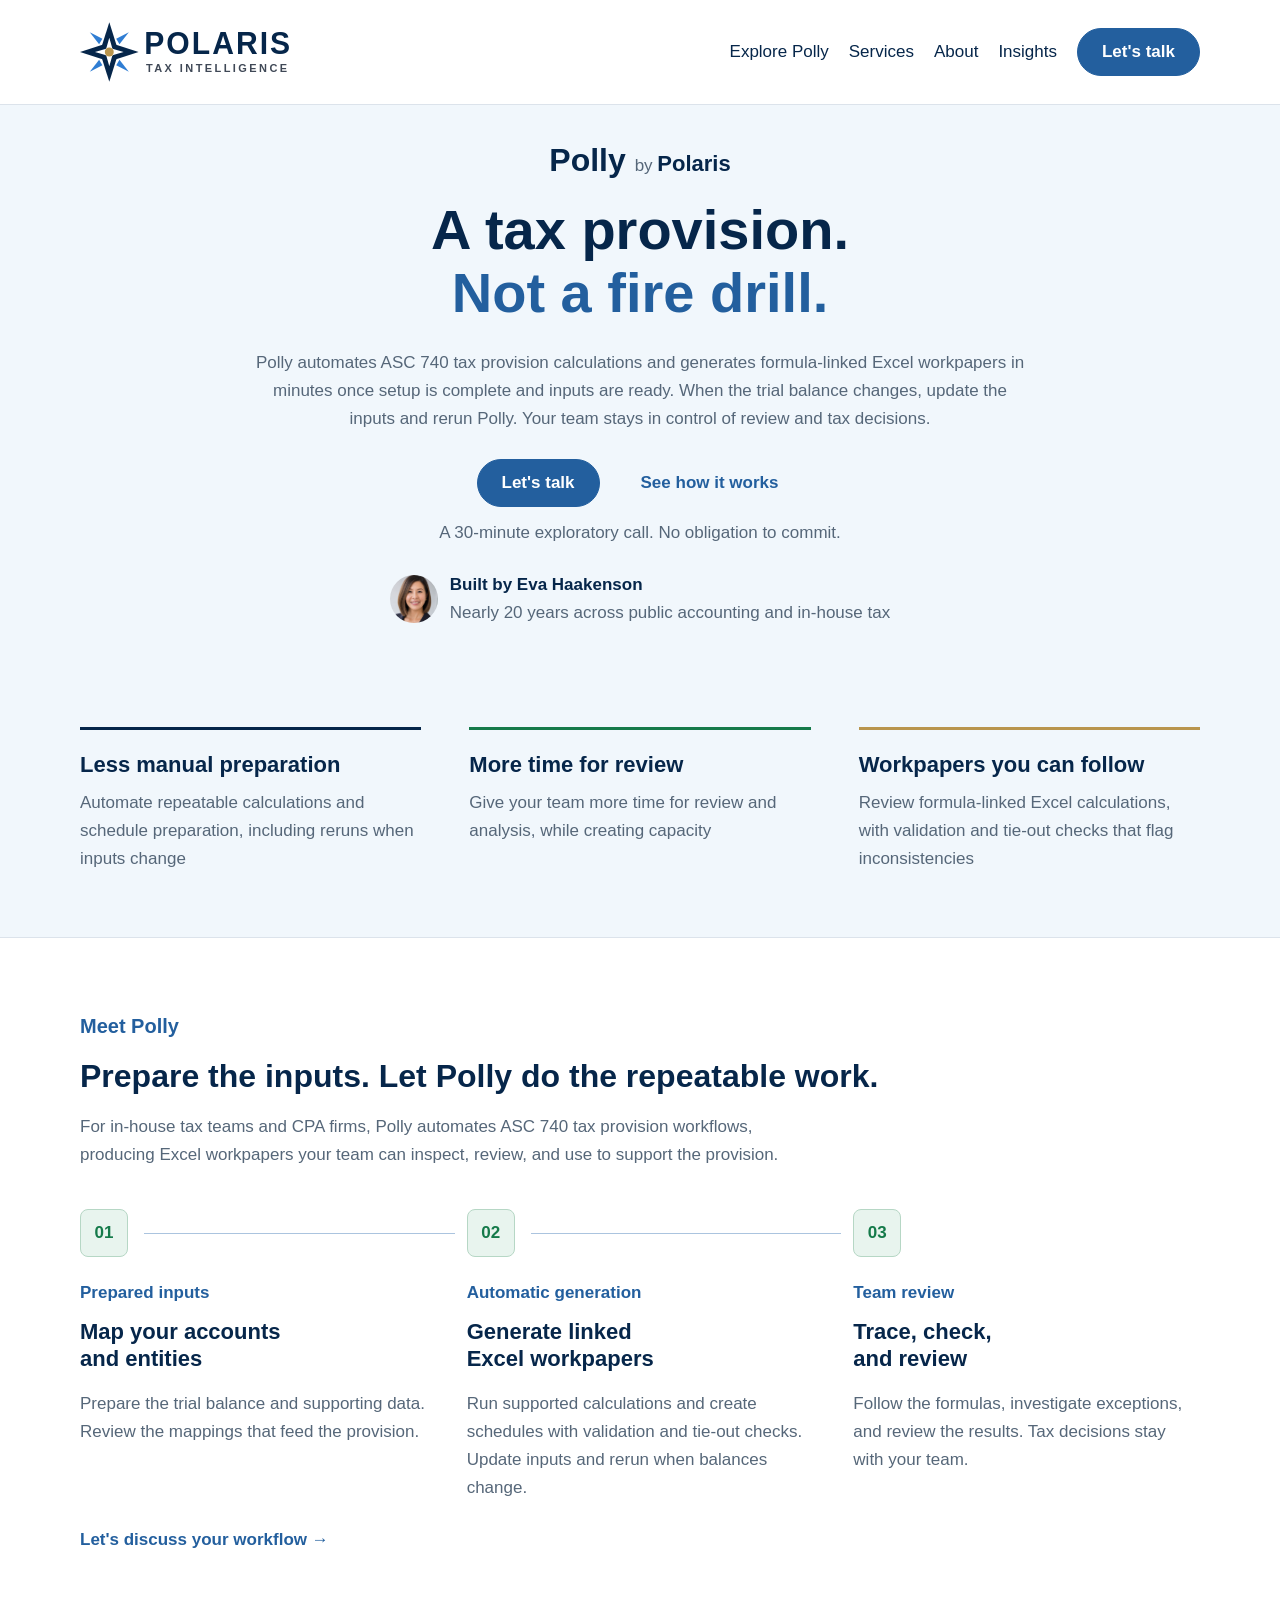
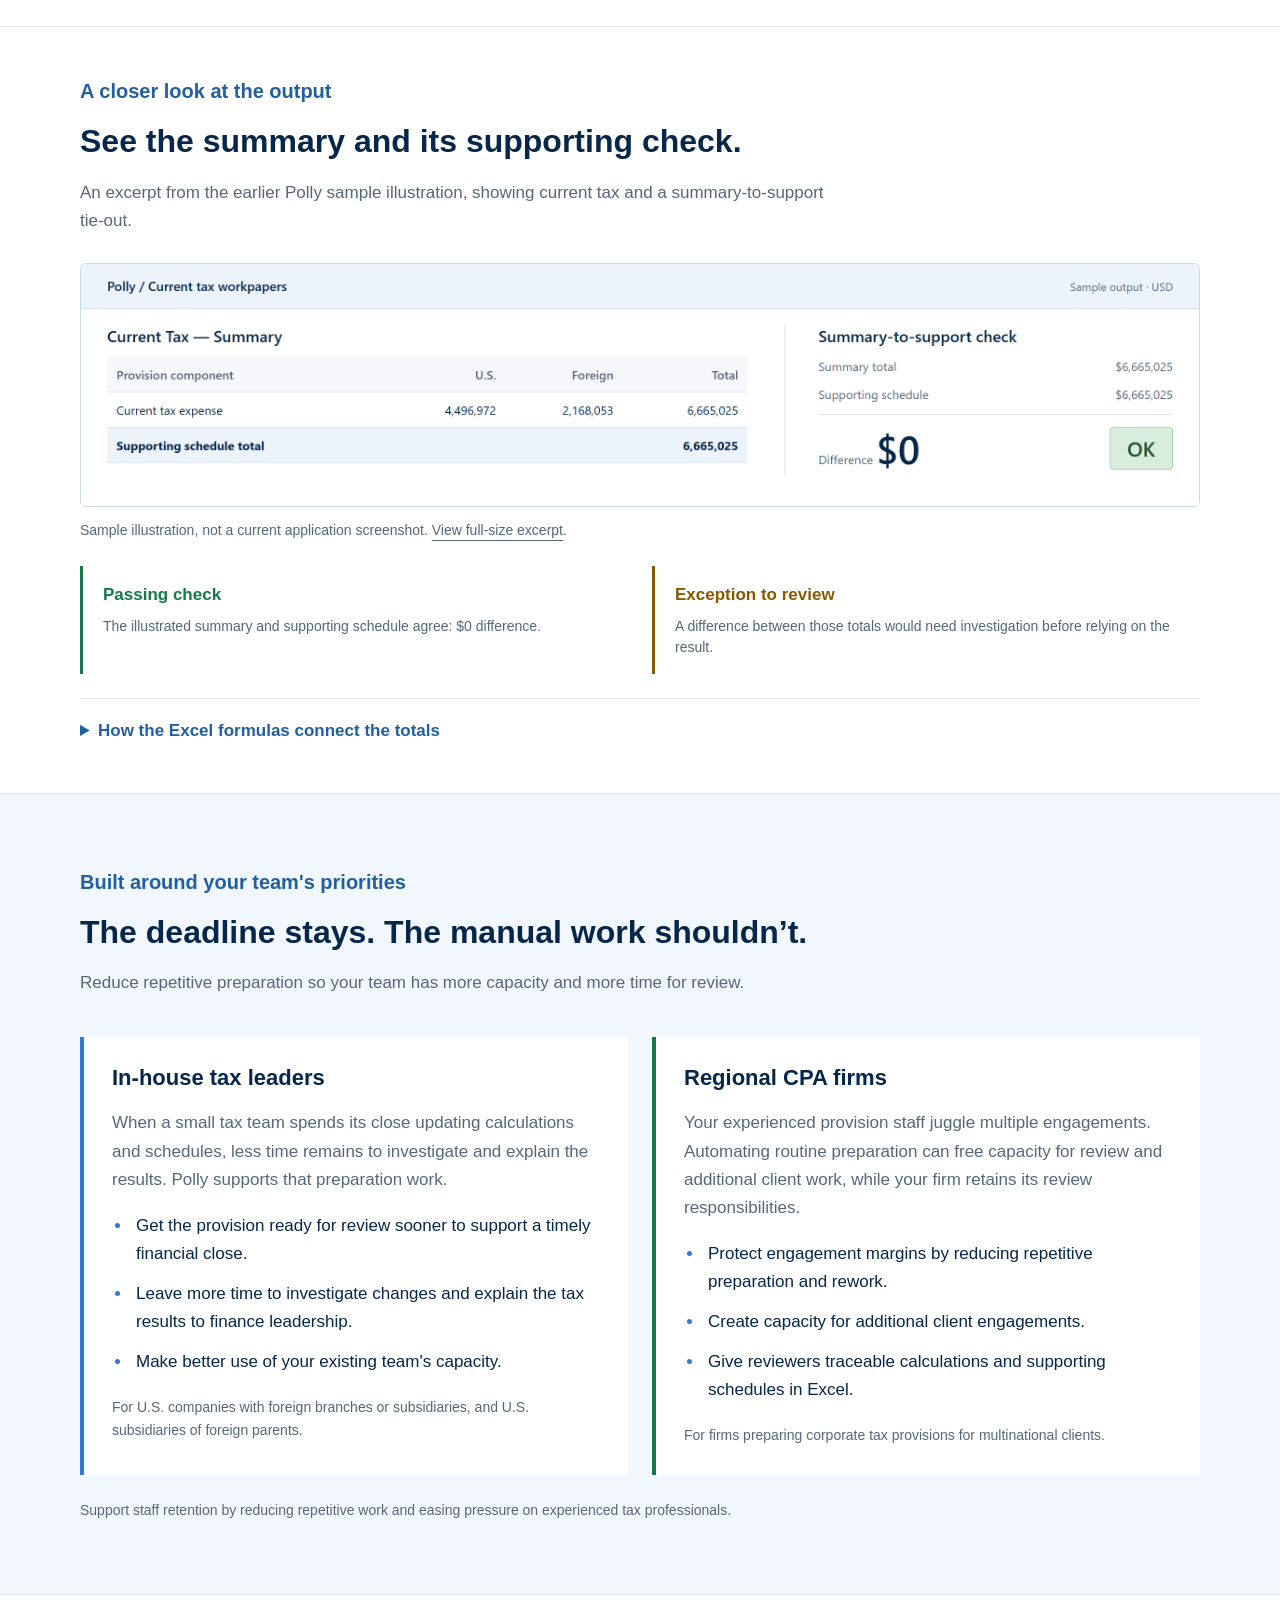
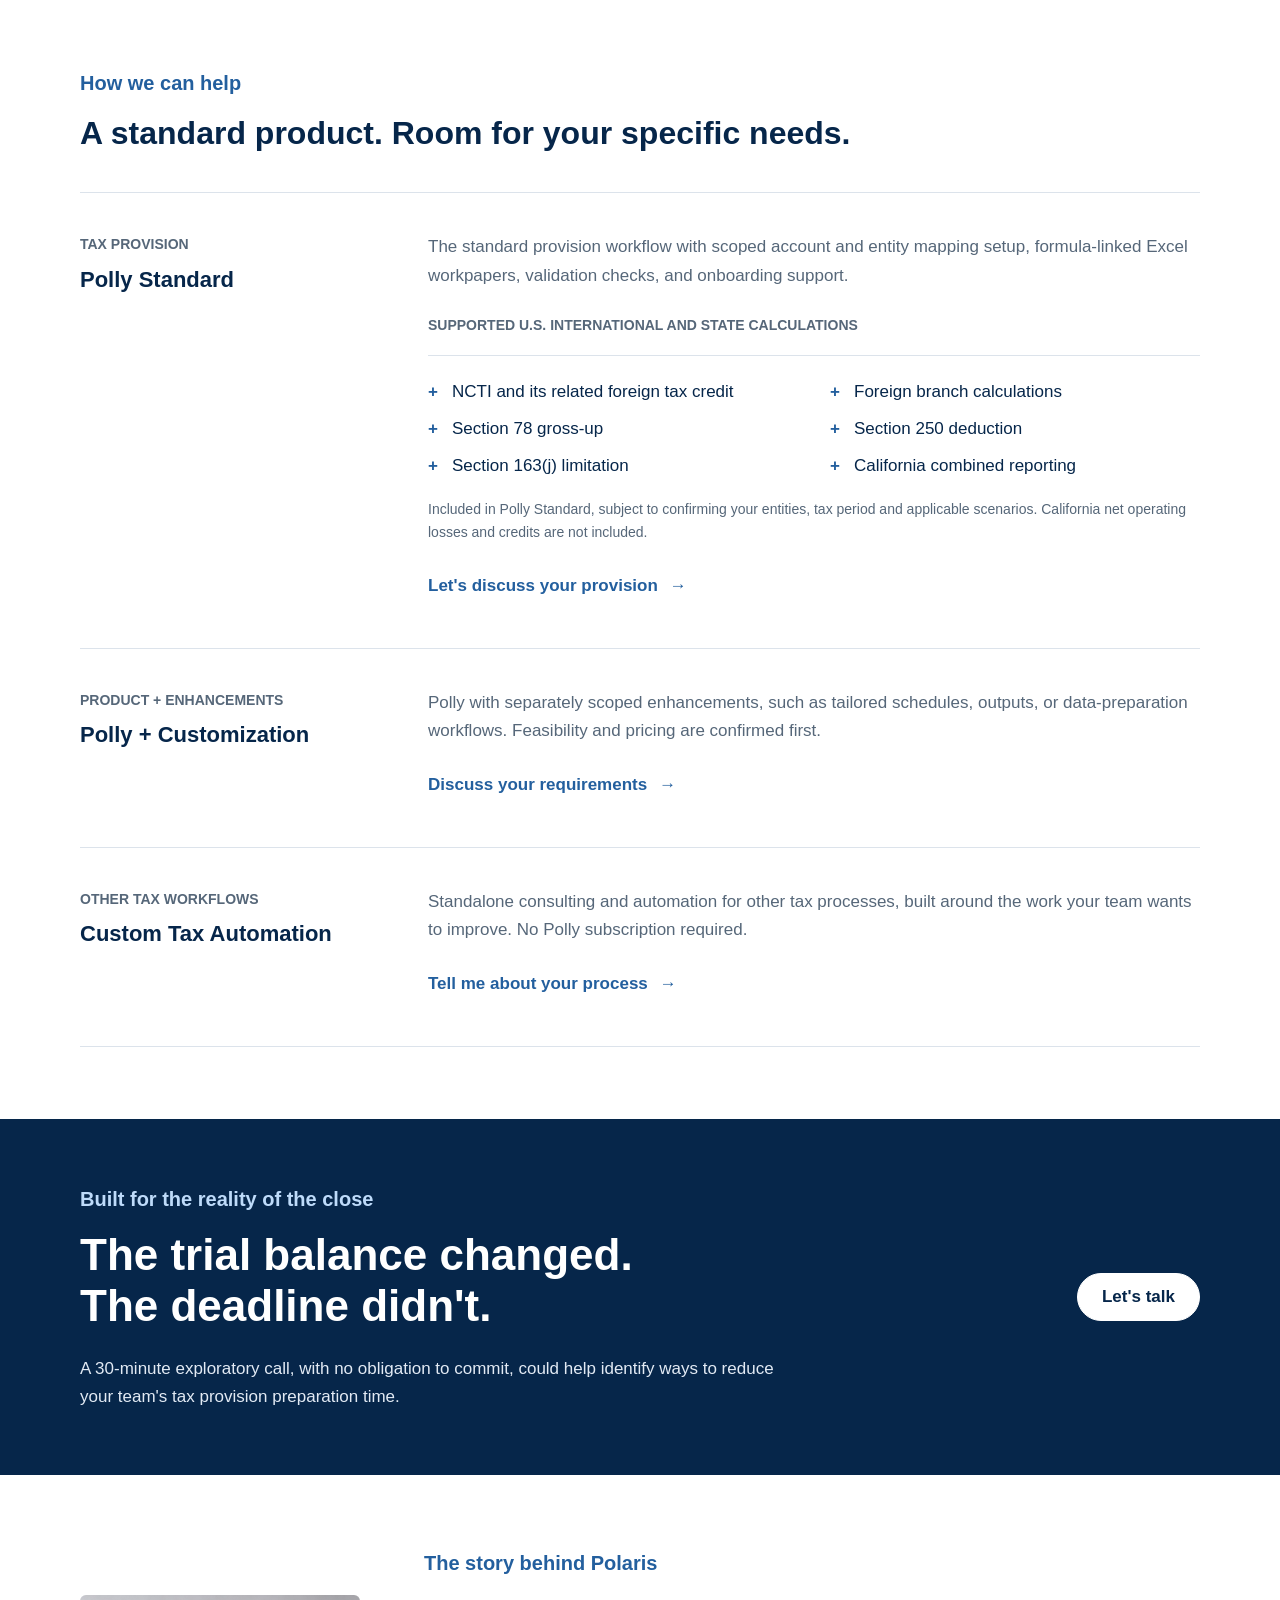
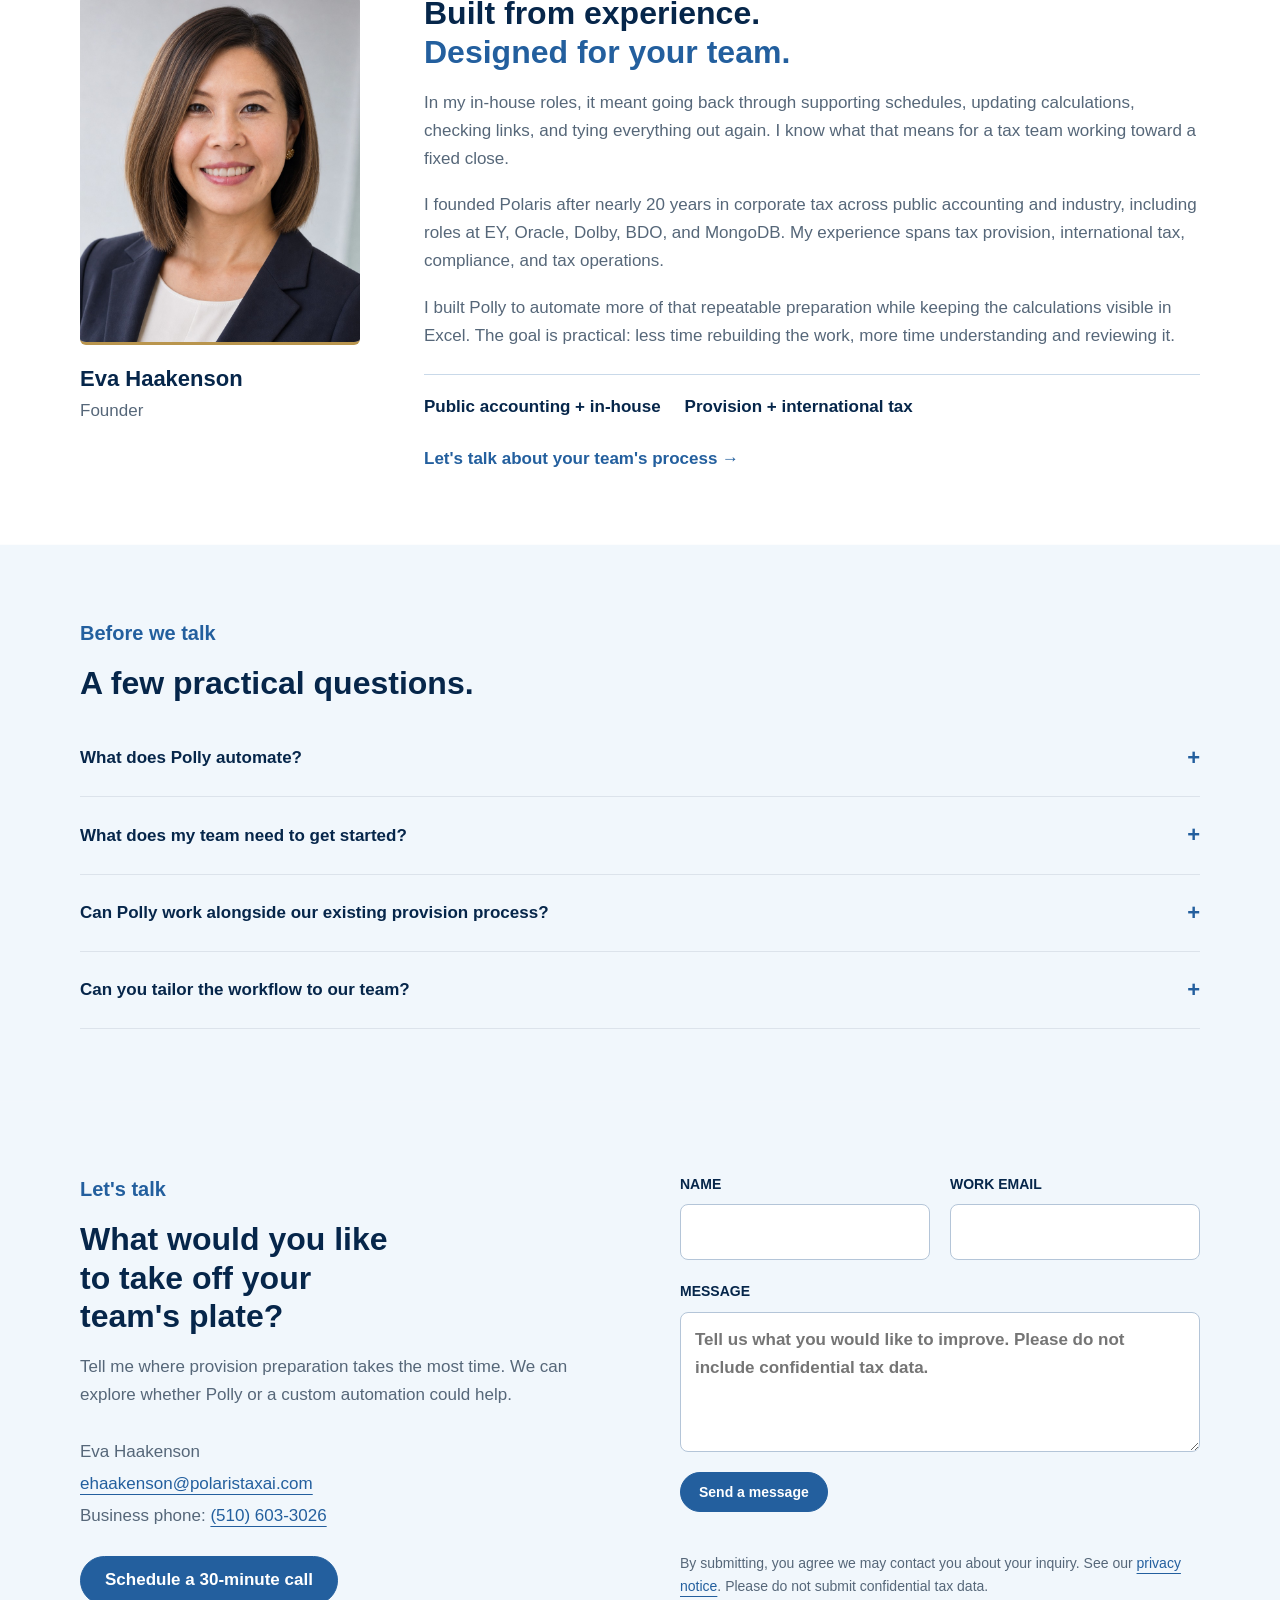
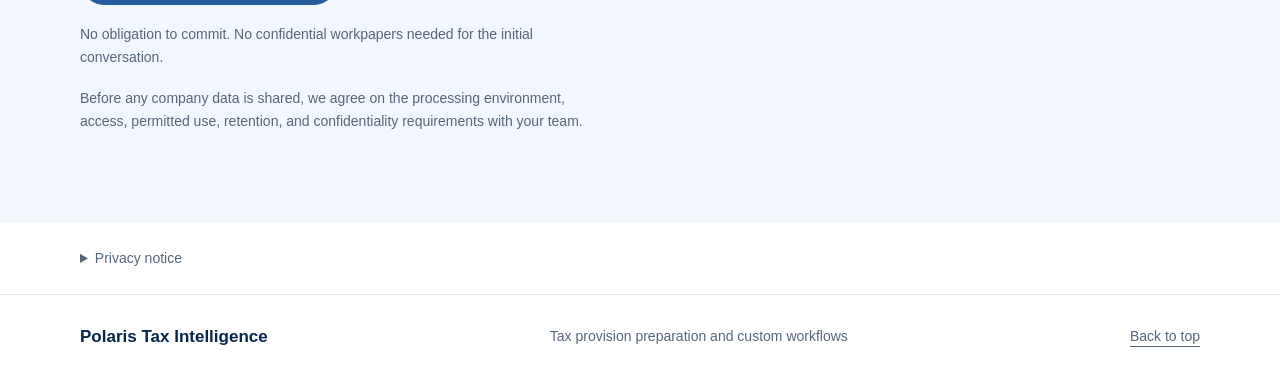
==== index.html @ 4d30d80e "Publish approved homepage refinements and simplified FAQ" ====
<!doctype html>
<html lang="en"><head>
<meta charset="utf-8">

<meta name="viewport" content="width=device-width, initial-scale=1">
<title>Polly by Polaris | Tax Provision Automation</title>
<meta name="description" content="Polly automates tax provision preparation workflows, producing formula-linked Excel workpapers for your team and advisers to review.">


<link rel="stylesheet" href="polly-home.css">

<link rel="canonical" href="https://www.polaristaxai.com/"><meta property="og:type" content="website"><meta property="og:url" content="https://www.polaristaxai.com/"><meta property="og:title" content="Polly by Polaris | Tax Provision Automation"><meta property="og:description" content="Reduce repetitive provision preparation with formula-linked Excel workpapers and validation checks. Explore Polaris or scoped help with your team's workflow."><meta property="og:image" content="https://www.polaristaxai.com/assets/og-cover-v2.png"><meta property="og:image:width" content="1200"><meta property="og:image:height" content="630"><meta property="og:image:alt" content="Polaris Tax Intelligence — Tax Provision Automation for Review-Ready Workpapers"><meta property="og:site_name" content="Polaris Tax Intelligence"><meta property="og:locale" content="en_US"><meta name="twitter:card" content="summary_large_image"><meta name="twitter:title" content="Polly by Polaris | Tax Provision Automation"><meta name="twitter:description" content="ASC 740 provision automation and scoped workflow consulting for in-house tax teams and CPA firms."><meta name="twitter:image" content="https://www.polaristaxai.com/assets/og-cover-v2.png"><meta name="twitter:image:alt" content="Polaris Tax Intelligence — Tax Provision Automation for Review-Ready Workpapers"><script defer="" src="https://static.cloudflareinsights.com/beacon.min.js" data-cf-beacon="{&quot;token&quot;: &quot;3e464f15ede34bcd8b127b769230fc96&quot;}"></script><script type="application/ld+json">
      {
        "@context": "https://schema.org",
        "@type": "ProfessionalService",
        "name": "Polaris Tax Intelligence",
        "url": "https://www.polaristaxai.com/",
        "image": "https://www.polaristaxai.com/assets/polaris-logo-modern-white-bg.png",
        "description": "ASC 740 tax provision automation and scoped workflow consulting for in-house tax teams and regional CPA firms.",
        "areaServed": "US",
        "founder": {
          "@type": "Person",
          "name": "Eva Haakenson",
          "sameAs": "https://www.linkedin.com/in/eva-haakenson-28576710/"
        },
        "sameAs": [
          "https://www.linkedin.com/company/polaris-tax-intelligence/"
        ],
        "knowsAbout": ["ASC 740", "Tax provision", "Income tax automation", "Workpaper workflows", "Account mapping", "International tax"]
      }
    </script><script type="application/ld+json">{"@context":"https://schema.org","@type":"FAQPage","mainEntity":[{"@type":"Question","name":"What does Polly automate?","acceptedAnswer":{"@type":"Answer","text":"Once setup is complete and the required inputs are ready, Polly runs supported ASC 740 calculations and generates formula-linked Excel workpapers with validation and tie-out checks. Your team retains responsibility for the inputs, mappings, tax decisions, review, and sign-off."}},{"@type":"Question","name":"What does my team need to get started?","acceptedAnswer":{"@type":"Answer","text":"We first confirm your entities, tax period, and scope. Setup includes account and entity mappings, a trial balance, and supporting tax data. We work through the specific requirements with your team before beginning. As your data changes, new accounts or changes in classification or tax treatment need review and any necessary mapping updates."}},{"@type":"Question","name":"Can Polly work alongside our existing provision process?","acceptedAnswer":{"@type":"Answer","text":"We start with what your current tools handle well and where manual preparation remains. Polly can be evaluated for an agreed part of the workflow without committing to replace your existing system. We confirm how its inputs and outputs would fit your process."}},{"@type":"Question","name":"Can you tailor the workflow to our team?","acceptedAnswer":{"@type":"Answer","text":"We can discuss tailored schedules, outputs, or data-preparation workflows. Enhancements are separately scoped, with feasibility and pricing agreed before work begins. Standalone tax automation consulting is also available without a Polly subscription."}}]}</script></head>
<body>


<a class="skip" href="#main">Skip to content</a>
<header class="wrap header"><a href="#main" aria-label="Polaris home"><img class="logo" src="assets/polly-home-logo.svg" alt="Polaris Tax Intelligence"></a><button class="menu-toggle" type="button" aria-label="Open navigation" aria-expanded="false" aria-controls="mobile-nav"><span></span><span></span><span></span></button><nav class="nav" aria-label="Main navigation"><a href="#polly">Explore Polly</a><a href="#offerings">Services</a><a href="#about">About</a><a href="https://www.polaristaxai.com/insights/">Insights</a><a class="button" href="https://calendly.com/ehaakenson-polaristaxai/30min" target="_blank" rel="noopener noreferrer">Let's talk</a></nav></header><nav id="mobile-nav" class="mobile-nav" aria-label="Mobile navigation" hidden=""><a href="#polly">Explore Polly</a><a href="#offerings">Services</a><a href="#teams">For your team</a><a href="#about">About</a><a href="#faq">Questions</a><a href="https://www.polaristaxai.com/insights/">Insights</a><a href="#contact">Contact</a></nav>
<main id="main">
<section class="wrap hero">
<h1>Polly <span>by <strong class="hero-brand">Polaris</strong></span></h1>
<p class="tagline">A tax provision. <br><em>Not a fire drill.</em></p>
<div class="hero-copy"><p class="intro">Polly automates ASC 740 tax provision calculations and generates formula-linked Excel workpapers in minutes once setup is complete and inputs are ready. When the trial balance changes, update the inputs and rerun Polly. Your team stays in control of review and tax decisions.</p></div>
<div class="actions"><a class="button" href="https://calendly.com/ehaakenson-polaristaxai/30min" target="_blank" rel="noopener noreferrer">Let's talk</a><a class="button secondary" href="#polly">See how it works</a></div>
<p class="sub">A 30-minute exploratory call. No obligation to commit.</p><a class="founder-intro" href="#about"><img src="assets/eva-about.jpg" alt="" width="48" height="48"><span><strong>Built by Eva Haakenson</strong><span>Nearly 20 years across public accounting and in-house tax</span></span></a>
</section>
<section class="benefits" aria-label="Benefits"><div class="wrap benefit-grid">
<div><h2>Less manual preparation</h2><p>Automate repeatable calculations and schedule preparation, including reruns when inputs change</p></div>
<div><h2>More time for review</h2><p>Give your team more time for review and analysis, while creating capacity</p></div>
<div><h2>Workpapers you can follow</h2><p>Review formula-linked Excel calculations, with validation and tie-out checks that flag inconsistencies</p></div>
</div></section>

<section class="band" id="polly"><div class="wrap section"><div class="section-head"><p class="eyebrow">Meet Polly</p><h2>Prepare the inputs. Let Polly do the repeatable work.</h2><p>For in-house tax teams and CPA firms, Polly automates ASC 740 tax provision workflows, producing Excel workpapers your team can inspect, review, and use to support the provision.</p></div>
<div class="steps connected-workflow" aria-label="Provision workflow">
<div><div class="step-marker" aria-hidden="true">01</div><p class="step-label">Prepared inputs</p><h3>Map your accounts <br>and entities</h3><p>Prepare the trial balance and supporting data. Review the mappings that feed the provision.</p></div>
<div><div class="step-marker" aria-hidden="true">02</div><p class="step-label">Automatic generation</p><h3>Generate linked <br>Excel workpapers</h3><p>Run supported calculations and create schedules with validation and tie-out checks. Update inputs and rerun when balances change.</p></div>
<div><div class="step-marker" aria-hidden="true">03</div><p class="step-label">Team review</p><h3>Trace, check, <br>and review</h3><p>Follow the formulas, investigate exceptions, and review the results. Tax decisions stay with your team.</p></div>
</div>
<a class="section-cta" href="https://calendly.com/ehaakenson-polaristaxai/30min" target="_blank" rel="noopener noreferrer">Let's discuss your workflow →</a>
</div></section>

<section class="sample-section" id="sample-output"><div class="wrap sample-inner"><div class="sample-heading"><p class="eyebrow">A closer look at the output</p><h2>See the summary and its supporting check.</h2><p>An excerpt from the earlier Polly sample illustration, showing current tax and a summary-to-support tie-out.</p></div><figure class="sample-figure"><a href="assets/workpaper-preview.png" target="_blank" rel="noopener" aria-label="Open sample illustration at full size"><img src="assets/workpaper-preview.png" width="2400" height="520" alt="Sample illustration: current tax totals 6,665,025 dollars, matching the supporting schedule with a zero difference and OK status."></a><figcaption>Sample illustration, not a current application screenshot. <a href="assets/workpaper-preview.png" target="_blank" rel="noopener">View full-size excerpt</a>.</figcaption></figure><div class="check-context" aria-label="Understanding check results"><p class="check-pass"><strong>Passing check</strong><span>The illustrated summary and supporting schedule agree: $0 difference.</span></p><p class="check-review"><strong>Exception to review</strong><span>A difference between those totals would need investigation before relying on the result.</span></p></div><details class="sample-formula"><summary>How the Excel formulas connect the totals</summary><p>In this sample, the summary adds U.S. current tax of <strong>$4,496,972</strong> in cell C10 to foreign current tax of <strong>$2,168,053</strong> in cell D10. Cell E10 calculates the total of <strong>$6,665,025</strong>:</p><code>=C10+D10</code><p>The supporting schedule totals the entity-level calculations separately. The tie-out check compares that amount with the summary total and shows a <strong>$0 difference</strong>.</p><p class="fine">Your reviewer can follow these formulas in Excel and check that the schedules agree. Reviewing the inputs and tax treatment remains your team's responsibility.</p></details></div></section>
<section class="wrap section" id="teams"><div class="section-head"><p class="eyebrow">Built around your team's priorities</p><h2>The deadline stays. The manual work shouldn’t.</h2><p>Reduce repetitive preparation so your team has more capacity and more time for review.</p></div>
<div class="columns"><article class="audience"><h3>In-house tax leaders</h3><p>When a small tax team spends its close updating calculations and schedules, less time remains to investigate and explain the results. Polly supports that preparation work.</p><ul><li>Get the provision ready for review sooner to support a timely financial close.</li><li>Leave more time to investigate changes and explain the tax results to finance leadership.</li><li>Make better use of your existing team's capacity.</li></ul><p class="fine">For U.S. companies with foreign branches or subsidiaries, and U.S. subsidiaries of foreign parents.</p></article>
<article class="audience"><h3>Regional CPA firms</h3><p>Your experienced provision staff juggle multiple engagements. Automating routine preparation can free capacity for review and additional client work, while your firm retains its review responsibilities.</p><ul><li>Protect engagement margins by reducing repetitive preparation and rework.</li><li>Create capacity for additional client engagements.</li><li>Give reviewers traceable calculations and supporting schedules in Excel.</li></ul><p class="fine">For firms preparing corporate tax provisions for multinational clients.</p></article></div><p class="retention-note">Support staff retention by reducing repetitive work and easing pressure on experienced tax professionals.</p></section>
<section class="band" id="offerings"><div class="wrap section"><div class="section-head"><p class="eyebrow">How we can help</p><h2>A standard product. Room for your specific needs.</h2></div><div class="offerings">
<article class="offering"><div class="offer-title"><p class="eyebrow">Tax provision</p><h3>Polly Standard</h3></div><div class="offer-body"><p>The standard provision workflow with scoped account and entity mapping setup, formula-linked Excel workpapers, validation checks, and onboarding support.</p><div class="coverage"><p class="included-head">Supported U.S. international and state calculations</p><ul class="included-list"><li>NCTI and its related foreign tax credit</li><li>Foreign branch calculations</li><li>Section 78 gross-up</li><li>Section 250 deduction</li><li>Section 163(j) limitation</li><li>California combined reporting</li></ul><p class="fine">Included in Polly Standard, subject to confirming your entities, tax period and applicable scenarios. California net operating losses and credits are not included.</p></div><a class="service-link" href="#contact">Let's discuss your provision <span aria-hidden="true">→</span></a></div></article>
<article class="offering"><div class="offer-title"><p class="eyebrow">Product + enhancements</p><h3>Polly + Customization</h3></div><div class="offer-body"><p>Polly with separately scoped enhancements, such as tailored schedules, outputs, or data-preparation workflows. Feasibility and pricing are confirmed first.</p><a class="service-link" href="#contact">Discuss your requirements <span aria-hidden="true">→</span></a></div></article>
<article class="offering"><div class="offer-title"><p class="eyebrow">Other tax workflows</p><h3>Custom Tax Automation</h3></div><div class="offer-body"><p>Standalone consulting and automation for other tax processes, built around the work your team wants to improve. No Polly subscription required.</p><a class="service-link" href="#contact">Tell me about your process <span aria-hidden="true">→</span></a></div></article>
</div></div></section>
<div class="pilot-band"><section class="wrap pilot" id="pilot"><div><p class="eyebrow">Built for the reality of the close</p><h2 class="editorial-line">The trial balance changed.<br><span>The deadline didn't.</span></h2><p>A 30-minute exploratory call, with no obligation to commit, could help identify ways to reduce your team's tax provision preparation time.</p></div><a class="button" href="https://calendly.com/ehaakenson-polaristaxai/30min" target="_blank" rel="noopener noreferrer">Let's talk</a></section></div>
<section class="band" id="about"><div class="wrap section founder"><div class="portrait"><img src="assets/eva-about.jpg" alt="Eva Haakenson, founder of Polaris Tax Intelligence" loading="lazy"><p class="founder-caption"><strong>Eva Haakenson</strong><br>Founder</p></div><div class="story"><p class="eyebrow">The story behind Polaris</p><h2>Built from experience.<br><span class="story-emphasis">Designed for your team.</span></h2><p>In my in-house roles, it meant going back through supporting schedules, updating calculations, checking links, and tying everything out again. I know what that means for a tax team working toward a fixed close.</p><p>I founded Polaris after nearly 20 years in corporate tax across public accounting and industry, including roles at EY, Oracle, Dolby, BDO, and MongoDB. My experience spans tax provision, international tax, compliance, and tax operations.</p><p>I built Polly to automate more of that repeatable preparation while keeping the calculations visible in Excel. The goal is practical: less time rebuilding the work, more time understanding and reviewing it.</p><div class="experience"><span>Public accounting + in-house</span><span>Provision + international tax</span></div><a class="section-link" href="https://calendly.com/ehaakenson-polaristaxai/30min" target="_blank" rel="noopener noreferrer">Let's talk about your team's process →</a></div></div></section>
<section class="wrap section faq" id="faq"><p class="eyebrow">Before we talk</p><h2>A few practical questions.</h2>
<details><summary>What does Polly automate?</summary><p>Once setup is complete and the required inputs are ready, Polly runs supported ASC 740 calculations and generates formula-linked Excel workpapers with validation and tie-out checks. Your team retains responsibility for the inputs, mappings, tax decisions, review, and sign-off.</p></details>
<details><summary>What does my team need to get started?</summary><p>We first confirm your entities, tax period, and scope. Setup includes account and entity mappings, a trial balance, and supporting tax data. We work through the specific requirements with your team before beginning. As your data changes, new accounts or changes in classification or tax treatment need review and any necessary mapping updates.</p></details>
<details><summary>Can Polly work alongside our existing provision process?</summary><p>We start with what your current tools handle well and where manual preparation remains. Polly can be evaluated for an agreed part of the workflow without committing to replace your existing system. We confirm how its inputs and outputs would fit your process.</p></details>
<details><summary>Can you tailor the workflow to our team?</summary><p>We can discuss tailored schedules, outputs, or data-preparation workflows. Enhancements are separately scoped, with feasibility and pricing agreed before work begins. Standalone tax automation consulting is also available without a Polly subscription.</p></details>
</section>
<section class="band" id="contact"><div class="wrap section contact"><div><p class="eyebrow">Let's talk</p><h2>What would you like to take off your team's plate?</h2><p>Tell me where provision preparation takes the most time. We can explore whether Polly or a custom automation could help.</p><p class="contact-meta">Eva Haakenson<br><a href="mailto:ehaakenson@polaristaxai.com">ehaakenson@polaristaxai.com</a><br>Business phone: <a href="tel:+15106033026">(510) 603-3026</a></p><p><a class="button" href="https://calendly.com/ehaakenson-polaristaxai/30min" target="_blank" rel="noopener noreferrer">Schedule a 30-minute call</a></p><p class="fine">No obligation to commit. No confidential workpapers needed for the initial conversation.</p><p class="fine">Before any company data is shared, we agree on the processing environment, access, permitted use, retention, and confidentiality requirements with your team.</p></div><form id="contact-form" action="https://api.web3forms.com/submit" method="POST" aria-label="Contact Polaris"><input type="hidden" name="access_key" value="cba1fe1a-8251-4f22-8269-0f38f1c2bf09"><input type="hidden" name="subject" value="New Polaris website inquiry"><input type="checkbox" name="botcheck" tabindex="-1" autocomplete="off" hidden=""><label>Name<input name="name" autocomplete="name" required=""></label><label>Work email<input name="email" type="email" autocomplete="email" required=""></label><label>Message<textarea name="message" rows="4" placeholder="Tell us what you would like to improve. Please do not include confidential tax data."></textarea></label><button class="button" type="submit">Send a message</button><p class="status" role="status" aria-live="polite"></p><p class="fine">By submitting, you agree we may contact you about your inquiry. See our <a href="#privacy">privacy notice</a>. Please do not submit confidential tax data.</p></form></div></section>
<div class="wrap privacy-wrap"><details id="privacy"><summary>Privacy notice</summary><h2>How we handle your information</h2>
          <p>Polaris Tax Intelligence collects the details you choose to share through the contact form on this site: your name, email address, and message. We use that information solely to respond to your inquiry and to follow up about a potential engagement.</p>
          <p>We do not sell, rent, or share your information with third parties for their own marketing, and your inquiry is treated confidentially. Contact form submissions are delivered to us through a third-party form provider that passes your message along and does not use it for advertising.</p>
          <p>To understand how people find and use this site, we use privacy-friendly analytics that provide aggregate information about page visits, referring sources, and site performance. These analytics do not use cookies or track visitors across other websites, and we do not use them to identify individual visitors.</p>
          <p>If you would like us to update or delete the details you have shared, let us know through the contact form above and we will take care of it.</p></details></div>
</main>
<footer><div class="wrap footer"><strong>Polaris Tax Intelligence</strong><span>Tax provision preparation and custom workflows</span><a href="#main">Back to top</a></div></footer>
<script>
document.querySelector('a[href="#privacy"]').addEventListener('click',()=>document.getElementById('privacy').open=true);
const menuButton=document.querySelector('.menu-toggle'),mobileNav=document.getElementById('mobile-nav');
function closeMenu(){mobileNav.hidden=true;menuButton.setAttribute('aria-expanded','false');menuButton.setAttribute('aria-label','Open navigation');}
menuButton.addEventListener('click',()=>{const open=menuButton.getAttribute('aria-expanded')!=='true';menuButton.setAttribute('aria-expanded',String(open));menuButton.setAttribute('aria-label',open?'Close navigation':'Open navigation');mobileNav.hidden=!open;});
mobileNav.addEventListener('click',e=>{if(e.target.closest('a'))closeMenu();});
document.addEventListener('keydown',e=>{if(e.key==='Escape'&&!mobileNav.hidden){closeMenu();menuButton.focus();}});
matchMedia('(min-width:801px)').addEventListener('change',e=>{if(e.matches)closeMenu();});

document.getElementById('contact-form').addEventListener('submit',async e=>{
e.preventDefault();const form=e.currentTarget,button=form.querySelector('button'),status=form.querySelector('.status');button.disabled=true;status.textContent='Sending...';
try{const response=await fetch(form.action,{method:'POST',body:new FormData(form),headers:{Accept:'application/json'}});const result=await response.json();if(!response.ok||result.success!==true)throw new Error('Submission failed');form.reset();status.textContent='Thank you. Your message has been sent.';}
catch{status.textContent='Unable to send. Please try again or email ehaakenson@polaristaxai.com.';}finally{button.disabled=false;}
});</script>


</body></html>
---- polly-home.css ----
:root{--ink:#06264a;--muted:#566779;--blue:#235f9e;--accent:#2f7dd3;--emerald:#157a4a;--emerald-pale:#e8f4ee;--gold:#b9954d;--line:#dce3eb;--pale:#edf5ff;--small:14px;--body:17px;--subhead:22px;--heading:32px;--display:44px;--hero:56px;--gutter:32px}
*{box-sizing:border-box;letter-spacing:0}html{scroll-behavior:smooth;scroll-padding-top:24px}body{margin:0;background:white;color:var(--ink);font:var(--body)/1.65 -apple-system,BlinkMacSystemFont,"Segoe UI",Arial,sans-serif}h1,h2,h3,p{margin:0 0 18px;overflow-wrap:break-word}h1,h2,h3{line-height:1.2;font-weight:600}h2{font-size:var(--heading)}h3{font-size:var(--subhead)}a{color:inherit;text-underline-offset:5px}button,input,textarea{font:inherit}a,button{touch-action:manipulation}a:focus-visible,button:focus-visible,summary:focus-visible{outline:3px solid var(--accent);outline-offset:5px}[hidden]{display:none}button{cursor:pointer}.wrap{width:100%;max-width:1184px;margin:auto;padding-left:var(--gutter);padding-right:var(--gutter)}.section{padding-top:72px;padding-bottom:72px}.section-head{margin-bottom:40px}.section-head>p:not(.eyebrow){max-width:720px;color:var(--muted)}.eyebrow{color:var(--blue);font-size:var(--body);font-weight:600;margin-bottom:14px}.fine,.sub,.status{font-size:var(--small);color:var(--muted)}.preview-strip{background:#f2f5f8;border-bottom:1px solid var(--line);font-size:var(--small);color:var(--muted);padding:7px 0}.preview-strip .wrap{display:flex;justify-content:space-between;gap:16px}.skip{position:absolute;top:-100px}.skip:focus{top:0;background:white;padding:15px;z-index:10}
.header{min-height:104px;display:flex;align-items:center;justify-content:space-between;gap:24px}.logo{display:block;width:240px;max-width:100%;height:auto}.nav{display:flex;align-items:center;gap:20px}.nav a{text-decoration:none;white-space:nowrap}.nav a:not(.button),.mobile-nav a{font-weight:500}.nav a:hover{color:var(--blue)}.button{display:inline-flex;align-items:center;justify-content:center;min-height:48px;padding:12px 24px;border:1px solid var(--blue);border-radius:999px;background:var(--blue);color:white;font-size:var(--body);line-height:1.3;font-weight:600;text-decoration:none;transition:background .18s}.button:hover{background:#174f83;color:white}.button.secondary{background:transparent;border-color:transparent;color:var(--blue)}.button.secondary:hover{background:var(--pale)}.actions{display:flex;align-items:center;justify-content:center;gap:16px;flex-wrap:wrap}.menu-toggle{display:none}.mobile-nav{padding:12px var(--gutter) 24px;border-bottom:1px solid var(--line)}.mobile-nav a{display:block;padding:10px 0;text-decoration:none}
.hero{text-align:center;padding-top:36px;padding-bottom:36px;border-top:1px solid var(--line);max-width:none}.hero h1{font-size:var(--heading);font-weight:700;margin-bottom:20px}.hero h1 span{font-size:var(--body);color:var(--muted);font-weight:400}.hero-brand{font-weight:600;font-size:var(--subhead);color:var(--ink)}.tagline{font-size:var(--hero);font-weight:600;line-height:1.12;max-width:1040px;margin:0 auto 24px;text-wrap:balance}.tagline em{color:var(--blue);font-style:normal}.hero-copy{max-width:770px;margin:auto}.intro{color:var(--muted);margin-bottom:26px}.hero .sub{margin:12px auto 0;font-size:var(--body)}.founder-intro{display:flex;justify-content:center;align-items:center;text-align:left;gap:12px;width:fit-content;max-width:100%;margin:24px auto 0;text-decoration:none;font-size:var(--body);color:var(--muted)}.founder-intro img{width:48px;height:48px;object-fit:cover;object-position:50% 25%;border-radius:50%;flex-shrink:0}.founder-intro span span,.founder-intro strong{display:block}.founder-intro strong{color:var(--ink);font-size:var(--body)}
.benefits{background:white}.benefit-grid{display:grid;grid-template-columns:repeat(3,minmax(0,1fr));gap:48px;padding-top:64px;padding-bottom:64px}.benefit-grid>div{padding-top:22px;border-top:3px solid var(--ink)}.benefit-grid>div:nth-child(2){border-color:var(--emerald)}.benefit-grid>div:nth-child(3){border-color:var(--gold)}.benefit-grid h2{font-size:var(--subhead);margin-bottom:10px}.benefit-grid p{margin:0;color:var(--muted)}
#polly{background:#f4f8fc;border-top:1px solid var(--line);border-bottom:1px solid var(--line)}.steps{display:grid;grid-template-columns:repeat(3,minmax(0,1fr));gap:40px;margin:36px 0 24px}.steps>div{position:relative;min-width:0}.step-marker{display:flex;align-items:center;justify-content:center;width:48px;height:48px;background:var(--emerald-pale);border:1px solid #b6d7c5;border-radius:8px;color:var(--emerald);font-weight:600;margin-bottom:22px}.steps>div:not(:last-child)::after{content:"";position:absolute;left:64px;top:24px;width:calc(100% - 36px);border-top:1px solid #abc4df}.step-label{font-size:var(--body);color:var(--blue);font-weight:600;margin-bottom:12px}.steps p:not(.step-label){color:var(--muted);margin-bottom:0}.workflow-boundary{max-width:850px;border-top:1px solid var(--line);padding-top:22px;margin-bottom:20px}.section-cta,.section-link,.service-link{color:var(--blue);font-weight:600;text-decoration:none}.section-cta:hover,.section-link:hover,.service-link:hover{text-decoration:underline}
.columns{display:grid;grid-template-columns:1fr 1fr;gap:24px}.audience{background:white;border-left:4px solid var(--accent);padding:28px}.audience:nth-child(2){background:white;border-left-color:var(--emerald)}.audience p{color:var(--muted)}.audience ul{padding-left:20px;margin:0}.audience li{margin:12px 0;padding-left:4px}.audience li::marker{color:var(--accent)}.audience .fine{margin:20px 0 0}.retention-note{font-size:var(--small);color:var(--muted);margin:24px 0 0}
#offerings{background:#f4f8fc;border-top:1px solid var(--line)}.offering{display:grid;grid-template-columns:300px 1fr;gap:48px;padding:40px 0;border-top:1px solid var(--line)}.offering:last-child{border-bottom:1px solid var(--line)}.offer-title .eyebrow{font-size:var(--small);color:var(--muted);margin-bottom:10px;text-transform:uppercase;font-weight:700}.offer-title h3{margin:0}.offer-body p{color:var(--muted)}.service-link{display:inline-flex;gap:12px;align-items:center;min-height:44px}.pilot-band{background:var(--ink);color:white}.pilot{display:flex;align-items:center;justify-content:space-between;gap:48px;padding-top:48px;padding-bottom:48px}.pilot>div{max-width:760px}.pilot .eyebrow{color:#bedbfa}.pilot p:last-child{color:#e2eaf4;margin:0}.pilot .button{background:white;color:var(--ink);border-color:white;flex-shrink:0}.pilot .button:hover{background:var(--pale)}
#about,#contact{background:var(--pale)}.founder{display:grid;grid-template-columns:280px 1fr;gap:64px;align-items:center}.portrait img{display:block;width:100%;aspect-ratio:4/5;object-fit:cover;border-radius:6px;border-bottom:3px solid var(--gold)}.founder-caption{font-size:var(--body);margin:16px 0 0;color:var(--muted)}.founder-caption strong{color:var(--ink);font-size:var(--subhead)}.story p:not(.eyebrow){color:var(--muted)}.story-emphasis{color:var(--blue)}.experience{display:flex;gap:12px 24px;flex-wrap:wrap;border-top:1px solid #c9d9e9;padding-top:18px;margin:24px 0;font-size:var(--body);font-weight:600}
.faq details{border-bottom:1px solid var(--line);padding:20px 0}.faq summary{display:flex;justify-content:space-between;align-items:center;gap:24px;font-weight:600;cursor:pointer;list-style:none}.faq summary::-webkit-details-marker{display:none}.faq summary::after{content:"+";font-size:var(--subhead);color:var(--blue)}.faq details[open] summary::after{content:"\2212"}.faq details p{max-width:800px;color:var(--muted);margin:16px 0 4px}.contact{display:grid;grid-template-columns:1fr 1fr;gap:80px}.contact h2{max-width:18ch}.contact .contact-meta{margin:26px 0 24px;line-height:1.9}#contact{background:#f4f8fc}.contact p{color:var(--muted)}.contact a:not(.button){color:var(--blue);overflow-wrap:anywhere}.contact form{display:grid;grid-template-columns:1fr 1fr;gap:20px;align-content:start}.contact label{display:grid;gap:8px;font-size:var(--small);font-weight:700;text-transform:uppercase}.contact label:last-of-type,.contact form>p{grid-column:1/-1}input,textarea{width:100%;min-width:0;border:1px solid #b4c5d8;border-radius:8px;padding:13px 14px;background:white;color:var(--ink);font-size:var(--body)}input:focus,textarea:focus{outline:2px solid var(--accent);outline-offset:2px}textarea{resize:vertical;min-height:120px}.contact form .button{grid-column:1/-1;justify-self:start;background:var(--blue);color:white;font-size:var(--small);min-height:40px;padding:9px 18px}.contact form .button:hover{background:#174f83}.contact form p{margin:0}.privacy-wrap{padding-top:24px;padding-bottom:24px;font-size:var(--small);color:var(--muted)}.privacy-wrap summary,.review summary{cursor:pointer}.privacy-wrap h2{margin-top:24px}.footer{display:flex;align-items:center;justify-content:space-between;gap:20px;flex-wrap:wrap;padding-top:28px;padding-bottom:28px;font-size:var(--small);color:var(--muted)}footer{border-top:1px solid var(--line)}.footer strong{color:var(--ink);font-size:var(--body)}.review{font-size:var(--small);color:var(--muted);padding-top:24px;padding-bottom:32px;border-top:1px solid var(--line)}.review p{margin-top:20px}
@media(max-width:1050px){.logo{width:230px}.nav{gap:18px}.nav>a{font-size:var(--small)}.founder{grid-template-columns:230px 1fr;gap:40px}.offering{grid-template-columns:240px 1fr;gap:32px}.contact{gap:40px}}
@media(max-width:800px){.nav>a:not(.button){display:none}.menu-toggle{display:flex;flex-direction:column;justify-content:center;gap:5px;width:44px;height:44px;border:1px solid var(--line);border-radius:50%;background:white;padding:12px;margin-left:auto;flex-shrink:0}.menu-toggle span{width:18px;height:2px;background:var(--ink)}.header{min-height:90px;gap:16px}.tagline{font-size:var(--display)}.hero{padding-top:28px}.tagline br{display:none}.section{padding-top:52px;padding-bottom:52px}.benefit-grid{grid-template-columns:1fr;gap:30px;padding-top:48px;padding-bottom:48px}.benefit-grid>div{display:block}.benefit-grid h2{margin-bottom:10px}.columns,.contact{grid-template-columns:1fr}.steps{grid-template-columns:1fr;gap:0}.steps>div{padding-left:72px;padding-bottom:28px}.step-marker{position:absolute;top:0;left:0}.steps>div:not(:last-child)::after{left:24px;top:60px;width:0;height:calc(100% - 72px);border-top:0;border-left:1px solid #abc4df}.steps h3 br{display:none}.step-label{margin-bottom:8px}.pilot{flex-direction:column;align-items:flex-start;gap:24px}.founder{grid-template-columns:180px 1fr;gap:32px}.contact{gap:32px}.contact h2{max-width:600px}}
@media(max-width:540px){:root{--gutter:22px}.header .nav{display:none}.logo{width:220px}.preview-strip .wrap{display:block}.preview-strip a{margin-left:10px}.hero h1{font-size:var(--subhead)}.tagline{font-size:var(--heading)}.hero .sub{max-width:240px}.founder-intro{align-items:center}.benefit-grid>div{display:block}.benefit-grid h2{margin-bottom:10px}.offering{grid-template-columns:1fr;gap:16px}.founder{grid-template-columns:1fr}.portrait{max-width:200px}.contact form{grid-template-columns:1fr}.contact label{grid-column:1/-1}.actions{gap:6px}.button{padding:12px 20px}.audience{padding:24px}.steps>div{padding-left:64px}.footer{display:block}.footer>*{display:block;margin-bottom:12px}}
.coverage{margin:24px 0 20px}.included-head{font-size:var(--small);text-transform:uppercase;font-weight:700;margin:0}.coverage summary,.sample-formula summary{cursor:pointer;color:var(--blue);font-weight:600}.included-list{display:grid;grid-template-columns:1fr 1fr;gap:9px 32px;list-style:none;padding:22px 0 0;margin:18px 0;border-top:1px solid var(--line)}.included-list li{position:relative;padding-left:24px}.included-list li::before{content:"+";position:absolute;left:0;color:var(--blue);font-weight:700}.coverage .fine{margin-bottom:0}.sample-section{background:white;border-bottom:1px solid var(--line)}.sample-inner{padding-top:48px;padding-bottom:48px}.sample-heading{max-width:760px}.sample-heading>p:last-child{color:var(--muted)}.sample-figure{margin:28px 0 20px}.sample-figure img{display:block;width:100%;height:auto;border:1px solid #c8d9e9;border-radius:6px;background:white}.sample-figure figcaption{font-size:var(--small);color:var(--muted);margin-top:12px}.sample-formula{padding-top:18px;border-top:1px solid var(--line)}.sample-formula p{margin-top:16px;max-width:760px}.sample-formula code{font-family:Consolas,monospace;font-size:var(--body);display:block;padding:14px;background:white;border-left:3px solid var(--accent);max-width:760px}.preview-strip span a{display:inline-block}.preview-strip span{font-size:var(--small)}
@media(max-width:540px){.included-list{grid-template-columns:1fr}.preview-strip .wrap>span{display:block}.preview-strip span a{margin-left:0;margin-right:8px}.sample-inner{padding-top:36px;padding-bottom:36px}}
.check-context{display:grid;grid-template-columns:1fr 1fr;gap:24px;margin:24px 0}.check-context p{padding:16px 0 16px 20px;margin:0;border-left:3px solid;line-height:1.5}.check-context strong{display:block;margin-bottom:8px}.check-context span{display:block;color:var(--muted);font-size:var(--small)}.check-pass{color:var(--emerald);border-color:var(--emerald)}.check-review{color:#885900;border-color:#c18a22}.workflow-boundary{border-top:0;border-left:3px solid #c18a22;background:#fff8e9;padding:20px 24px;max-width:none}.workflow-boundary p{margin:0 0 8px}.workflow-boundary .review-label{font-size:var(--small);font-weight:600;color:#885900}.workflow-boundary p:last-child{margin:0}.pilot{padding-top:64px;padding-bottom:64px}.pilot>div{max-width:880px}.pilot .editorial-line{font-size:var(--display);line-height:1.15;max-width:880px;margin-bottom:24px}.editorial-line span{color:#fff}.pilot p:last-child{max-width:700px}
@media(max-width:800px){.pilot{align-items:flex-start;flex-direction:column}.pilot .editorial-line{font-size:var(--heading)}}
@media(max-width:540px){.check-context{grid-template-columns:1fr;gap:16px}.pilot{padding-top:48px;padding-bottom:48px}}
.section-head>.eyebrow,.sample-heading>.eyebrow,.story>.eyebrow,.faq>.eyebrow,.contact>div>.eyebrow,.pilot>div>.eyebrow{font-size:20px}
.contact>div>.eyebrow{color:var(--blue)}
.hero,.benefits,#contact{background:#f1f7fc}
.sample-section{background:white}
#polly,#offerings,#about{background:white}
#teams,#faq{background:#f1f7fc;box-shadow:0 0 0 100vmax #f1f7fc;clip-path:inset(0 -100vmax)}
@media(prefers-reduced-motion:reduce){html{scroll-behavior:auto}.button{transition:none}}
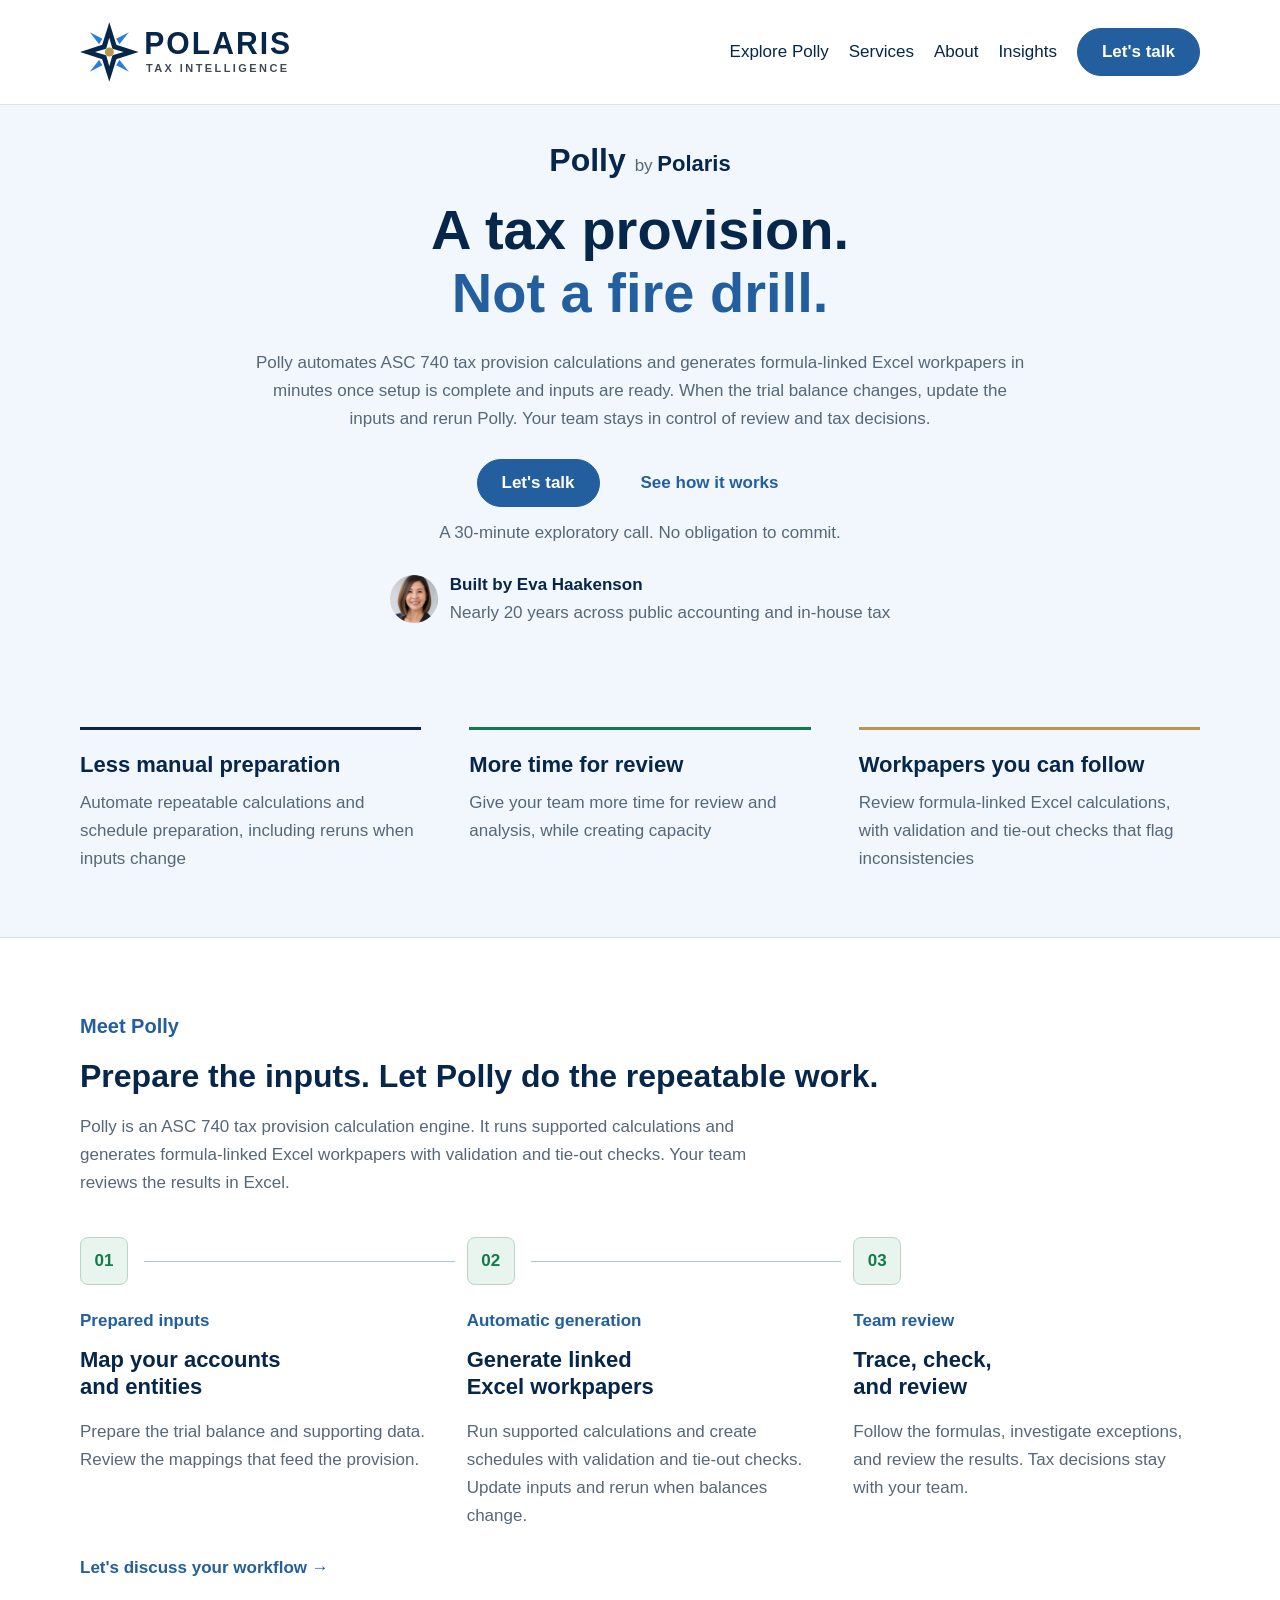
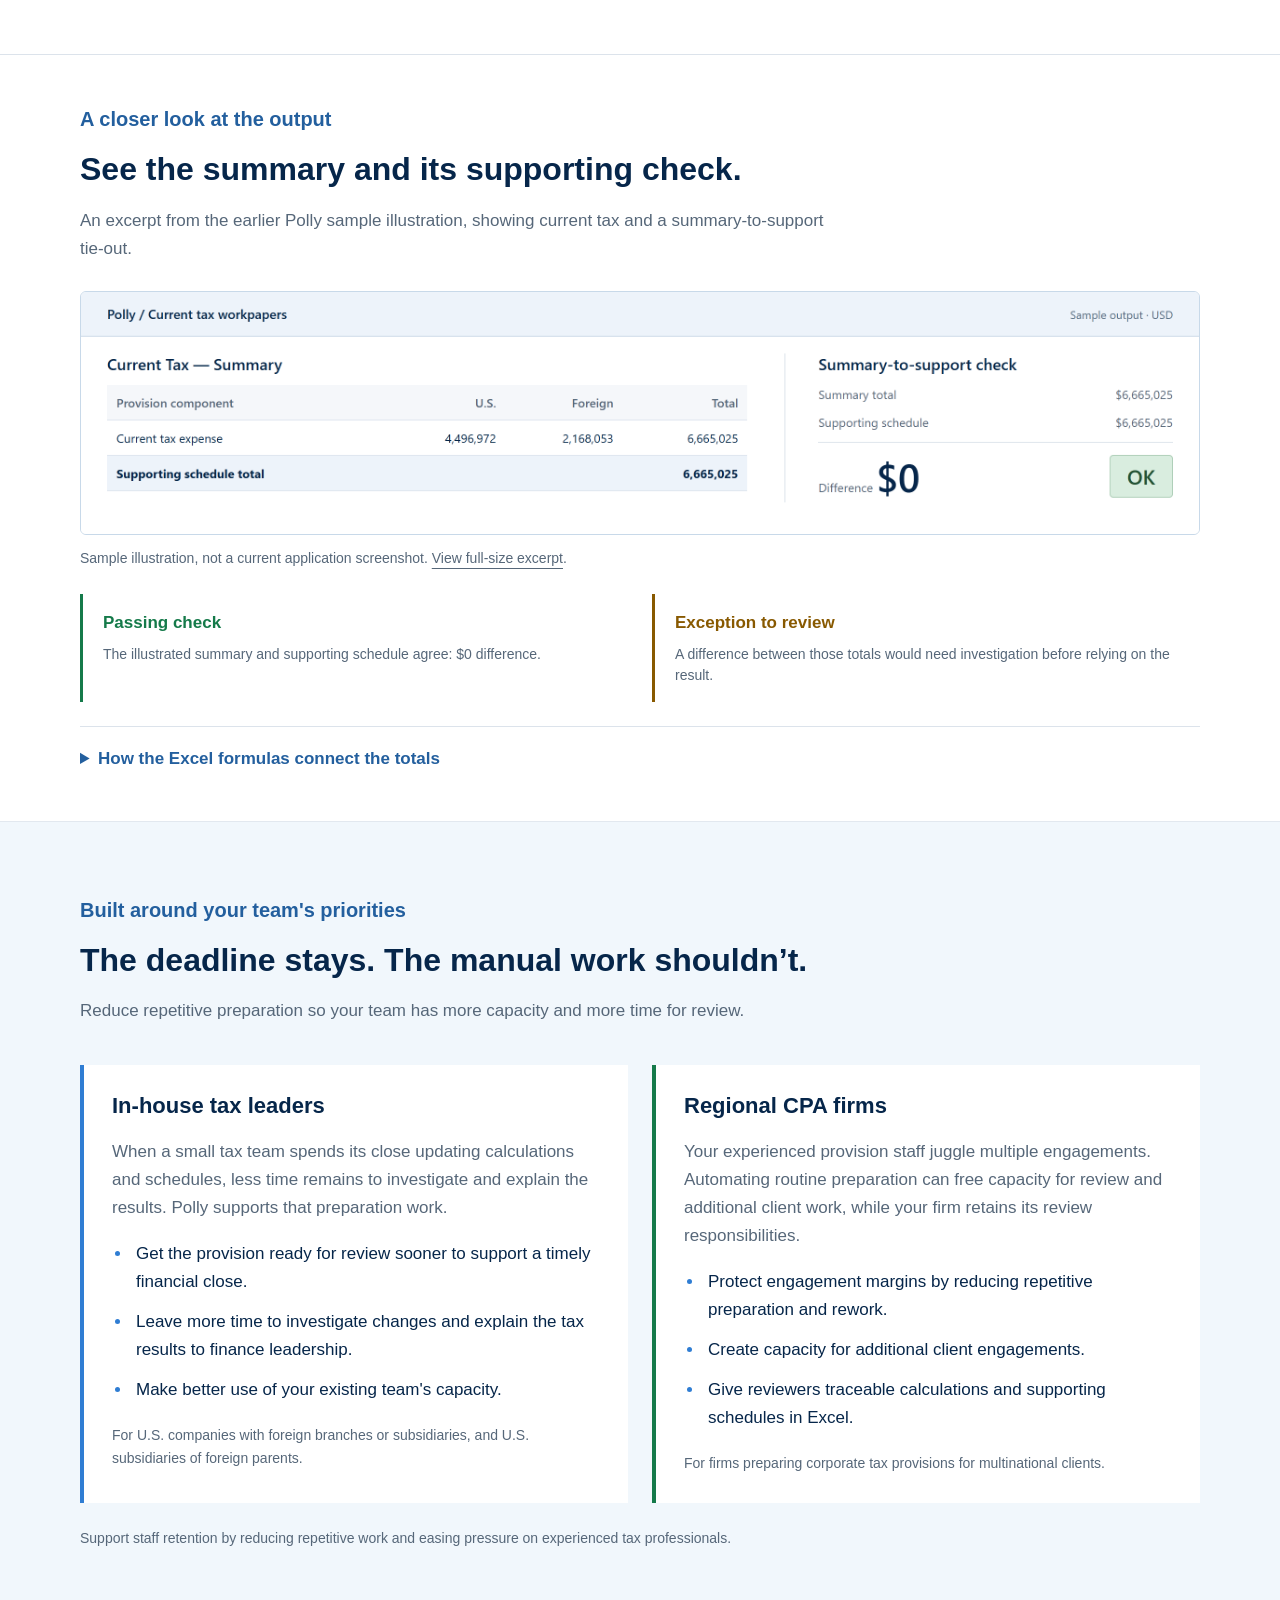
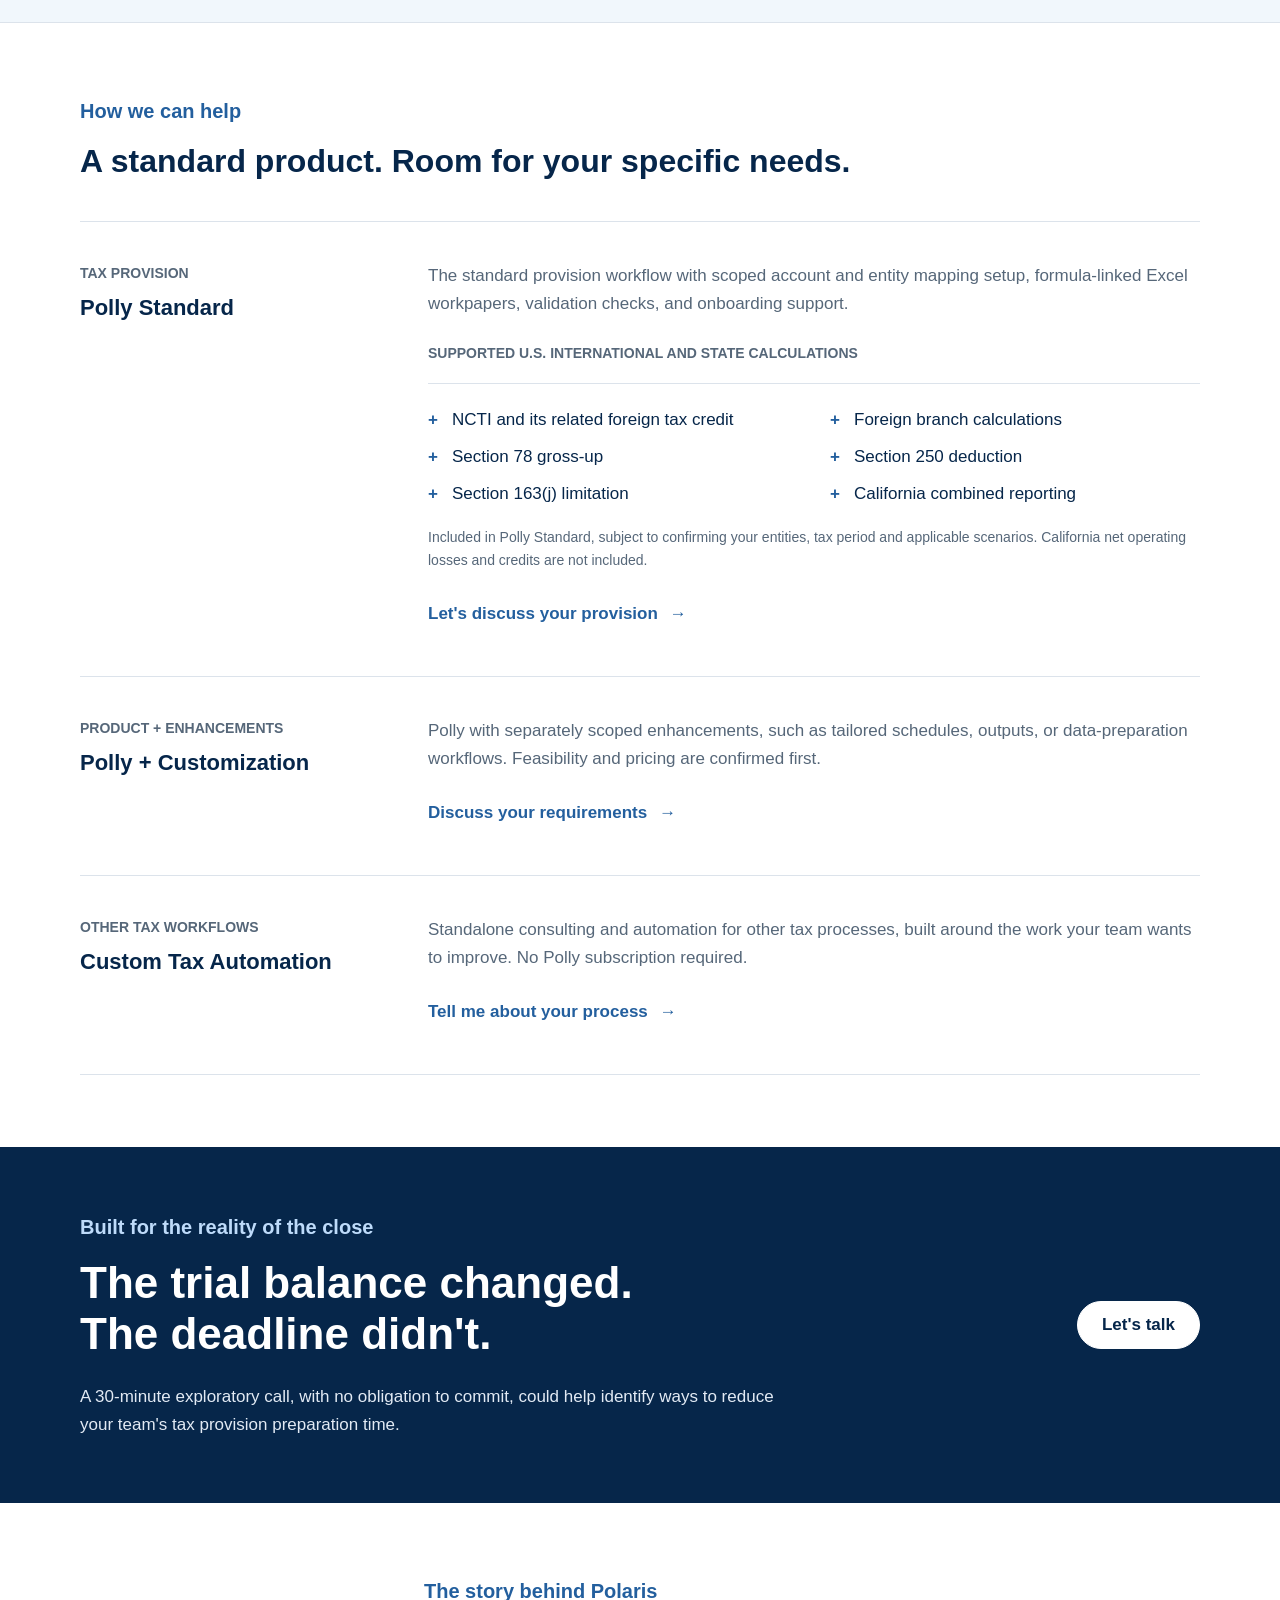
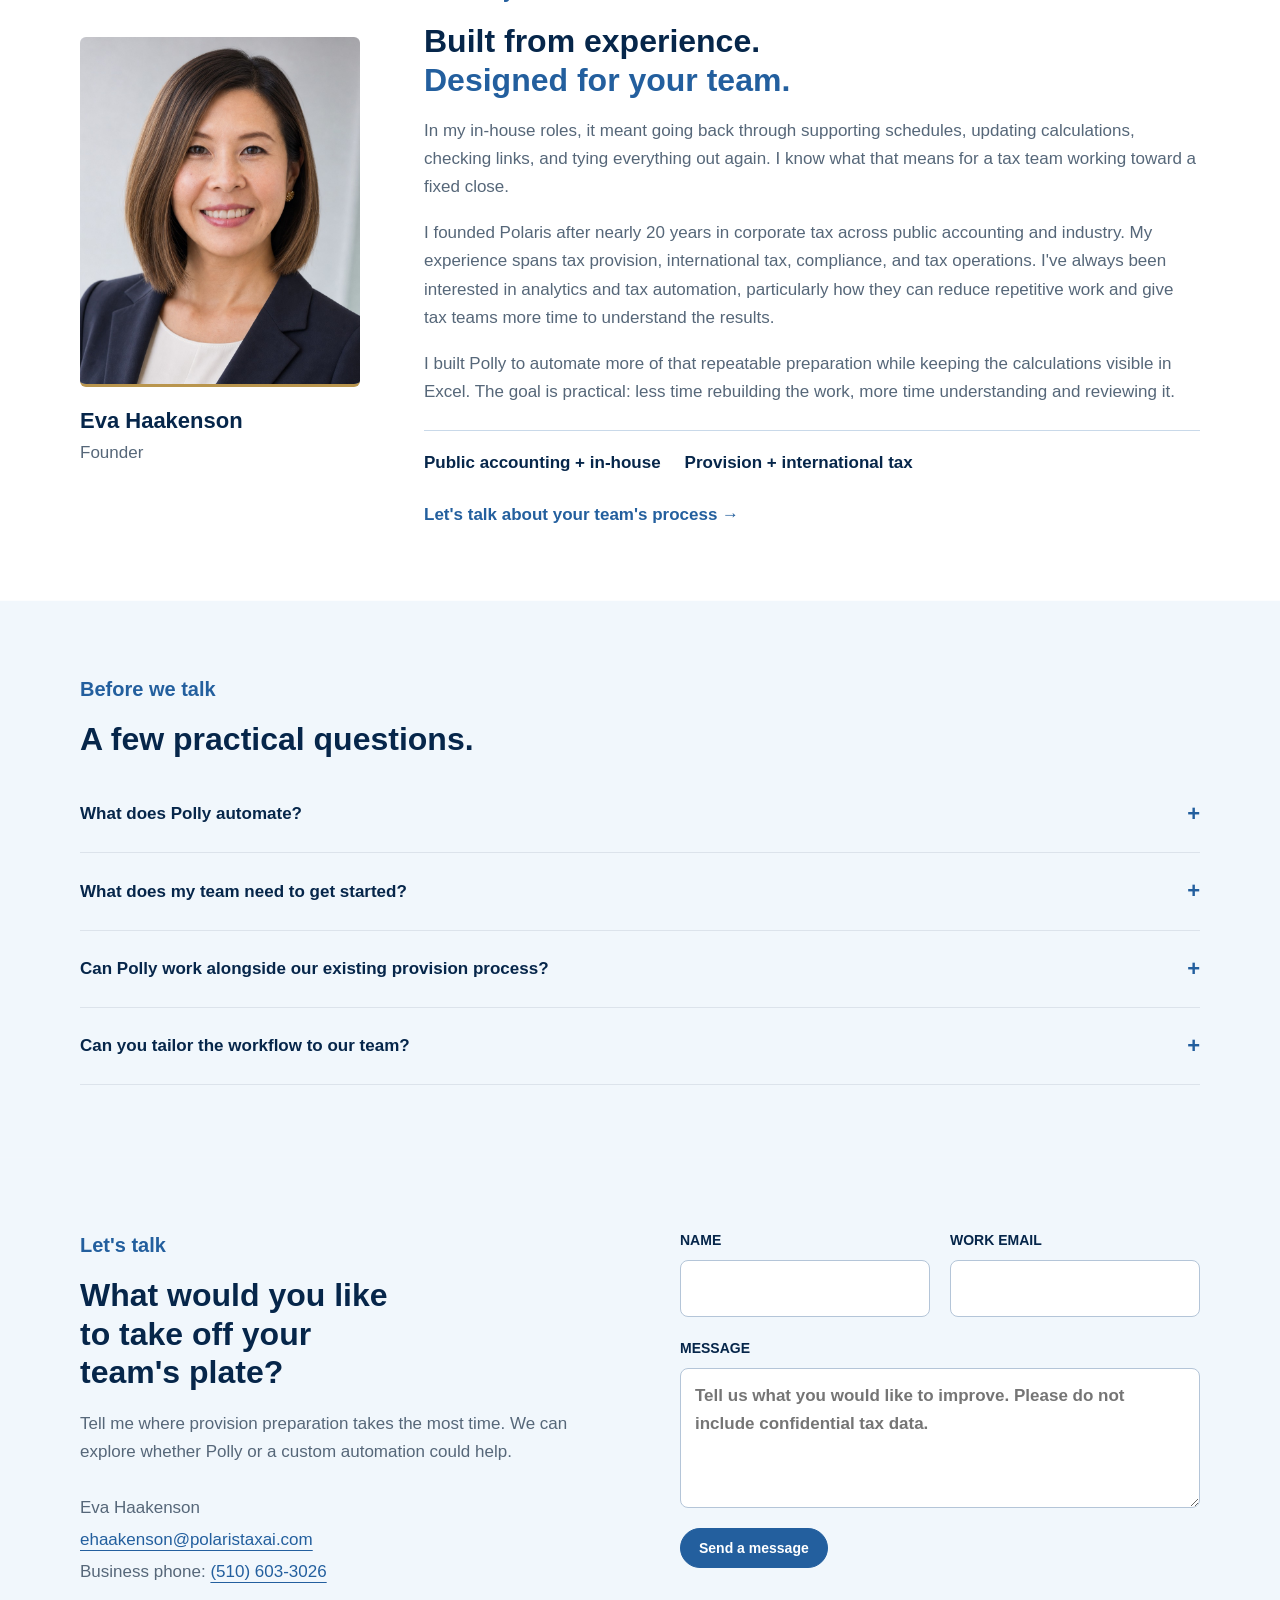
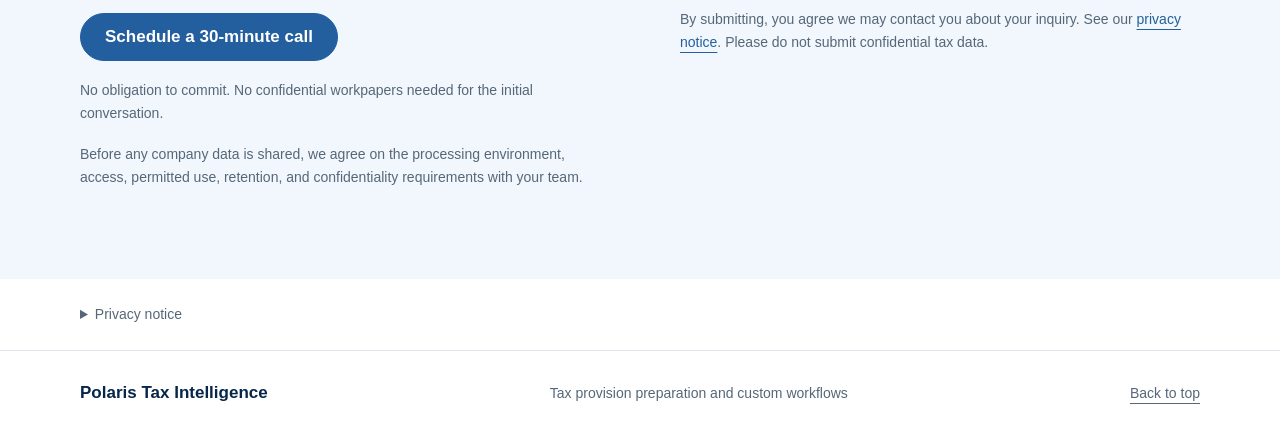
==== commit eca5f246: "Clarify Polly calculation engine and founder background" ====
--- a/index.html
+++ b/index.html
@@ -48,7 +48,7 @@
 <div><h2>Workpapers you can follow</h2><p>Review formula-linked Excel calculations, with validation and tie-out checks that flag inconsistencies</p></div>
 </div></section>
 
-<section class="band" id="polly"><div class="wrap section"><div class="section-head"><p class="eyebrow">Meet Polly</p><h2>Prepare the inputs. Let Polly do the repeatable work.</h2><p>For in-house tax teams and CPA firms, Polly automates ASC 740 tax provision workflows, producing Excel workpapers your team can inspect, review, and use to support the provision.</p></div>
+<section class="band" id="polly"><div class="wrap section"><div class="section-head"><p class="eyebrow">Meet Polly</p><h2>Prepare the inputs. Let Polly do the repeatable work.</h2><p>Polly is an ASC 740 tax provision calculation engine. It runs supported calculations and generates formula-linked Excel workpapers with validation and tie-out checks. Your team reviews the results in Excel.</p></div>
 <div class="steps connected-workflow" aria-label="Provision workflow">
 <div><div class="step-marker" aria-hidden="true">01</div><p class="step-label">Prepared inputs</p><h3>Map your accounts <br>and entities</h3><p>Prepare the trial balance and supporting data. Review the mappings that feed the provision.</p></div>
 <div><div class="step-marker" aria-hidden="true">02</div><p class="step-label">Automatic generation</p><h3>Generate linked <br>Excel workpapers</h3><p>Run supported calculations and create schedules with validation and tie-out checks. Update inputs and rerun when balances change.</p></div>
@@ -67,7 +67,7 @@
 <article class="offering"><div class="offer-title"><p class="eyebrow">Other tax workflows</p><h3>Custom Tax Automation</h3></div><div class="offer-body"><p>Standalone consulting and automation for other tax processes, built around the work your team wants to improve. No Polly subscription required.</p><a class="service-link" href="#contact">Tell me about your process <span aria-hidden="true">→</span></a></div></article>
 </div></div></section>
 <div class="pilot-band"><section class="wrap pilot" id="pilot"><div><p class="eyebrow">Built for the reality of the close</p><h2 class="editorial-line">The trial balance changed.<br><span>The deadline didn't.</span></h2><p>A 30-minute exploratory call, with no obligation to commit, could help identify ways to reduce your team's tax provision preparation time.</p></div><a class="button" href="https://calendly.com/ehaakenson-polaristaxai/30min" target="_blank" rel="noopener noreferrer">Let's talk</a></section></div>
-<section class="band" id="about"><div class="wrap section founder"><div class="portrait"><img src="assets/eva-about.jpg" alt="Eva Haakenson, founder of Polaris Tax Intelligence" loading="lazy"><p class="founder-caption"><strong>Eva Haakenson</strong><br>Founder</p></div><div class="story"><p class="eyebrow">The story behind Polaris</p><h2>Built from experience.<br><span class="story-emphasis">Designed for your team.</span></h2><p>In my in-house roles, it meant going back through supporting schedules, updating calculations, checking links, and tying everything out again. I know what that means for a tax team working toward a fixed close.</p><p>I founded Polaris after nearly 20 years in corporate tax across public accounting and industry, including roles at EY, Oracle, Dolby, BDO, and MongoDB. My experience spans tax provision, international tax, compliance, and tax operations.</p><p>I built Polly to automate more of that repeatable preparation while keeping the calculations visible in Excel. The goal is practical: less time rebuilding the work, more time understanding and reviewing it.</p><div class="experience"><span>Public accounting + in-house</span><span>Provision + international tax</span></div><a class="section-link" href="https://calendly.com/ehaakenson-polaristaxai/30min" target="_blank" rel="noopener noreferrer">Let's talk about your team's process →</a></div></div></section>
+<section class="band" id="about"><div class="wrap section founder"><div class="portrait"><img src="assets/eva-about.jpg" alt="Eva Haakenson, founder of Polaris Tax Intelligence" loading="lazy"><p class="founder-caption"><strong>Eva Haakenson</strong><br>Founder</p></div><div class="story"><p class="eyebrow">The story behind Polaris</p><h2>Built from experience.<br><span class="story-emphasis">Designed for your team.</span></h2><p>In my in-house roles, it meant going back through supporting schedules, updating calculations, checking links, and tying everything out again. I know what that means for a tax team working toward a fixed close.</p><p>I founded Polaris after nearly 20 years in corporate tax across public accounting and industry. My experience spans tax provision, international tax, compliance, and tax operations. I've always been interested in analytics and tax automation, particularly how they can reduce repetitive work and give tax teams more time to understand the results.</p><p>I built Polly to automate more of that repeatable preparation while keeping the calculations visible in Excel. The goal is practical: less time rebuilding the work, more time understanding and reviewing it.</p><div class="experience"><span>Public accounting + in-house</span><span>Provision + international tax</span></div><a class="section-link" href="https://calendly.com/ehaakenson-polaristaxai/30min" target="_blank" rel="noopener noreferrer">Let's talk about your team's process →</a></div></div></section>
 <section class="wrap section faq" id="faq"><p class="eyebrow">Before we talk</p><h2>A few practical questions.</h2>
 <details><summary>What does Polly automate?</summary><p>Once setup is complete and the required inputs are ready, Polly runs supported ASC 740 calculations and generates formula-linked Excel workpapers with validation and tie-out checks. Your team retains responsibility for the inputs, mappings, tax decisions, review, and sign-off.</p></details>
 <details><summary>What does my team need to get started?</summary><p>We first confirm your entities, tax period, and scope. Setup includes account and entity mappings, a trial balance, and supporting tax data. We work through the specific requirements with your team before beginning. As your data changes, new accounts or changes in classification or tax treatment need review and any necessary mapping updates.</p></details>
@@ -98,4 +98,4 @@
 });</script>
 
 
-</body></html>+</body></html>
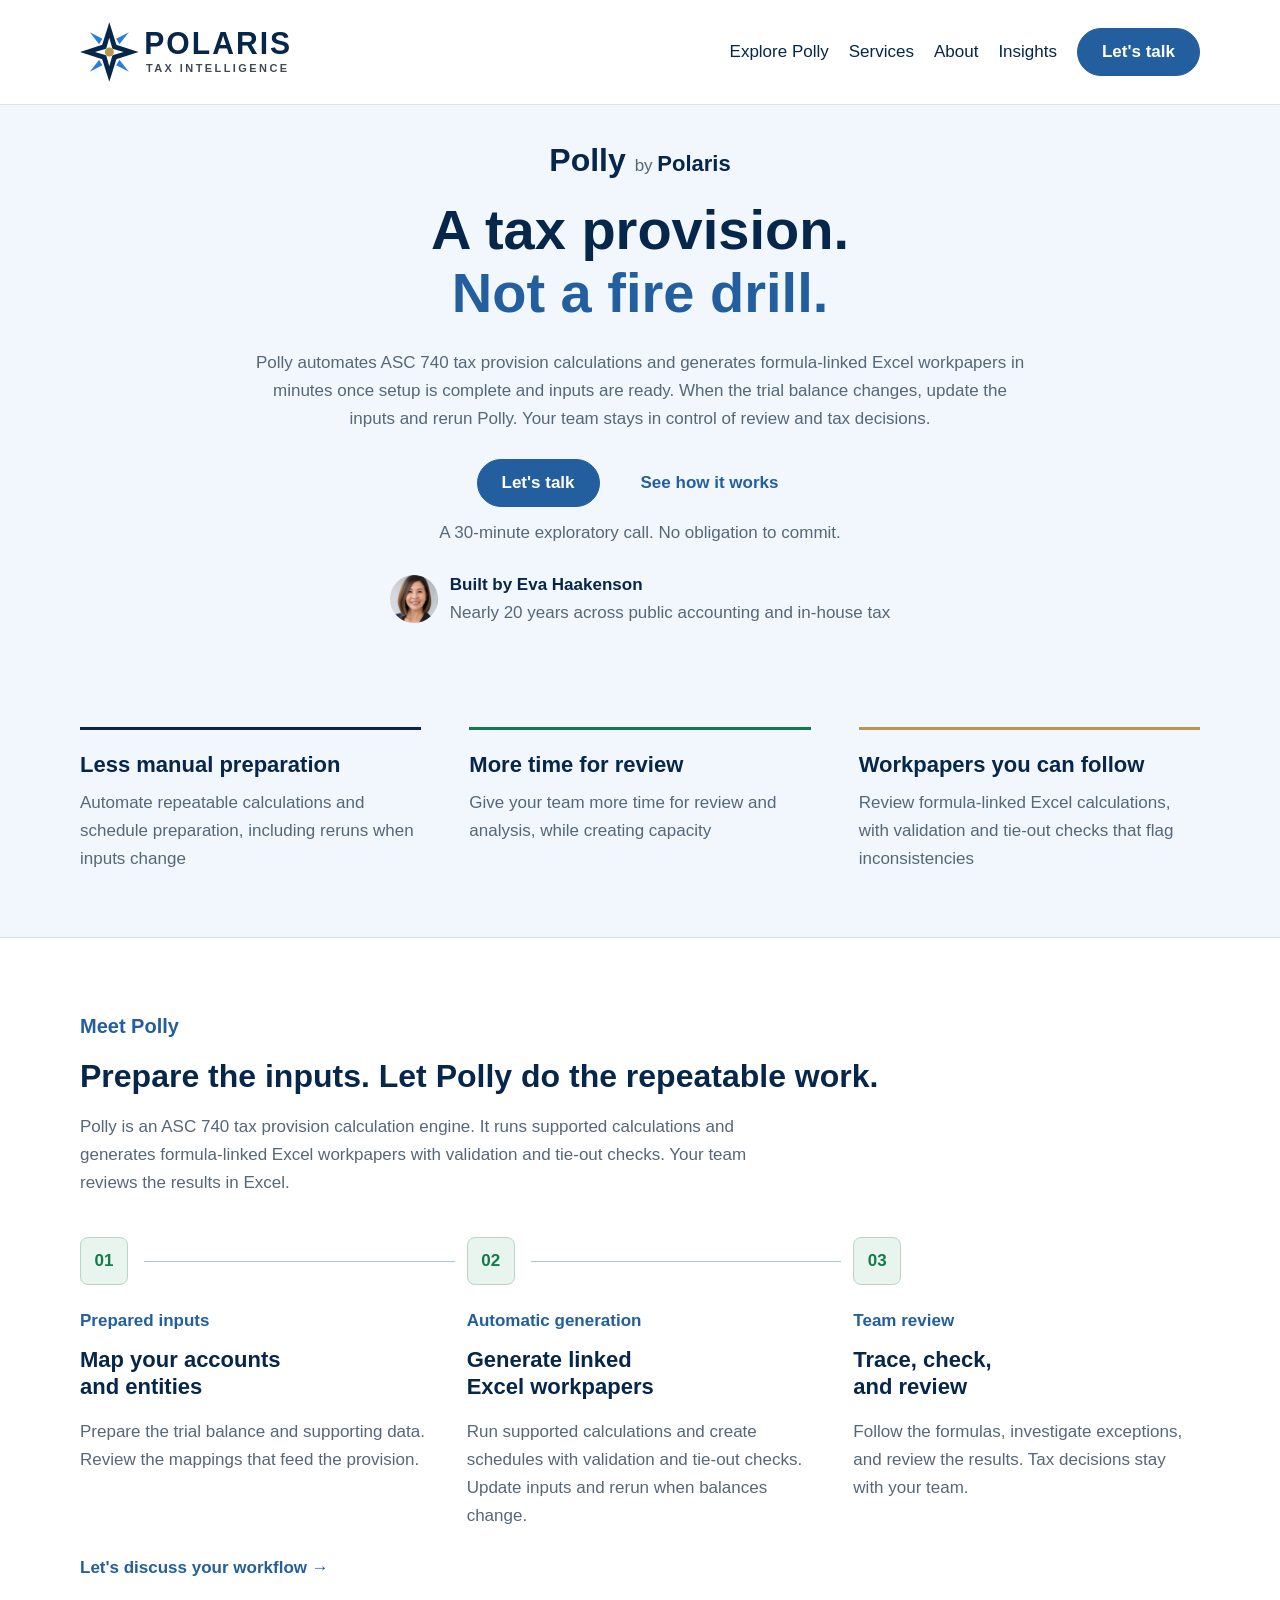
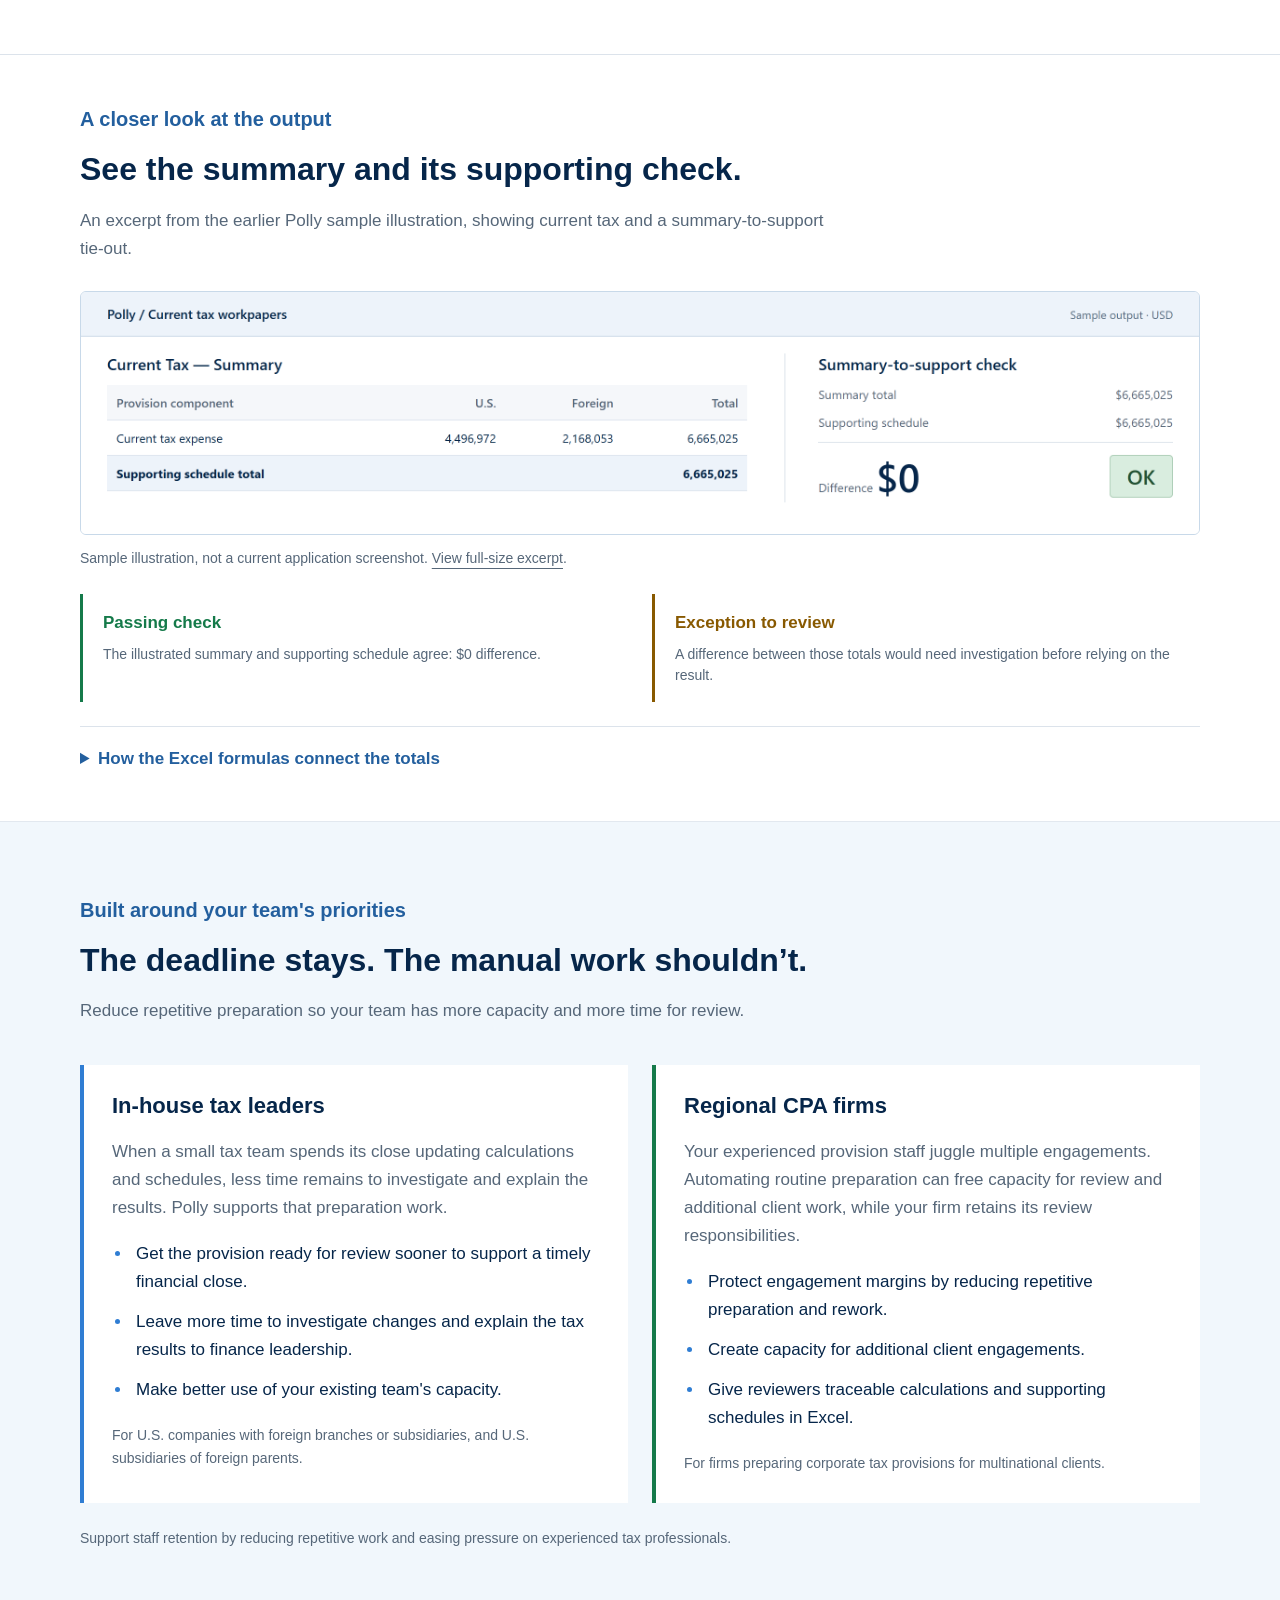
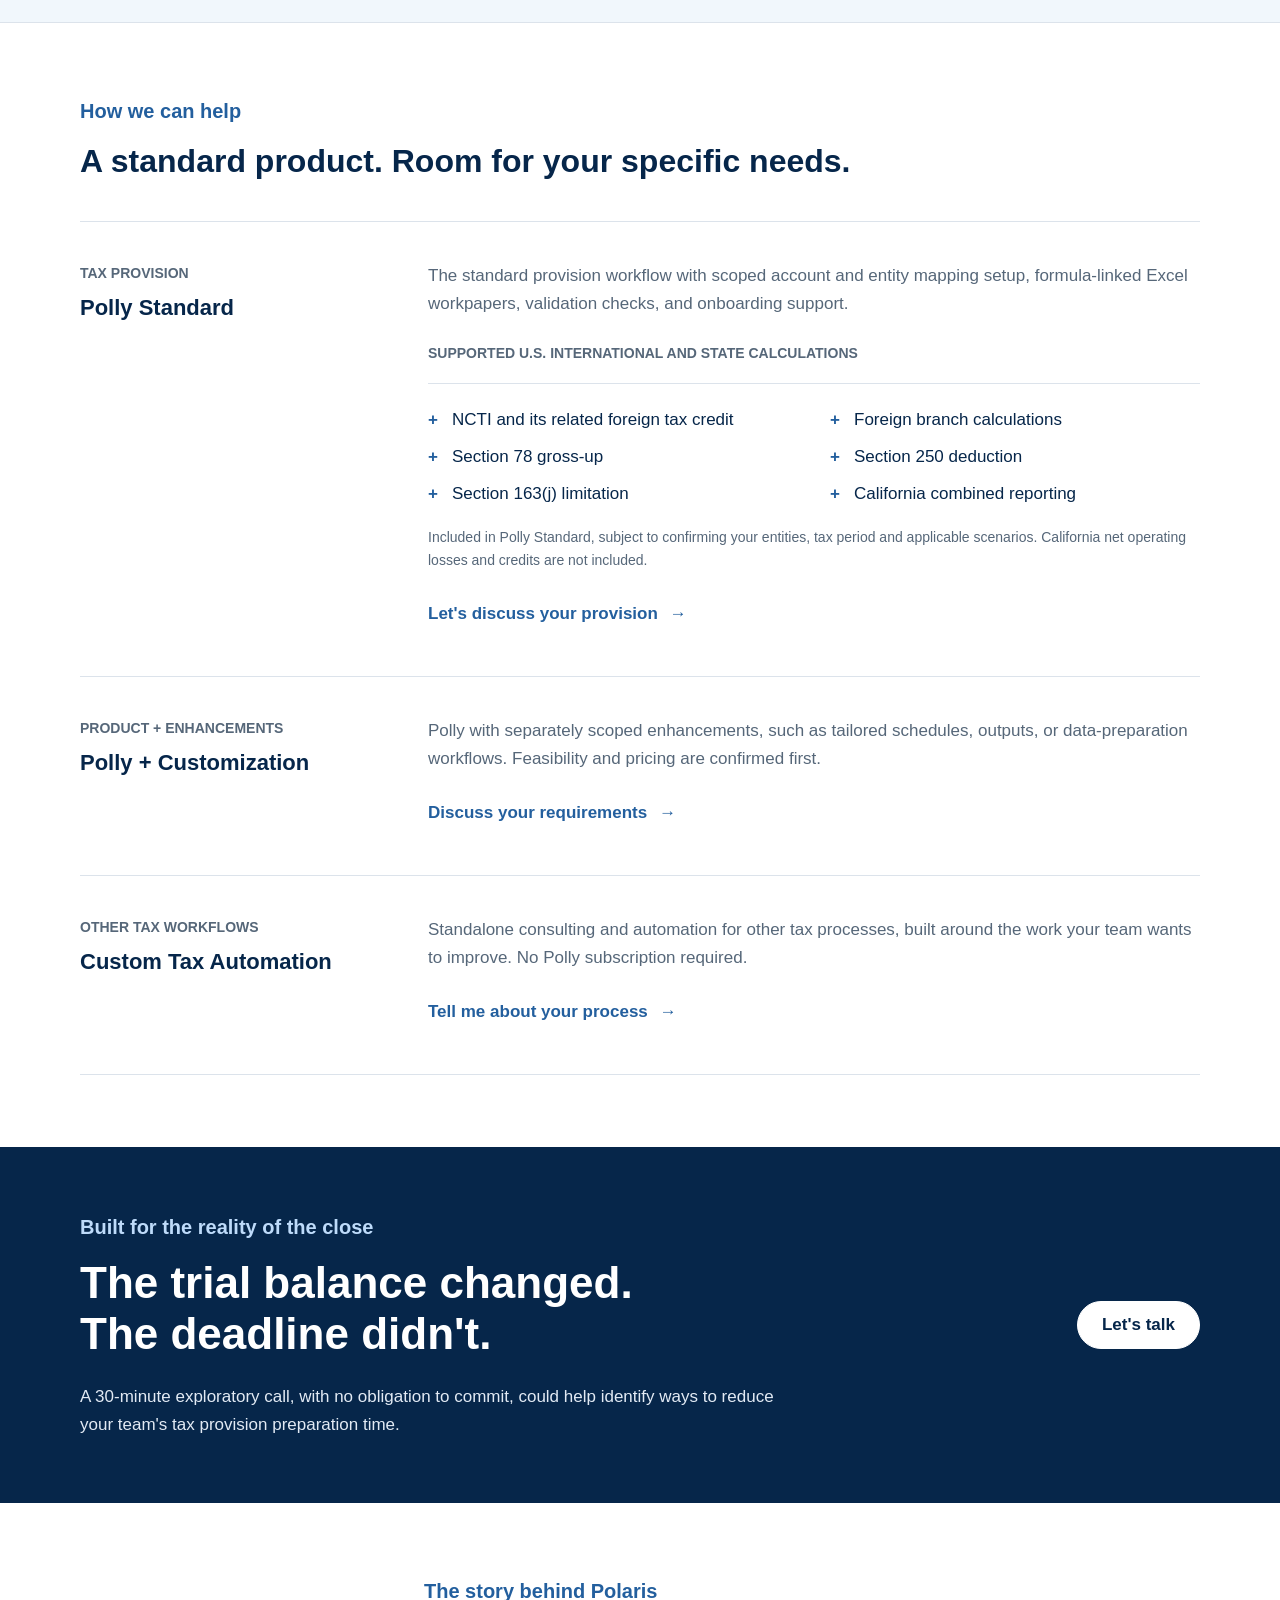
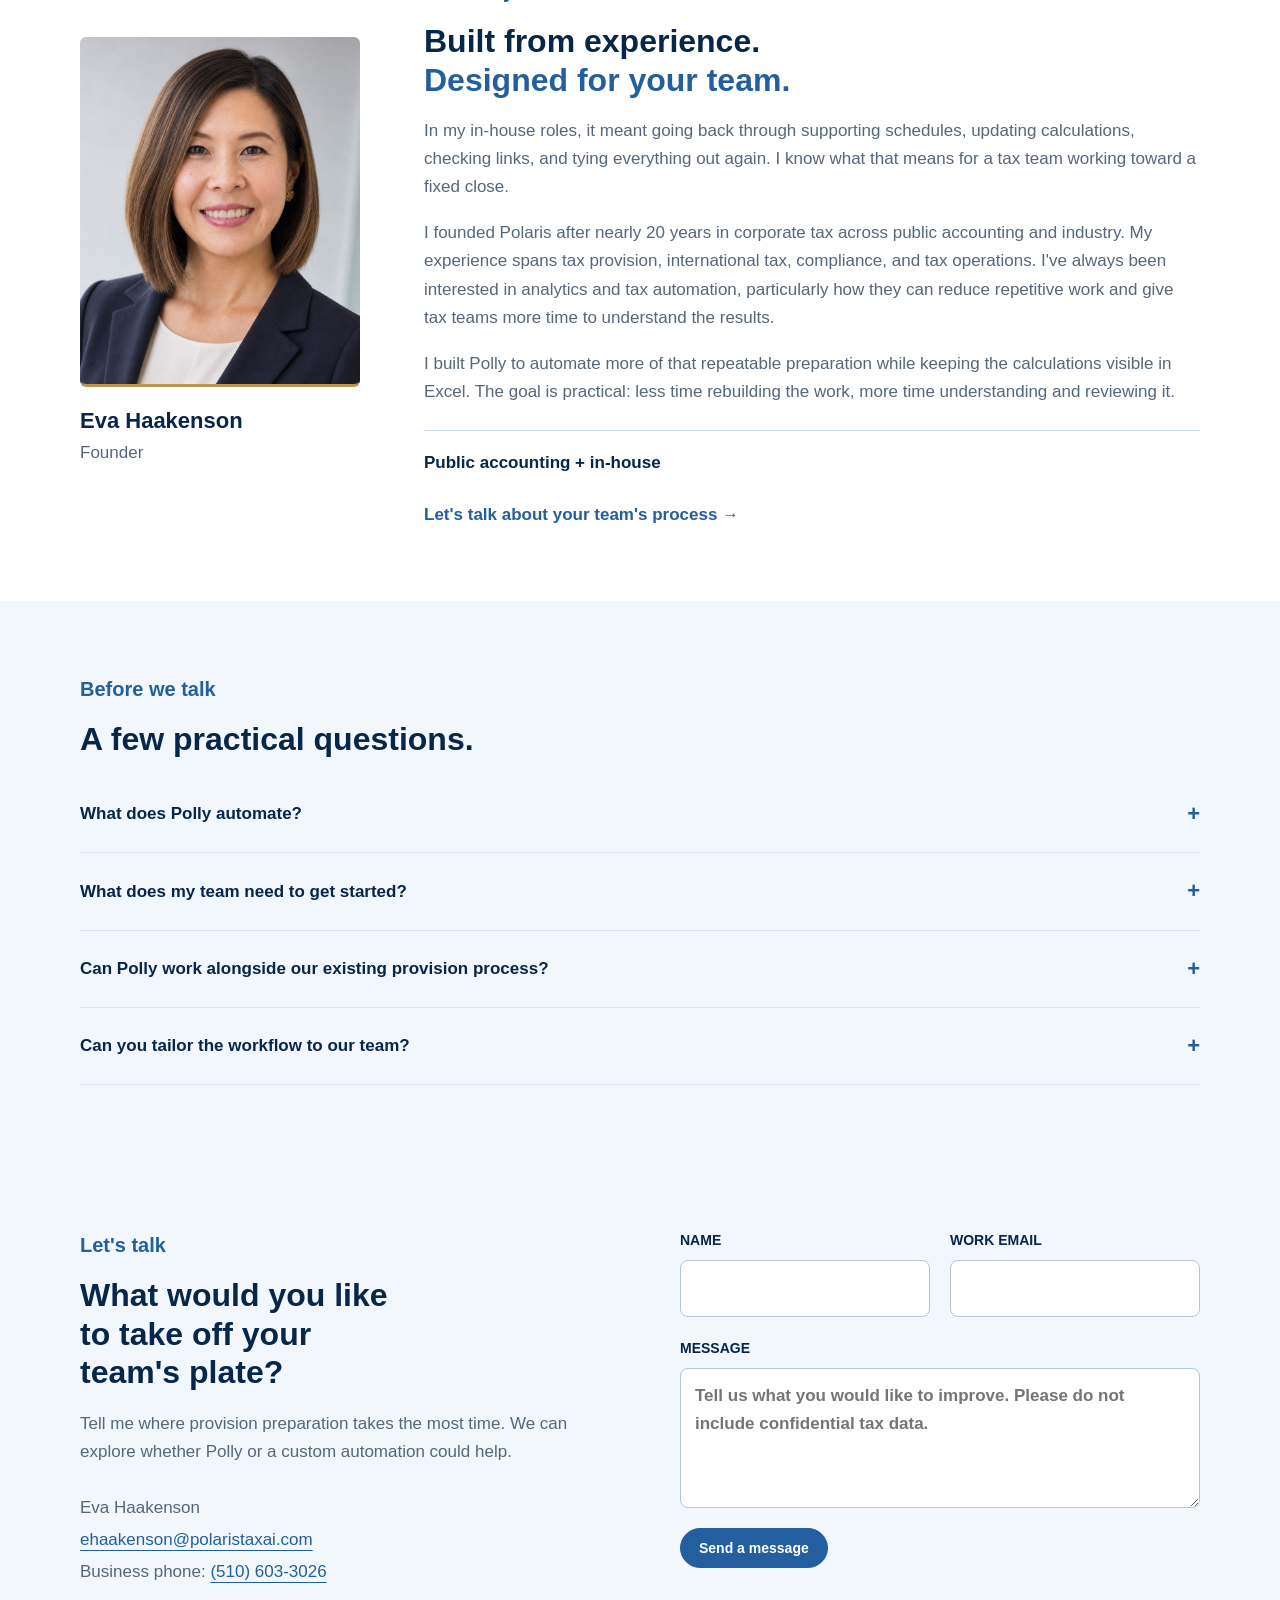
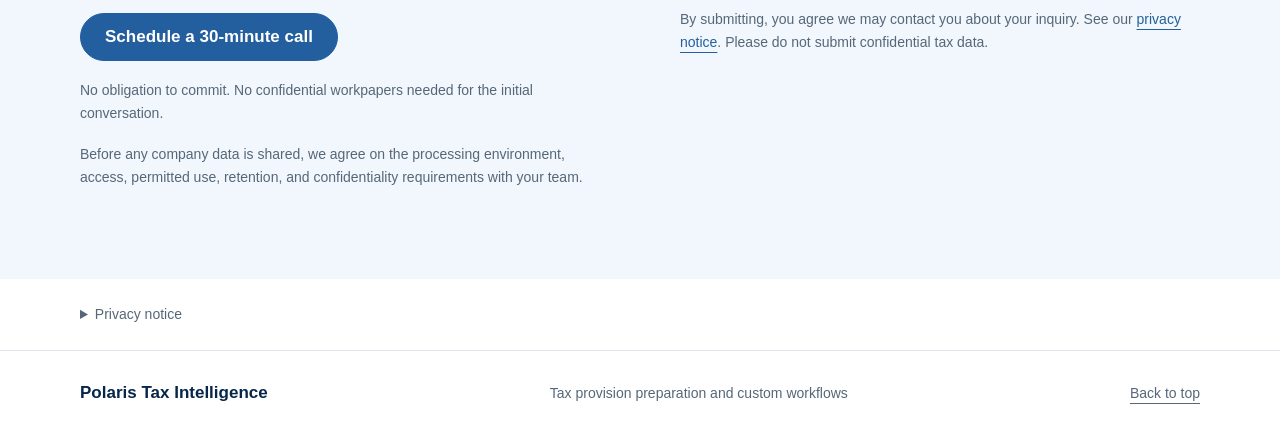
==== commit 94d09507: "Remove provision and international tax founder label" ====
--- a/index.html
+++ b/index.html
@@ -67,7 +67,7 @@
 <article class="offering"><div class="offer-title"><p class="eyebrow">Other tax workflows</p><h3>Custom Tax Automation</h3></div><div class="offer-body"><p>Standalone consulting and automation for other tax processes, built around the work your team wants to improve. No Polly subscription required.</p><a class="service-link" href="#contact">Tell me about your process <span aria-hidden="true">→</span></a></div></article>
 </div></div></section>
 <div class="pilot-band"><section class="wrap pilot" id="pilot"><div><p class="eyebrow">Built for the reality of the close</p><h2 class="editorial-line">The trial balance changed.<br><span>The deadline didn't.</span></h2><p>A 30-minute exploratory call, with no obligation to commit, could help identify ways to reduce your team's tax provision preparation time.</p></div><a class="button" href="https://calendly.com/ehaakenson-polaristaxai/30min" target="_blank" rel="noopener noreferrer">Let's talk</a></section></div>
-<section class="band" id="about"><div class="wrap section founder"><div class="portrait"><img src="assets/eva-about.jpg" alt="Eva Haakenson, founder of Polaris Tax Intelligence" loading="lazy"><p class="founder-caption"><strong>Eva Haakenson</strong><br>Founder</p></div><div class="story"><p class="eyebrow">The story behind Polaris</p><h2>Built from experience.<br><span class="story-emphasis">Designed for your team.</span></h2><p>In my in-house roles, it meant going back through supporting schedules, updating calculations, checking links, and tying everything out again. I know what that means for a tax team working toward a fixed close.</p><p>I founded Polaris after nearly 20 years in corporate tax across public accounting and industry. My experience spans tax provision, international tax, compliance, and tax operations. I've always been interested in analytics and tax automation, particularly how they can reduce repetitive work and give tax teams more time to understand the results.</p><p>I built Polly to automate more of that repeatable preparation while keeping the calculations visible in Excel. The goal is practical: less time rebuilding the work, more time understanding and reviewing it.</p><div class="experience"><span>Public accounting + in-house</span><span>Provision + international tax</span></div><a class="section-link" href="https://calendly.com/ehaakenson-polaristaxai/30min" target="_blank" rel="noopener noreferrer">Let's talk about your team's process →</a></div></div></section>
+<section class="band" id="about"><div class="wrap section founder"><div class="portrait"><img src="assets/eva-about.jpg" alt="Eva Haakenson, founder of Polaris Tax Intelligence" loading="lazy"><p class="founder-caption"><strong>Eva Haakenson</strong><br>Founder</p></div><div class="story"><p class="eyebrow">The story behind Polaris</p><h2>Built from experience.<br><span class="story-emphasis">Designed for your team.</span></h2><p>In my in-house roles, it meant going back through supporting schedules, updating calculations, checking links, and tying everything out again. I know what that means for a tax team working toward a fixed close.</p><p>I founded Polaris after nearly 20 years in corporate tax across public accounting and industry. My experience spans tax provision, international tax, compliance, and tax operations. I've always been interested in analytics and tax automation, particularly how they can reduce repetitive work and give tax teams more time to understand the results.</p><p>I built Polly to automate more of that repeatable preparation while keeping the calculations visible in Excel. The goal is practical: less time rebuilding the work, more time understanding and reviewing it.</p><div class="experience"><span>Public accounting + in-house</span></div><a class="section-link" href="https://calendly.com/ehaakenson-polaristaxai/30min" target="_blank" rel="noopener noreferrer">Let's talk about your team's process →</a></div></div></section>
 <section class="wrap section faq" id="faq"><p class="eyebrow">Before we talk</p><h2>A few practical questions.</h2>
 <details><summary>What does Polly automate?</summary><p>Once setup is complete and the required inputs are ready, Polly runs supported ASC 740 calculations and generates formula-linked Excel workpapers with validation and tie-out checks. Your team retains responsibility for the inputs, mappings, tax decisions, review, and sign-off.</p></details>
 <details><summary>What does my team need to get started?</summary><p>We first confirm your entities, tax period, and scope. Setup includes account and entity mappings, a trial balance, and supporting tax data. We work through the specific requirements with your team before beginning. As your data changes, new accounts or changes in classification or tax treatment need review and any necessary mapping updates.</p></details>
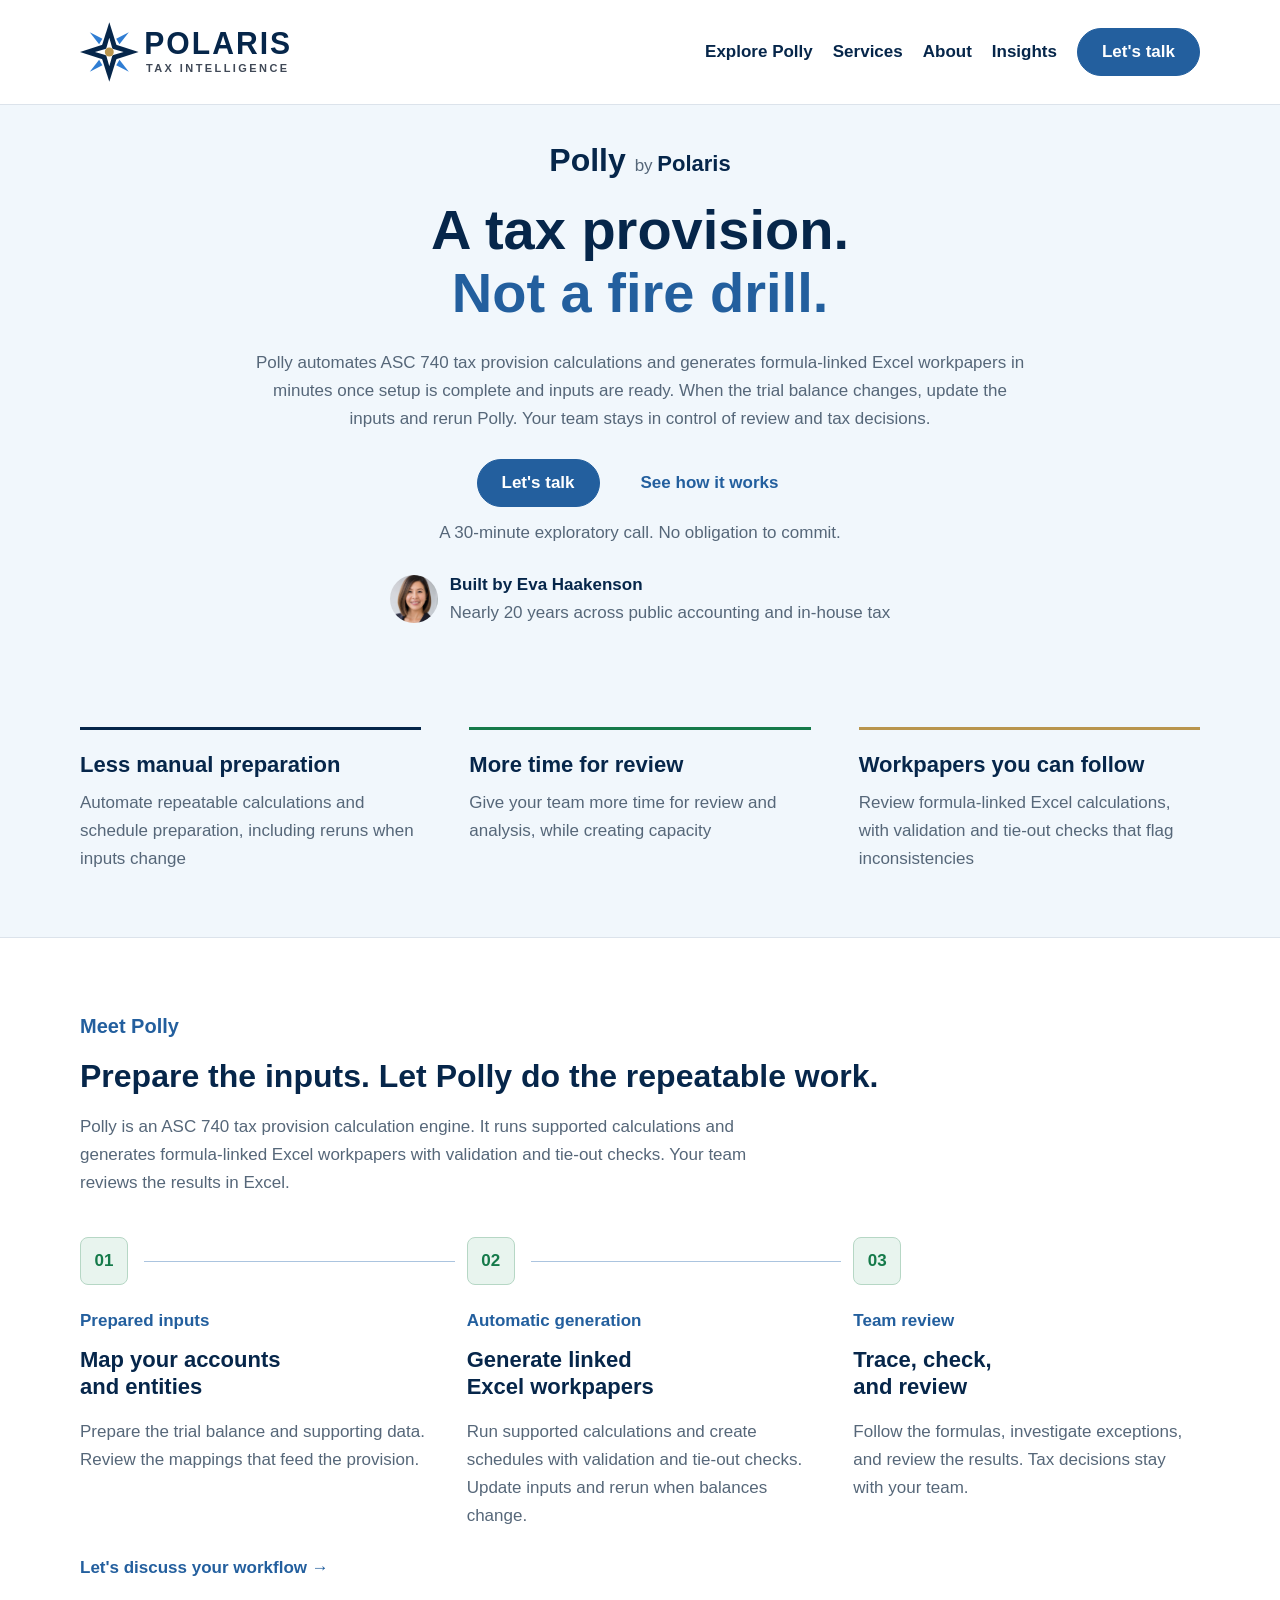
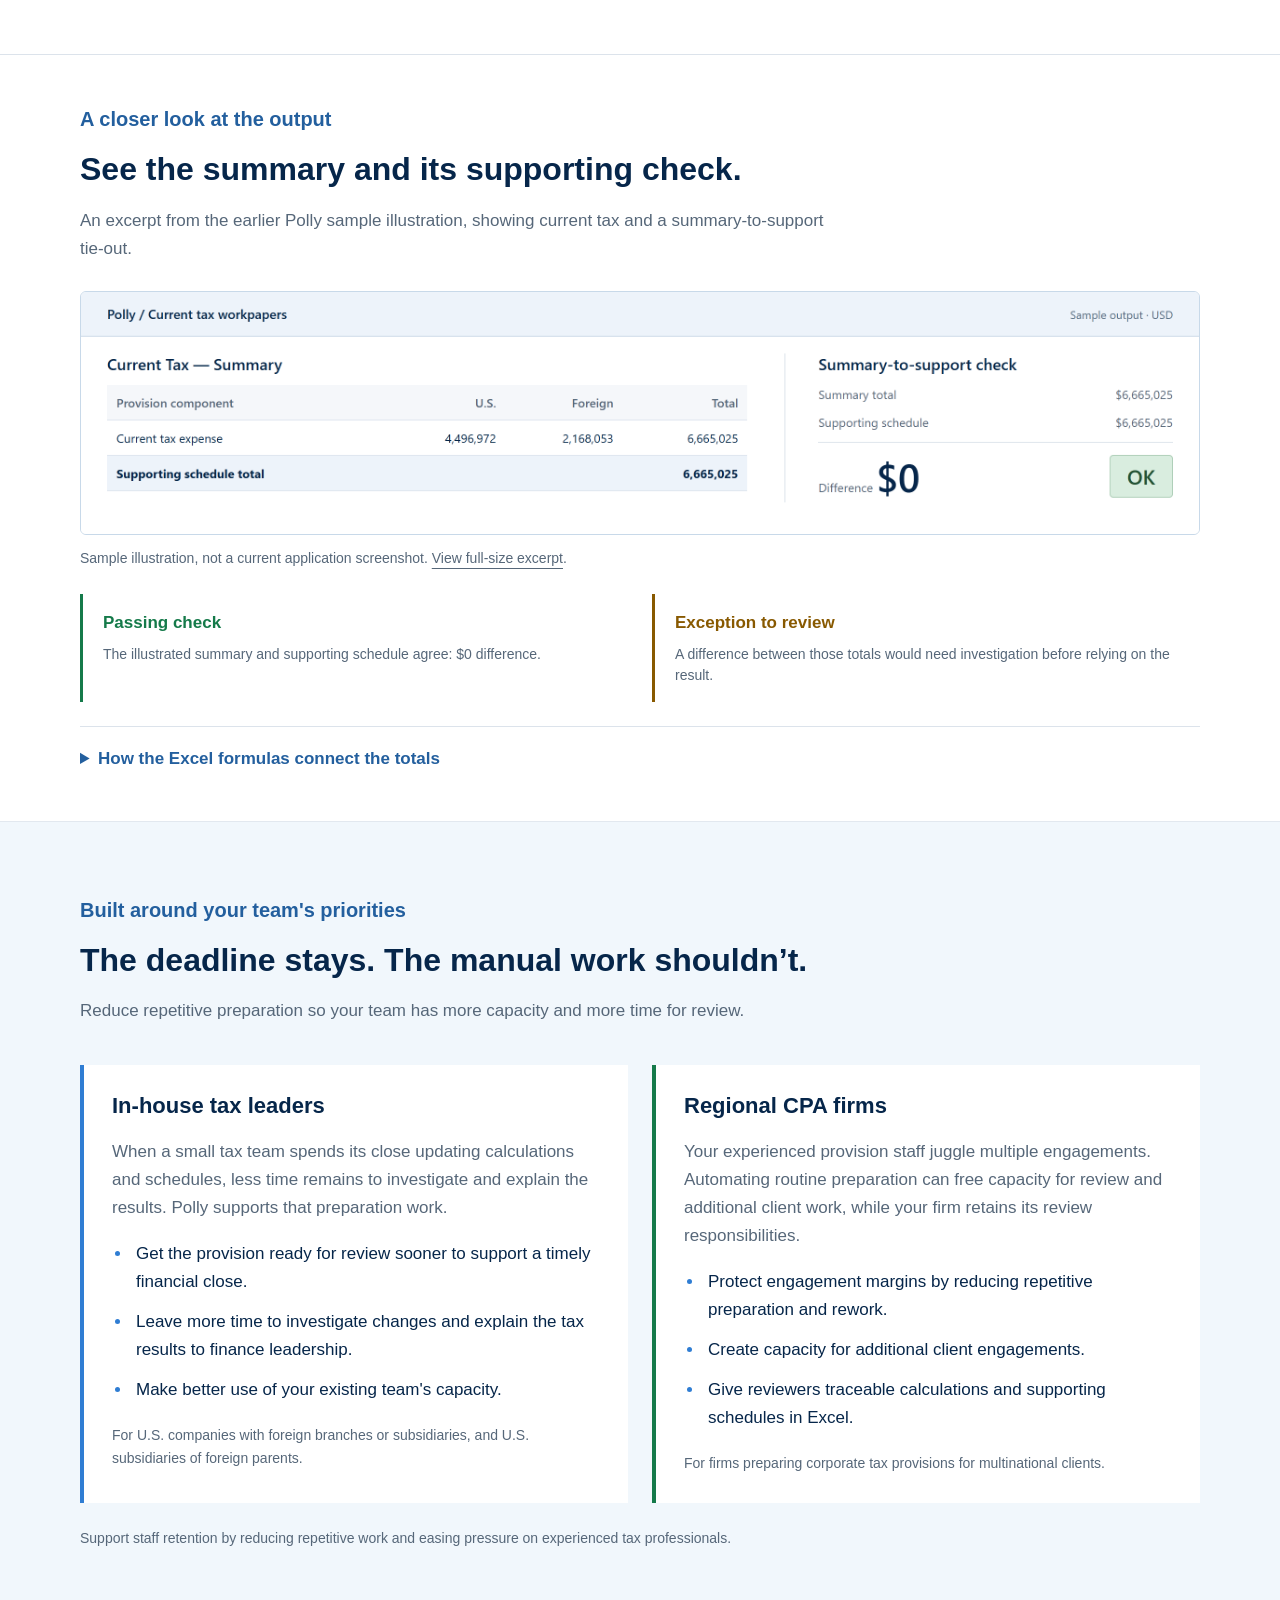
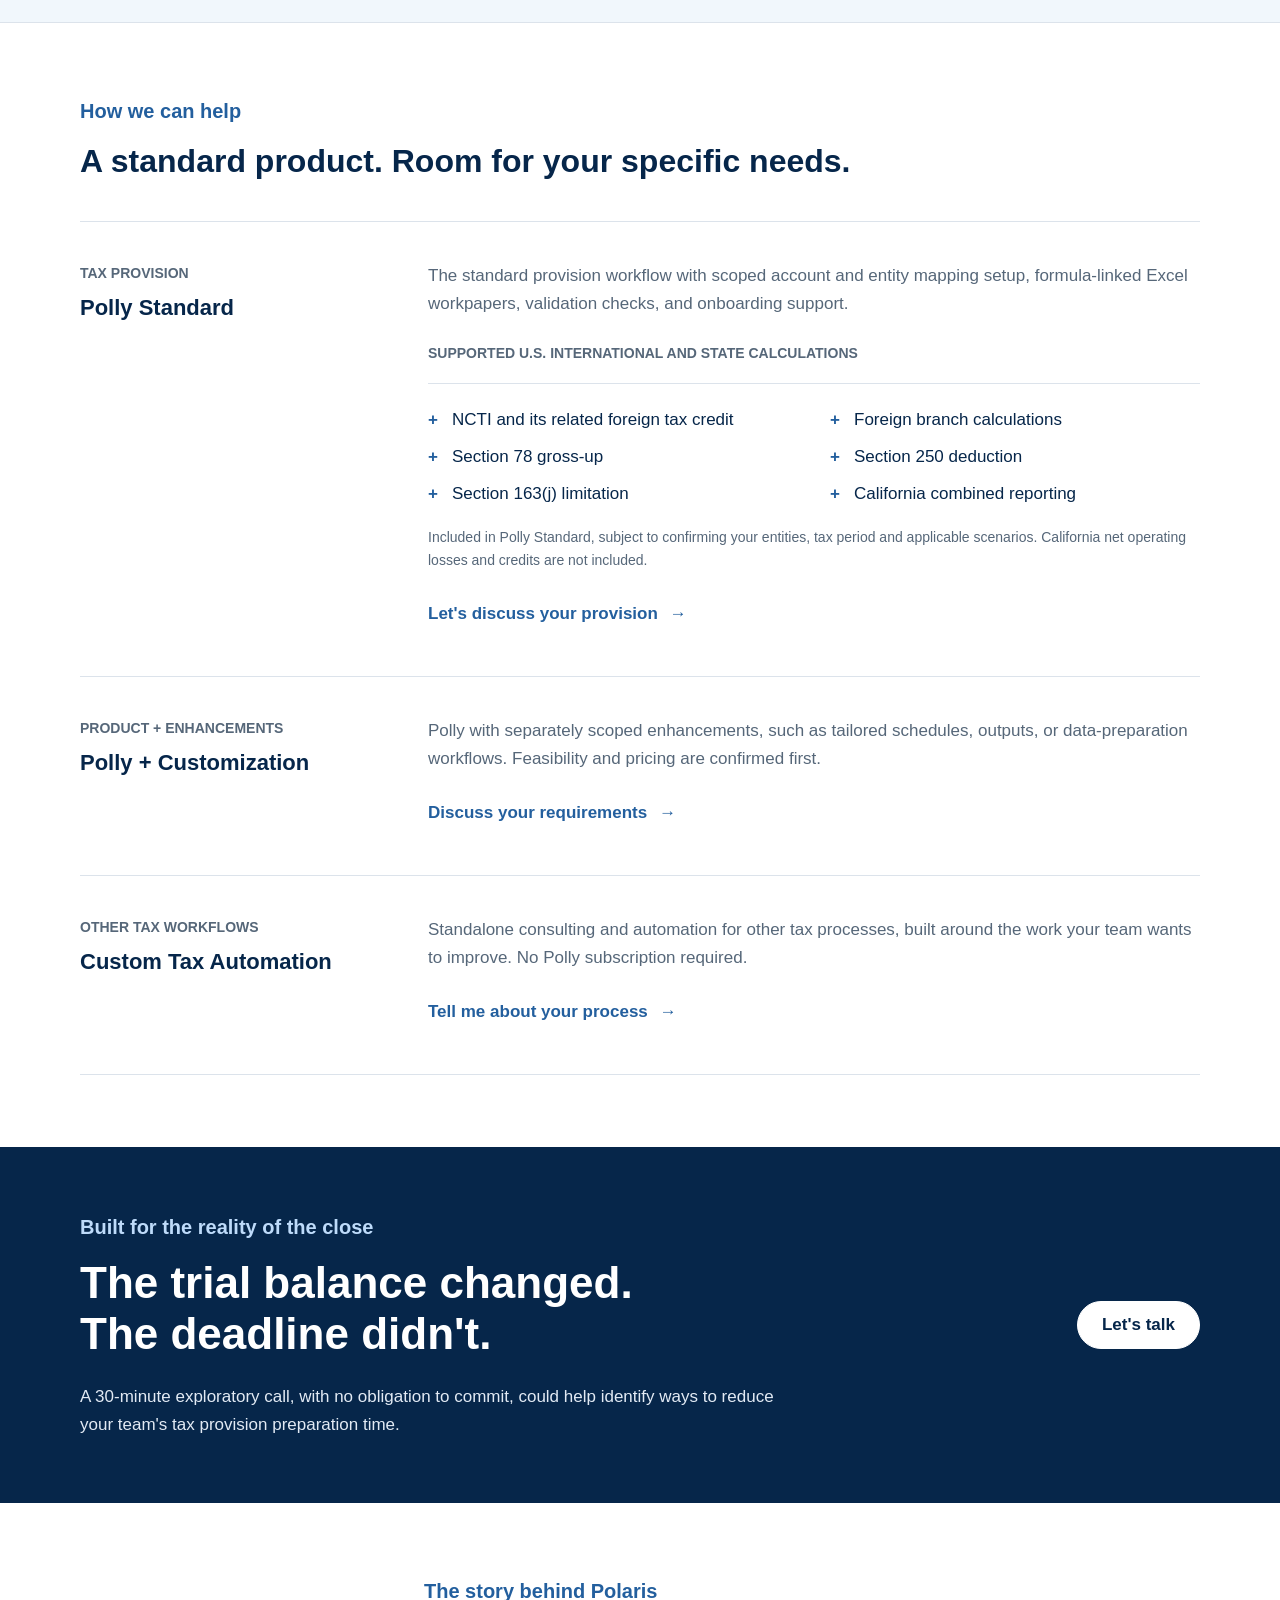
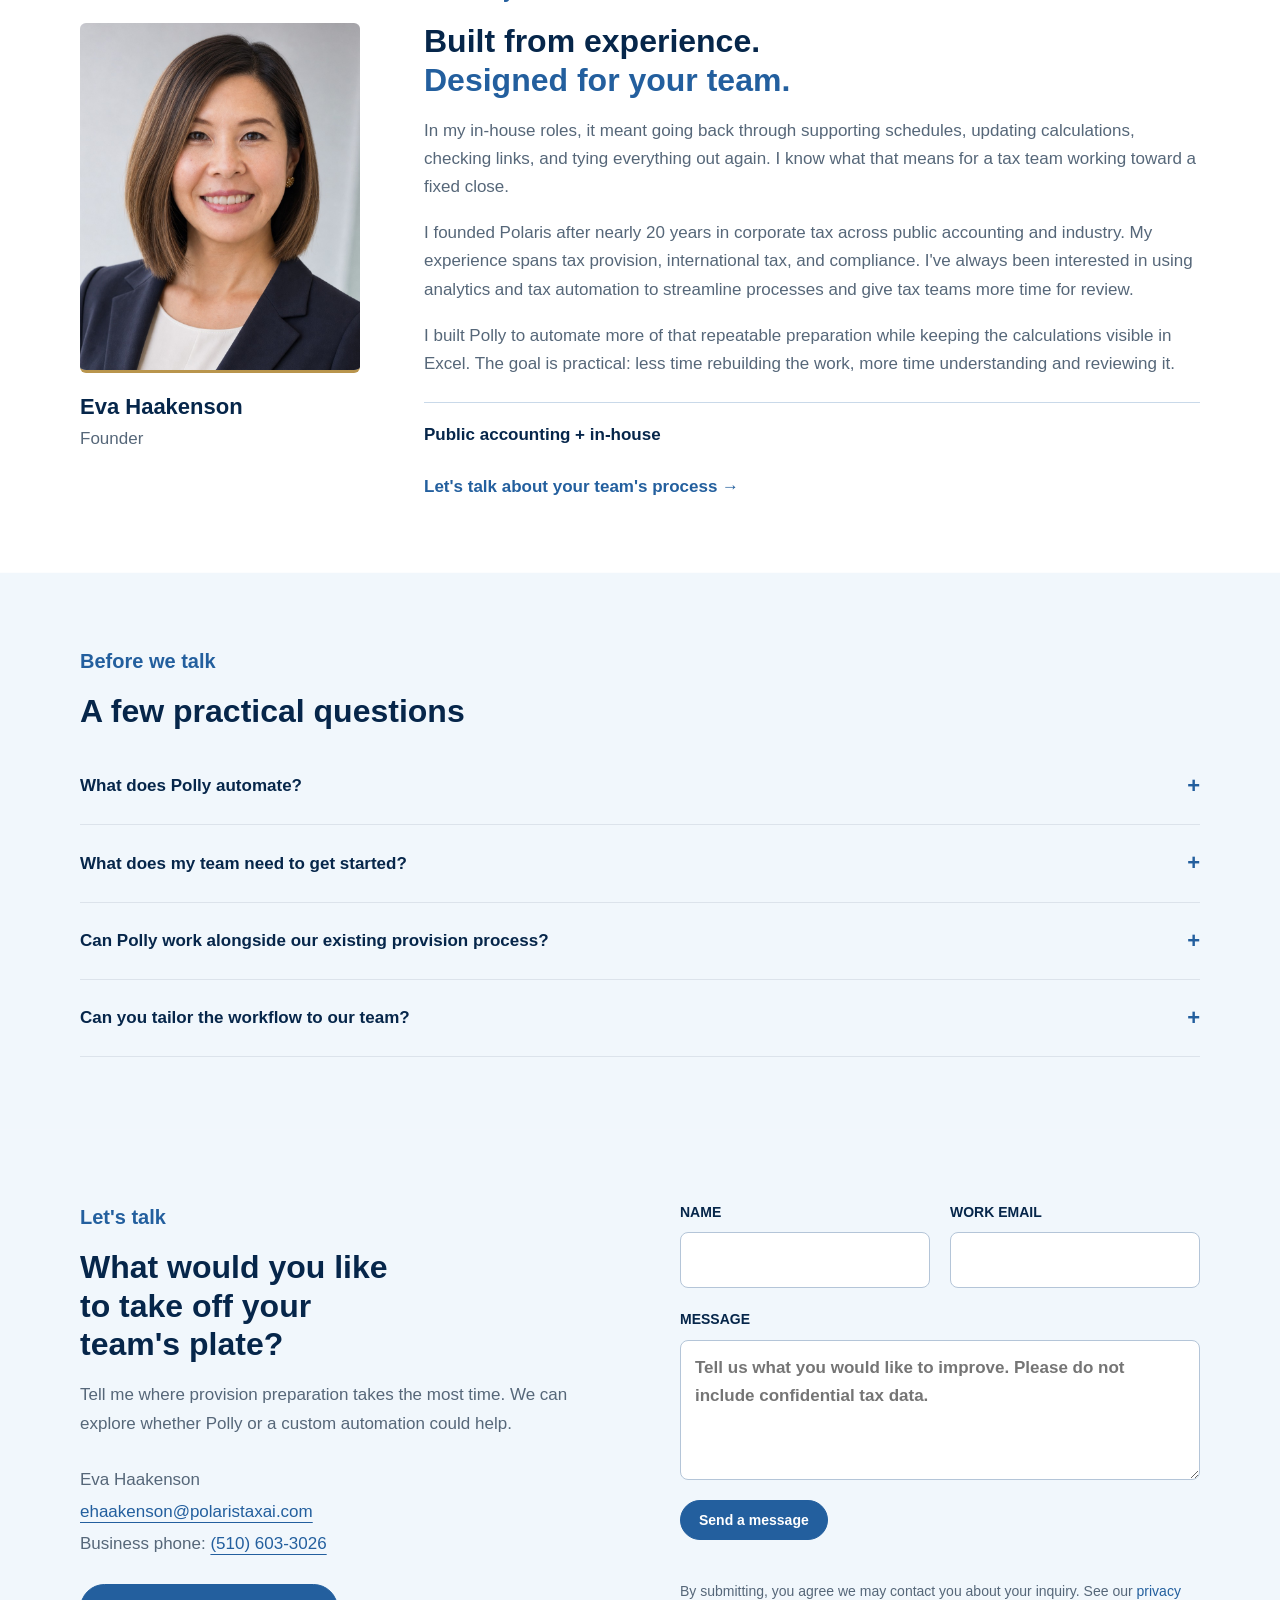
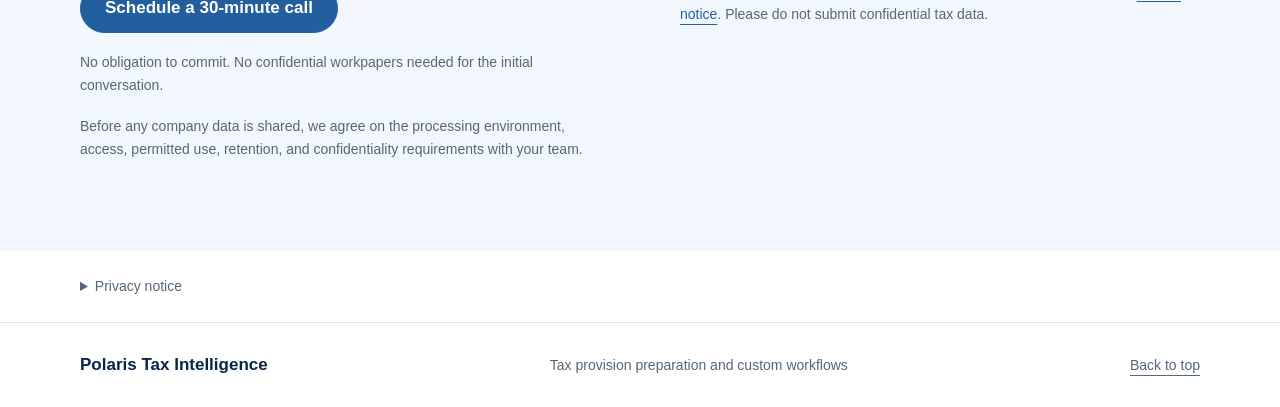
==== commit 8c660851: "Refine founder wording and FAQ heading; strengthen navigation" ====
--- a/index.html
+++ b/index.html
@@ -67,8 +67,8 @@
 <article class="offering"><div class="offer-title"><p class="eyebrow">Other tax workflows</p><h3>Custom Tax Automation</h3></div><div class="offer-body"><p>Standalone consulting and automation for other tax processes, built around the work your team wants to improve. No Polly subscription required.</p><a class="service-link" href="#contact">Tell me about your process <span aria-hidden="true">→</span></a></div></article>
 </div></div></section>
 <div class="pilot-band"><section class="wrap pilot" id="pilot"><div><p class="eyebrow">Built for the reality of the close</p><h2 class="editorial-line">The trial balance changed.<br><span>The deadline didn't.</span></h2><p>A 30-minute exploratory call, with no obligation to commit, could help identify ways to reduce your team's tax provision preparation time.</p></div><a class="button" href="https://calendly.com/ehaakenson-polaristaxai/30min" target="_blank" rel="noopener noreferrer">Let's talk</a></section></div>
-<section class="band" id="about"><div class="wrap section founder"><div class="portrait"><img src="assets/eva-about.jpg" alt="Eva Haakenson, founder of Polaris Tax Intelligence" loading="lazy"><p class="founder-caption"><strong>Eva Haakenson</strong><br>Founder</p></div><div class="story"><p class="eyebrow">The story behind Polaris</p><h2>Built from experience.<br><span class="story-emphasis">Designed for your team.</span></h2><p>In my in-house roles, it meant going back through supporting schedules, updating calculations, checking links, and tying everything out again. I know what that means for a tax team working toward a fixed close.</p><p>I founded Polaris after nearly 20 years in corporate tax across public accounting and industry. My experience spans tax provision, international tax, compliance, and tax operations. I've always been interested in analytics and tax automation, particularly how they can reduce repetitive work and give tax teams more time to understand the results.</p><p>I built Polly to automate more of that repeatable preparation while keeping the calculations visible in Excel. The goal is practical: less time rebuilding the work, more time understanding and reviewing it.</p><div class="experience"><span>Public accounting + in-house</span></div><a class="section-link" href="https://calendly.com/ehaakenson-polaristaxai/30min" target="_blank" rel="noopener noreferrer">Let's talk about your team's process →</a></div></div></section>
-<section class="wrap section faq" id="faq"><p class="eyebrow">Before we talk</p><h2>A few practical questions.</h2>
+<section class="band" id="about"><div class="wrap section founder"><div class="portrait"><img src="assets/eva-about.jpg" alt="Eva Haakenson, founder of Polaris Tax Intelligence" loading="lazy"><p class="founder-caption"><strong>Eva Haakenson</strong><br>Founder</p></div><div class="story"><p class="eyebrow">The story behind Polaris</p><h2>Built from experience.<br><span class="story-emphasis">Designed for your team.</span></h2><p>In my in-house roles, it meant going back through supporting schedules, updating calculations, checking links, and tying everything out again. I know what that means for a tax team working toward a fixed close.</p><p>I founded Polaris after nearly 20 years in corporate tax across public accounting and industry. My experience spans tax provision, international tax, and compliance. I've always been interested in using analytics and tax automation to streamline processes and give tax teams more time for review.</p><p>I built Polly to automate more of that repeatable preparation while keeping the calculations visible in Excel. The goal is practical: less time rebuilding the work, more time understanding and reviewing it.</p><div class="experience"><span>Public accounting + in-house</span></div><a class="section-link" href="https://calendly.com/ehaakenson-polaristaxai/30min" target="_blank" rel="noopener noreferrer">Let's talk about your team's process →</a></div></div></section>
+<section class="wrap section faq" id="faq"><p class="eyebrow">Before we talk</p><h2>A few practical questions</h2>
 <details><summary>What does Polly automate?</summary><p>Once setup is complete and the required inputs are ready, Polly runs supported ASC 740 calculations and generates formula-linked Excel workpapers with validation and tie-out checks. Your team retains responsibility for the inputs, mappings, tax decisions, review, and sign-off.</p></details>
 <details><summary>What does my team need to get started?</summary><p>We first confirm your entities, tax period, and scope. Setup includes account and entity mappings, a trial balance, and supporting tax data. We work through the specific requirements with your team before beginning. As your data changes, new accounts or changes in classification or tax treatment need review and any necessary mapping updates.</p></details>
 <details><summary>Can Polly work alongside our existing provision process?</summary><p>We start with what your current tools handle well and where manual preparation remains. Polly can be evaluated for an agreed part of the workflow without committing to replace your existing system. We confirm how its inputs and outputs would fit your process.</p></details>
--- a/polly-home.css
+++ b/polly-home.css
@@ -1,6 +1,6 @@
 :root{--ink:#06264a;--muted:#566779;--blue:#235f9e;--accent:#2f7dd3;--emerald:#157a4a;--emerald-pale:#e8f4ee;--gold:#b9954d;--line:#dce3eb;--pale:#edf5ff;--small:14px;--body:17px;--subhead:22px;--heading:32px;--display:44px;--hero:56px;--gutter:32px}
 *{box-sizing:border-box;letter-spacing:0}html{scroll-behavior:smooth;scroll-padding-top:24px}body{margin:0;background:white;color:var(--ink);font:var(--body)/1.65 -apple-system,BlinkMacSystemFont,"Segoe UI",Arial,sans-serif}h1,h2,h3,p{margin:0 0 18px;overflow-wrap:break-word}h1,h2,h3{line-height:1.2;font-weight:600}h2{font-size:var(--heading)}h3{font-size:var(--subhead)}a{color:inherit;text-underline-offset:5px}button,input,textarea{font:inherit}a,button{touch-action:manipulation}a:focus-visible,button:focus-visible,summary:focus-visible{outline:3px solid var(--accent);outline-offset:5px}[hidden]{display:none}button{cursor:pointer}.wrap{width:100%;max-width:1184px;margin:auto;padding-left:var(--gutter);padding-right:var(--gutter)}.section{padding-top:72px;padding-bottom:72px}.section-head{margin-bottom:40px}.section-head>p:not(.eyebrow){max-width:720px;color:var(--muted)}.eyebrow{color:var(--blue);font-size:var(--body);font-weight:600;margin-bottom:14px}.fine,.sub,.status{font-size:var(--small);color:var(--muted)}.preview-strip{background:#f2f5f8;border-bottom:1px solid var(--line);font-size:var(--small);color:var(--muted);padding:7px 0}.preview-strip .wrap{display:flex;justify-content:space-between;gap:16px}.skip{position:absolute;top:-100px}.skip:focus{top:0;background:white;padding:15px;z-index:10}
-.header{min-height:104px;display:flex;align-items:center;justify-content:space-between;gap:24px}.logo{display:block;width:240px;max-width:100%;height:auto}.nav{display:flex;align-items:center;gap:20px}.nav a{text-decoration:none;white-space:nowrap}.nav a:not(.button),.mobile-nav a{font-weight:500}.nav a:hover{color:var(--blue)}.button{display:inline-flex;align-items:center;justify-content:center;min-height:48px;padding:12px 24px;border:1px solid var(--blue);border-radius:999px;background:var(--blue);color:white;font-size:var(--body);line-height:1.3;font-weight:600;text-decoration:none;transition:background .18s}.button:hover{background:#174f83;color:white}.button.secondary{background:transparent;border-color:transparent;color:var(--blue)}.button.secondary:hover{background:var(--pale)}.actions{display:flex;align-items:center;justify-content:center;gap:16px;flex-wrap:wrap}.menu-toggle{display:none}.mobile-nav{padding:12px var(--gutter) 24px;border-bottom:1px solid var(--line)}.mobile-nav a{display:block;padding:10px 0;text-decoration:none}
+.header{min-height:104px;display:flex;align-items:center;justify-content:space-between;gap:24px}.logo{display:block;width:240px;max-width:100%;height:auto}.nav{display:flex;align-items:center;gap:20px}.nav a{text-decoration:none;white-space:nowrap}.nav a:not(.button),.mobile-nav a{font-weight:600}.nav a:hover{color:var(--blue)}.button{display:inline-flex;align-items:center;justify-content:center;min-height:48px;padding:12px 24px;border:1px solid var(--blue);border-radius:999px;background:var(--blue);color:white;font-size:var(--body);line-height:1.3;font-weight:600;text-decoration:none;transition:background .18s}.button:hover{background:#174f83;color:white}.button.secondary{background:transparent;border-color:transparent;color:var(--blue)}.button.secondary:hover{background:var(--pale)}.actions{display:flex;align-items:center;justify-content:center;gap:16px;flex-wrap:wrap}.menu-toggle{display:none}.mobile-nav{padding:12px var(--gutter) 24px;border-bottom:1px solid var(--line)}.mobile-nav a{display:block;padding:10px 0;text-decoration:none}
 .hero{text-align:center;padding-top:36px;padding-bottom:36px;border-top:1px solid var(--line);max-width:none}.hero h1{font-size:var(--heading);font-weight:700;margin-bottom:20px}.hero h1 span{font-size:var(--body);color:var(--muted);font-weight:400}.hero-brand{font-weight:600;font-size:var(--subhead);color:var(--ink)}.tagline{font-size:var(--hero);font-weight:600;line-height:1.12;max-width:1040px;margin:0 auto 24px;text-wrap:balance}.tagline em{color:var(--blue);font-style:normal}.hero-copy{max-width:770px;margin:auto}.intro{color:var(--muted);margin-bottom:26px}.hero .sub{margin:12px auto 0;font-size:var(--body)}.founder-intro{display:flex;justify-content:center;align-items:center;text-align:left;gap:12px;width:fit-content;max-width:100%;margin:24px auto 0;text-decoration:none;font-size:var(--body);color:var(--muted)}.founder-intro img{width:48px;height:48px;object-fit:cover;object-position:50% 25%;border-radius:50%;flex-shrink:0}.founder-intro span span,.founder-intro strong{display:block}.founder-intro strong{color:var(--ink);font-size:var(--body)}
 .benefits{background:white}.benefit-grid{display:grid;grid-template-columns:repeat(3,minmax(0,1fr));gap:48px;padding-top:64px;padding-bottom:64px}.benefit-grid>div{padding-top:22px;border-top:3px solid var(--ink)}.benefit-grid>div:nth-child(2){border-color:var(--emerald)}.benefit-grid>div:nth-child(3){border-color:var(--gold)}.benefit-grid h2{font-size:var(--subhead);margin-bottom:10px}.benefit-grid p{margin:0;color:var(--muted)}
 #polly{background:#f4f8fc;border-top:1px solid var(--line);border-bottom:1px solid var(--line)}.steps{display:grid;grid-template-columns:repeat(3,minmax(0,1fr));gap:40px;margin:36px 0 24px}.steps>div{position:relative;min-width:0}.step-marker{display:flex;align-items:center;justify-content:center;width:48px;height:48px;background:var(--emerald-pale);border:1px solid #b6d7c5;border-radius:8px;color:var(--emerald);font-weight:600;margin-bottom:22px}.steps>div:not(:last-child)::after{content:"";position:absolute;left:64px;top:24px;width:calc(100% - 36px);border-top:1px solid #abc4df}.step-label{font-size:var(--body);color:var(--blue);font-weight:600;margin-bottom:12px}.steps p:not(.step-label){color:var(--muted);margin-bottom:0}.workflow-boundary{max-width:850px;border-top:1px solid var(--line);padding-top:22px;margin-bottom:20px}.section-cta,.section-link,.service-link{color:var(--blue);font-weight:600;text-decoration:none}.section-cta:hover,.section-link:hover,.service-link:hover{text-decoration:underline}
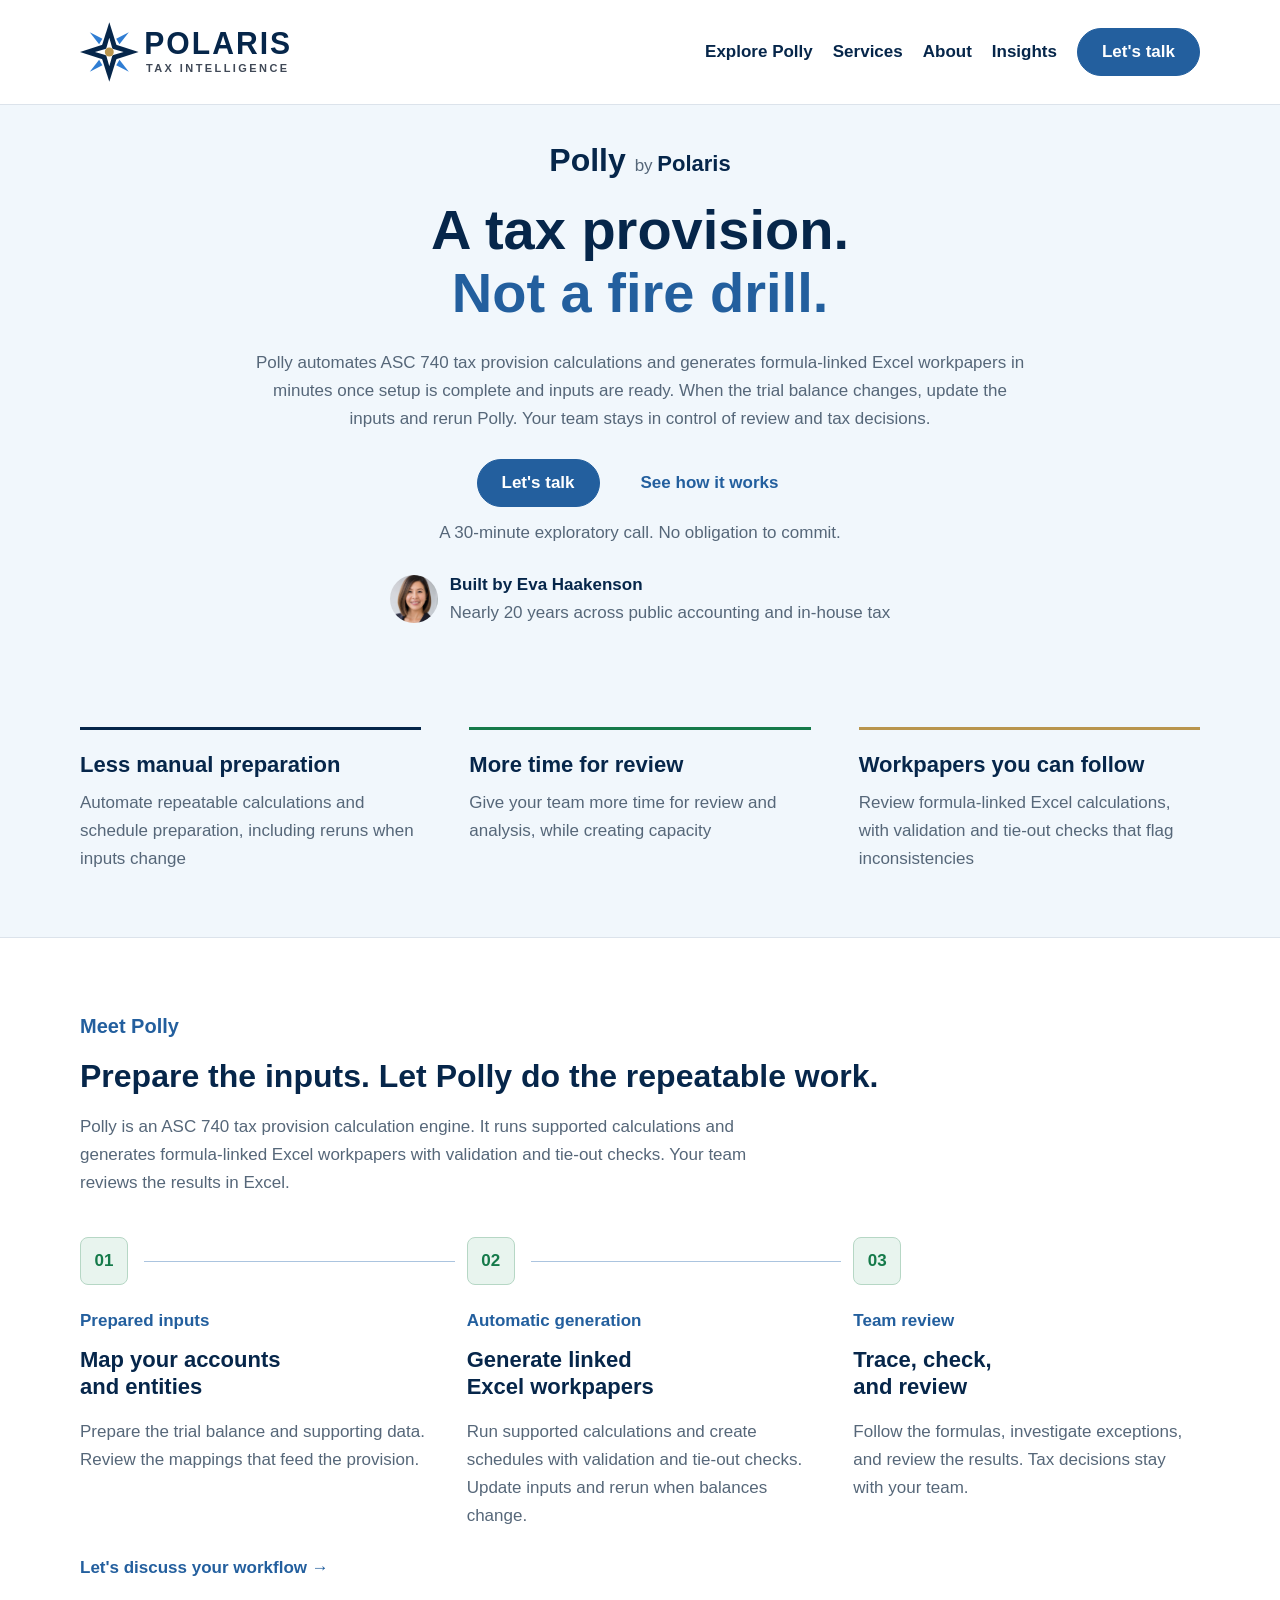
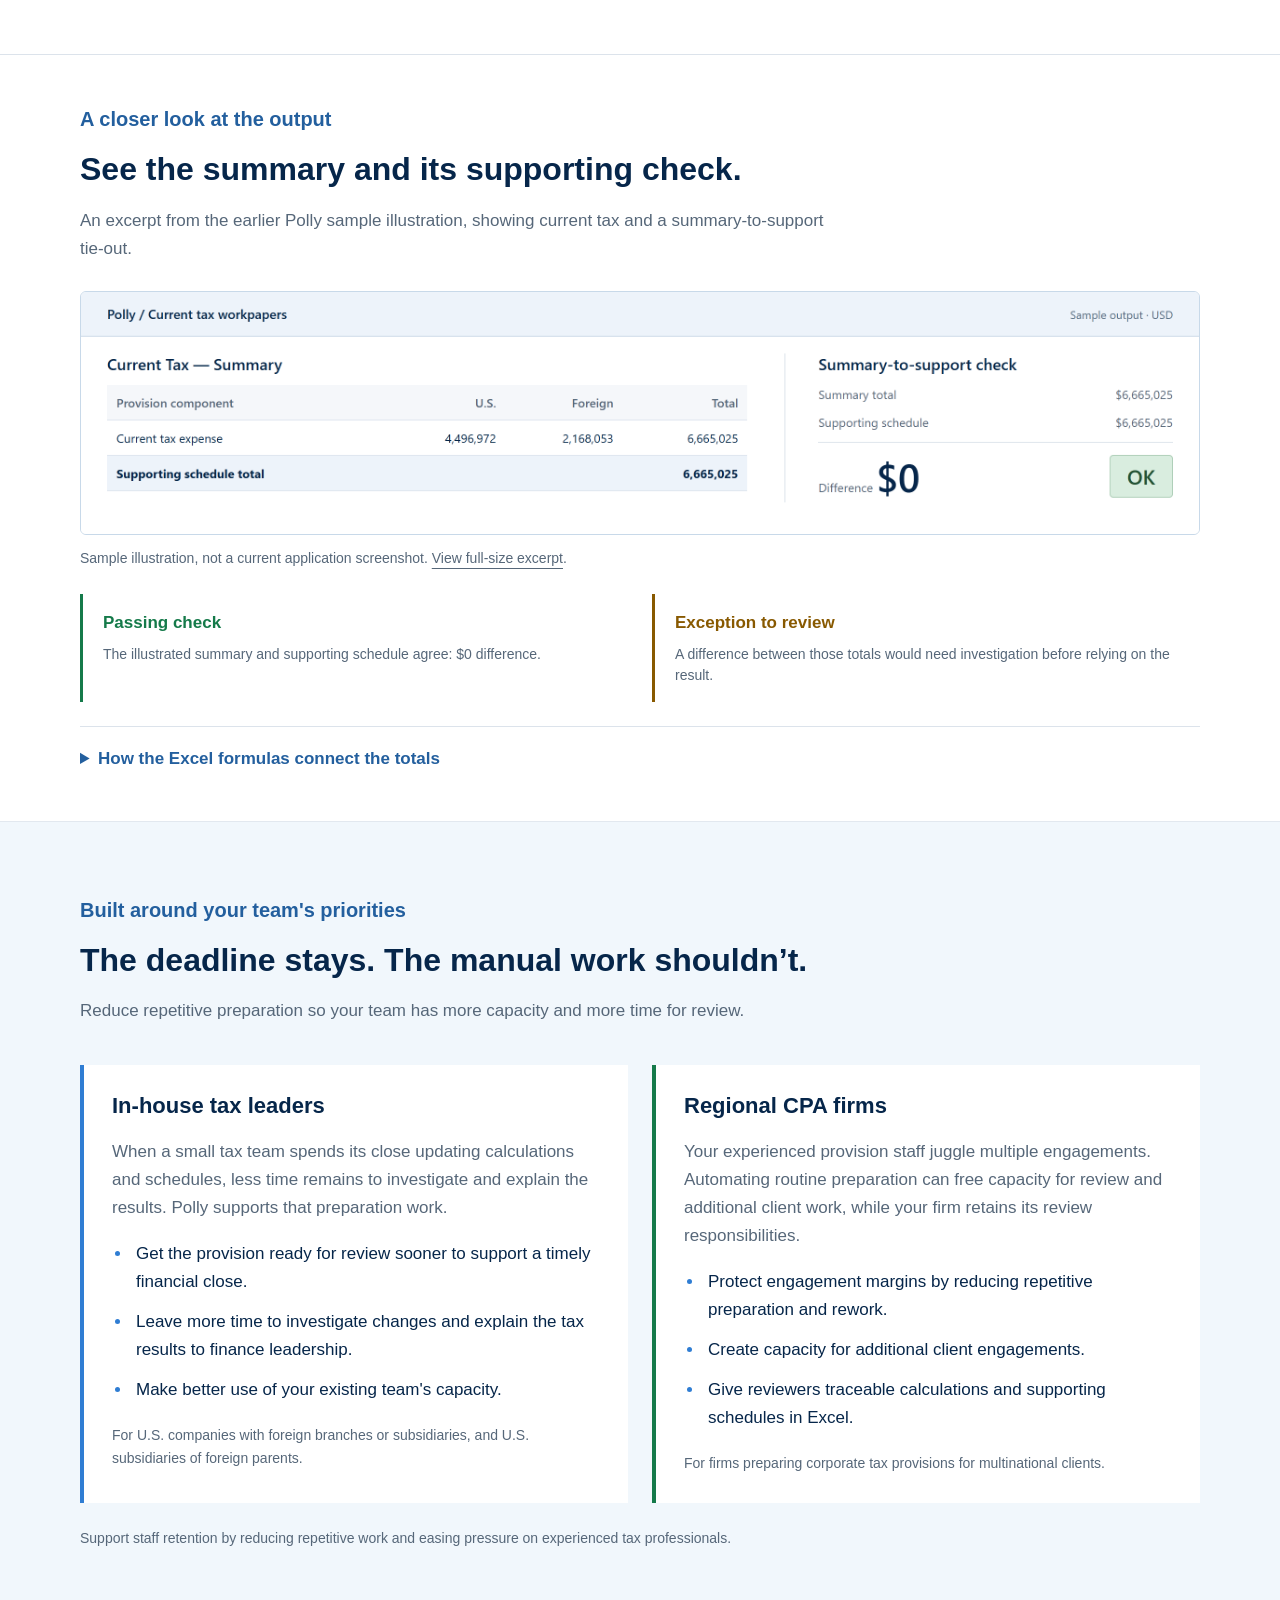
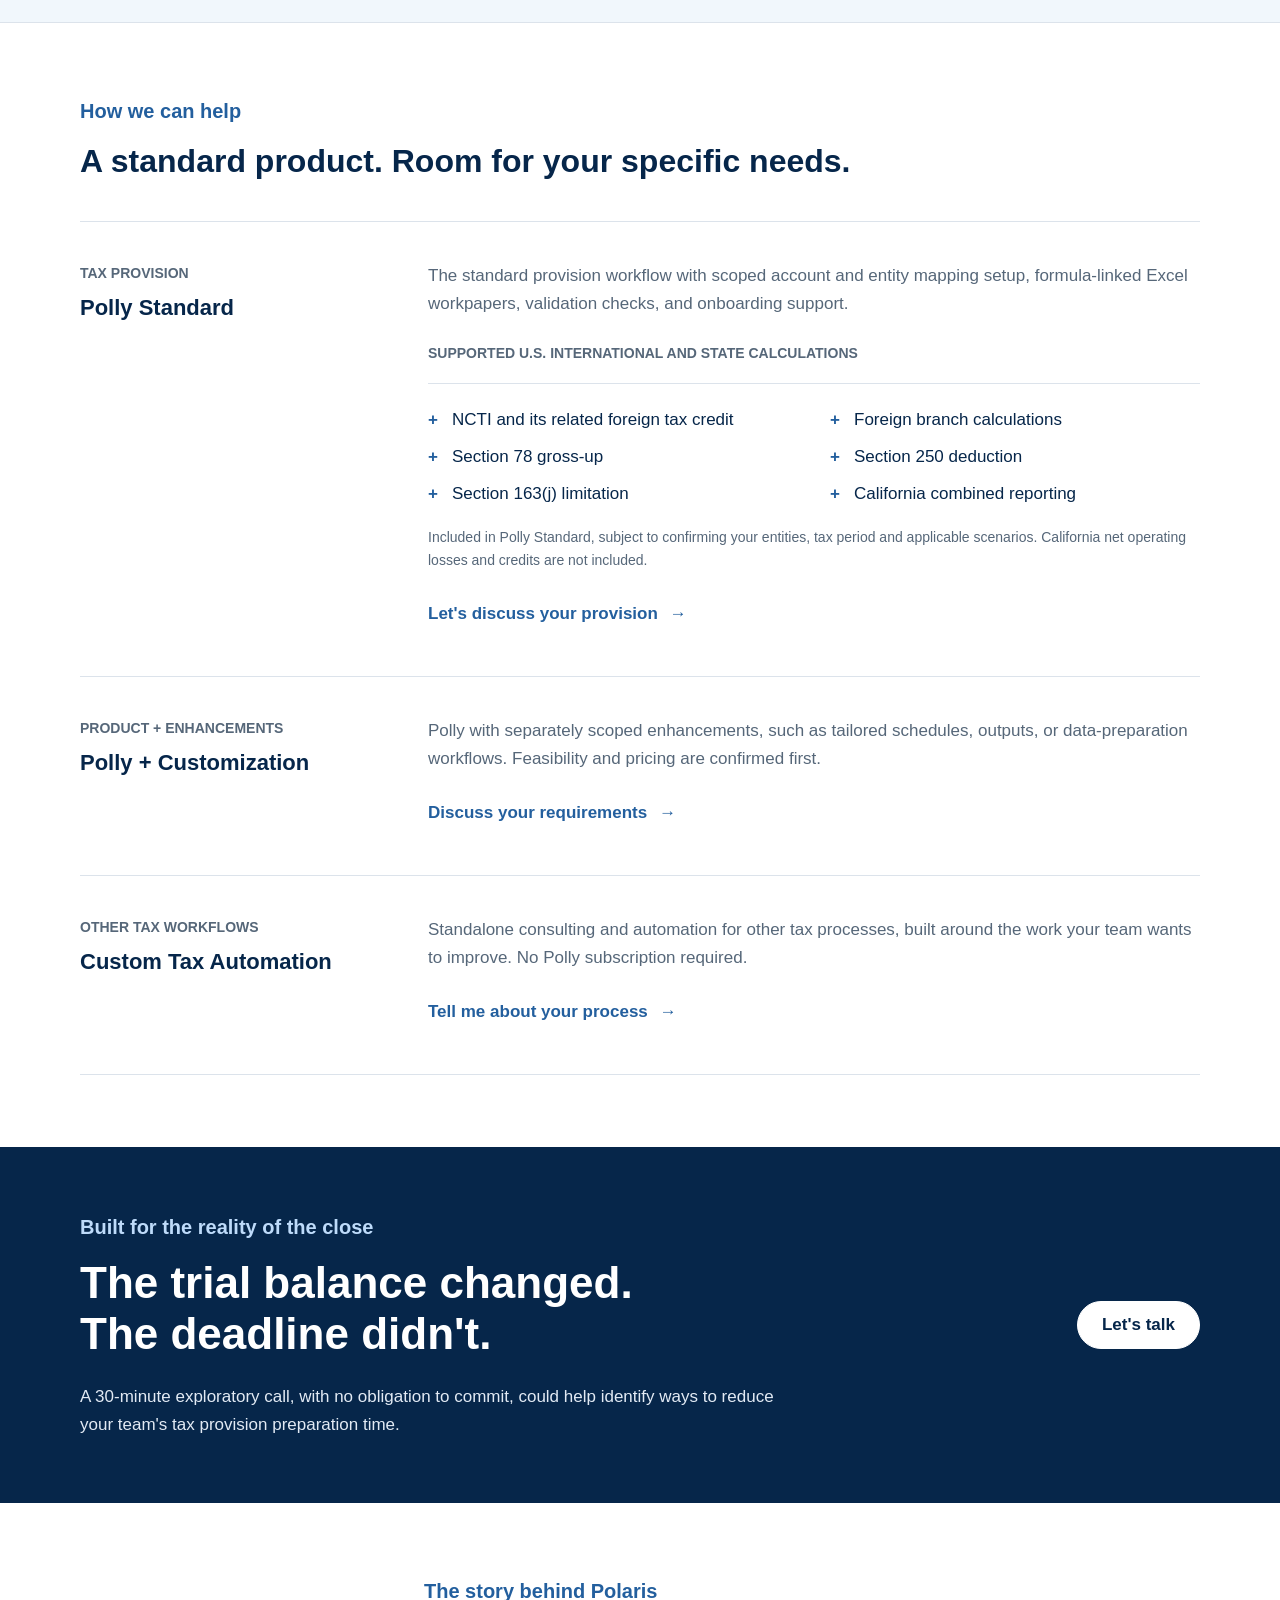
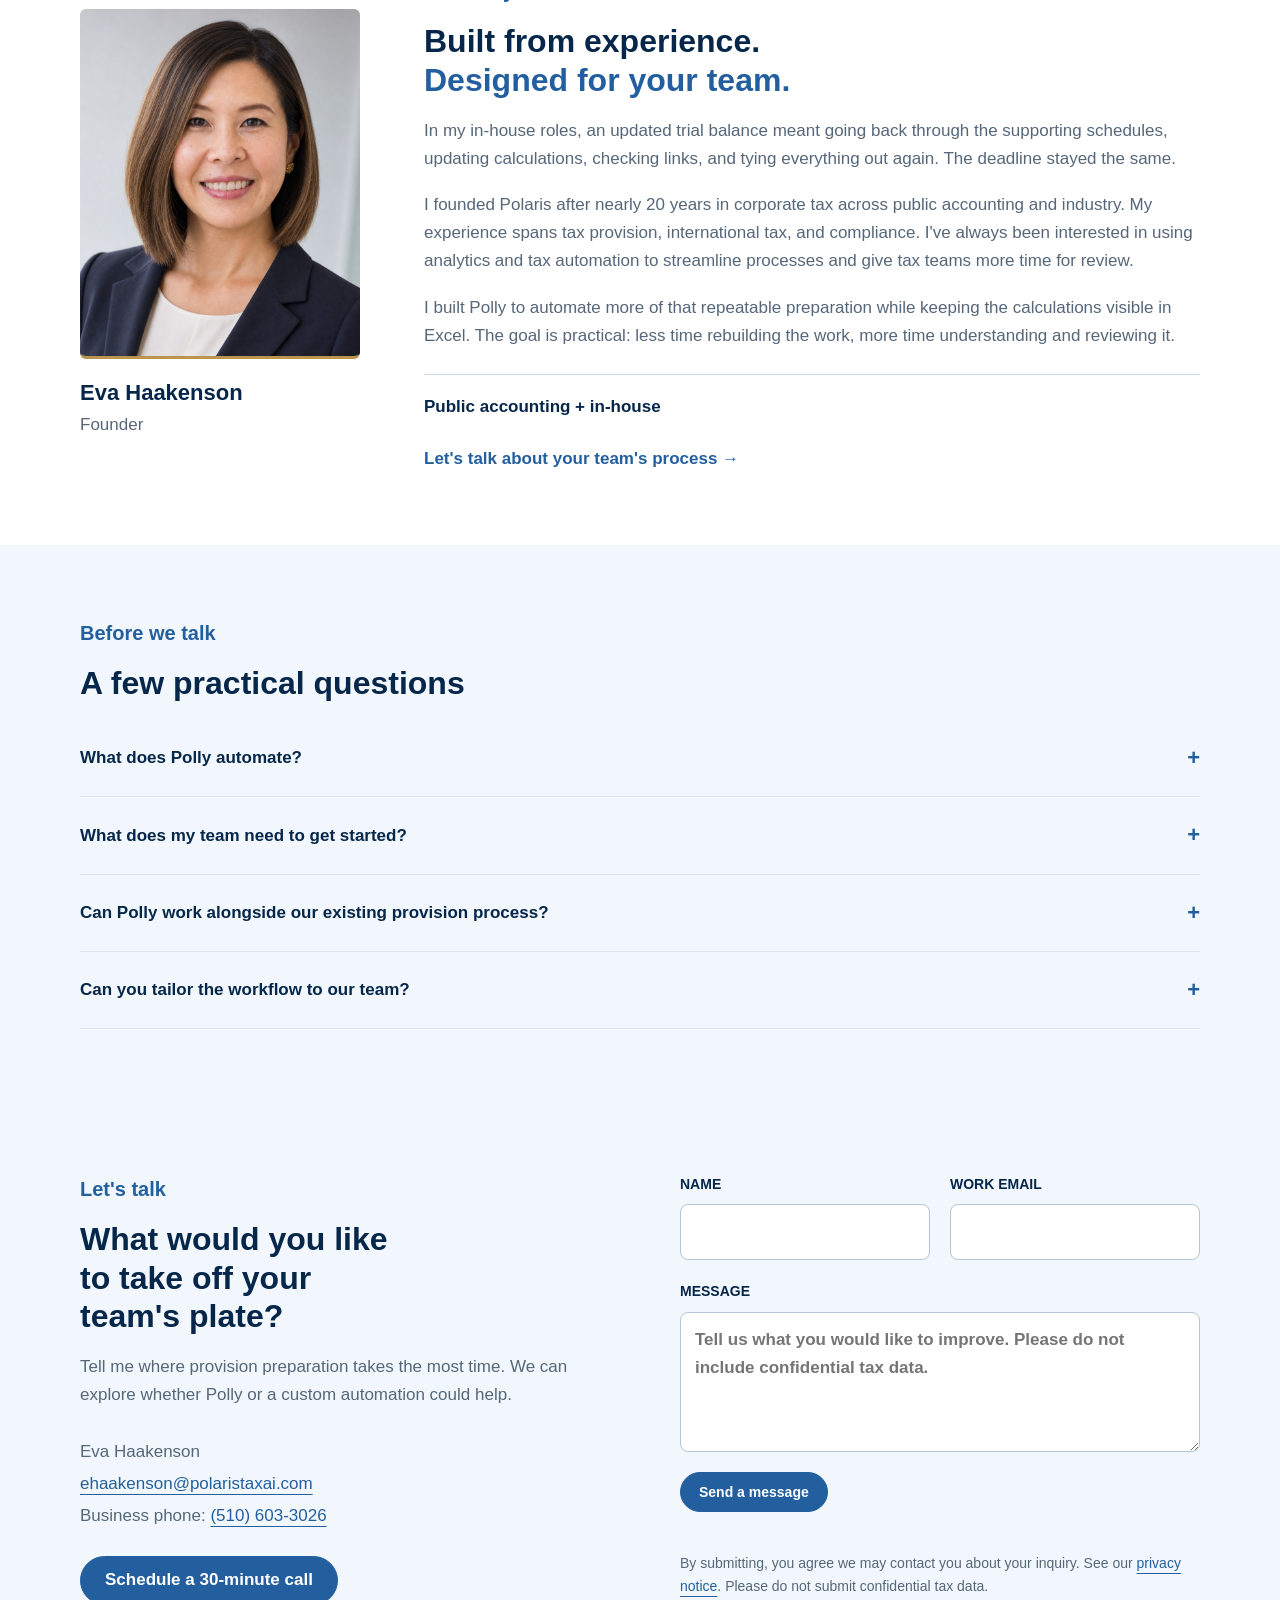
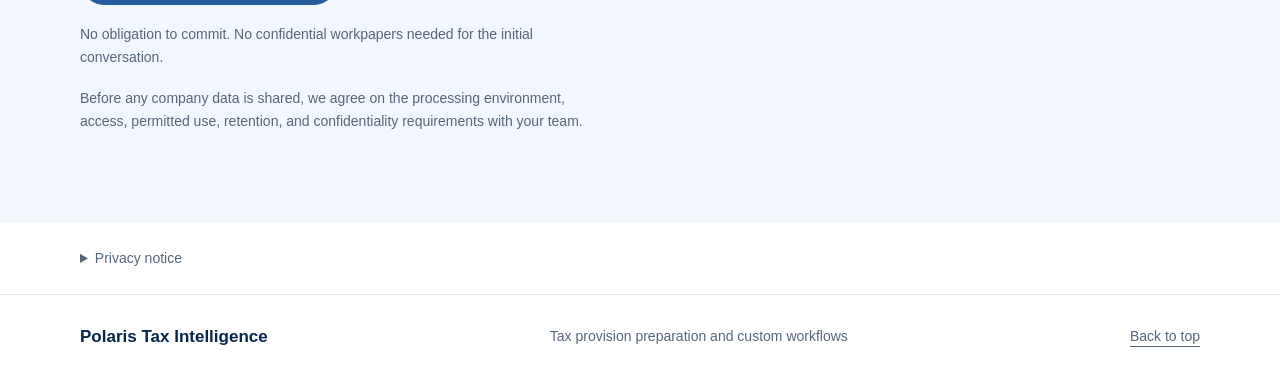
==== commit dedfdc90: "Use conversational founder wording and remove em dashes" ====
--- a/index.html
+++ b/index.html
@@ -9,7 +9,7 @@
 
 <link rel="stylesheet" href="polly-home.css">
 
-<link rel="canonical" href="https://www.polaristaxai.com/"><meta property="og:type" content="website"><meta property="og:url" content="https://www.polaristaxai.com/"><meta property="og:title" content="Polly by Polaris | Tax Provision Automation"><meta property="og:description" content="Reduce repetitive provision preparation with formula-linked Excel workpapers and validation checks. Explore Polaris or scoped help with your team's workflow."><meta property="og:image" content="https://www.polaristaxai.com/assets/og-cover-v2.png"><meta property="og:image:width" content="1200"><meta property="og:image:height" content="630"><meta property="og:image:alt" content="Polaris Tax Intelligence — Tax Provision Automation for Review-Ready Workpapers"><meta property="og:site_name" content="Polaris Tax Intelligence"><meta property="og:locale" content="en_US"><meta name="twitter:card" content="summary_large_image"><meta name="twitter:title" content="Polly by Polaris | Tax Provision Automation"><meta name="twitter:description" content="ASC 740 provision automation and scoped workflow consulting for in-house tax teams and CPA firms."><meta name="twitter:image" content="https://www.polaristaxai.com/assets/og-cover-v2.png"><meta name="twitter:image:alt" content="Polaris Tax Intelligence — Tax Provision Automation for Review-Ready Workpapers"><script defer="" src="https://static.cloudflareinsights.com/beacon.min.js" data-cf-beacon="{&quot;token&quot;: &quot;3e464f15ede34bcd8b127b769230fc96&quot;}"></script><script type="application/ld+json">
+<link rel="canonical" href="https://www.polaristaxai.com/"><meta property="og:type" content="website"><meta property="og:url" content="https://www.polaristaxai.com/"><meta property="og:title" content="Polly by Polaris | Tax Provision Automation"><meta property="og:description" content="Reduce repetitive provision preparation with formula-linked Excel workpapers and validation checks. Explore Polaris or scoped help with your team's workflow."><meta property="og:image" content="https://www.polaristaxai.com/assets/og-cover-v2.png"><meta property="og:image:width" content="1200"><meta property="og:image:height" content="630"><meta property="og:image:alt" content="Polaris Tax Intelligence :  Tax Provision Automation for Review-Ready Workpapers"><meta property="og:site_name" content="Polaris Tax Intelligence"><meta property="og:locale" content="en_US"><meta name="twitter:card" content="summary_large_image"><meta name="twitter:title" content="Polly by Polaris | Tax Provision Automation"><meta name="twitter:description" content="ASC 740 provision automation and scoped workflow consulting for in-house tax teams and CPA firms."><meta name="twitter:image" content="https://www.polaristaxai.com/assets/og-cover-v2.png"><meta name="twitter:image:alt" content="Polaris Tax Intelligence :  Tax Provision Automation for Review-Ready Workpapers"><script defer="" src="https://static.cloudflareinsights.com/beacon.min.js" data-cf-beacon="{&quot;token&quot;: &quot;3e464f15ede34bcd8b127b769230fc96&quot;}"></script><script type="application/ld+json">
       {
         "@context": "https://schema.org",
         "@type": "ProfessionalService",
@@ -67,7 +67,7 @@
 <article class="offering"><div class="offer-title"><p class="eyebrow">Other tax workflows</p><h3>Custom Tax Automation</h3></div><div class="offer-body"><p>Standalone consulting and automation for other tax processes, built around the work your team wants to improve. No Polly subscription required.</p><a class="service-link" href="#contact">Tell me about your process <span aria-hidden="true">→</span></a></div></article>
 </div></div></section>
 <div class="pilot-band"><section class="wrap pilot" id="pilot"><div><p class="eyebrow">Built for the reality of the close</p><h2 class="editorial-line">The trial balance changed.<br><span>The deadline didn't.</span></h2><p>A 30-minute exploratory call, with no obligation to commit, could help identify ways to reduce your team's tax provision preparation time.</p></div><a class="button" href="https://calendly.com/ehaakenson-polaristaxai/30min" target="_blank" rel="noopener noreferrer">Let's talk</a></section></div>
-<section class="band" id="about"><div class="wrap section founder"><div class="portrait"><img src="assets/eva-about.jpg" alt="Eva Haakenson, founder of Polaris Tax Intelligence" loading="lazy"><p class="founder-caption"><strong>Eva Haakenson</strong><br>Founder</p></div><div class="story"><p class="eyebrow">The story behind Polaris</p><h2>Built from experience.<br><span class="story-emphasis">Designed for your team.</span></h2><p>In my in-house roles, it meant going back through supporting schedules, updating calculations, checking links, and tying everything out again. I know what that means for a tax team working toward a fixed close.</p><p>I founded Polaris after nearly 20 years in corporate tax across public accounting and industry. My experience spans tax provision, international tax, and compliance. I've always been interested in using analytics and tax automation to streamline processes and give tax teams more time for review.</p><p>I built Polly to automate more of that repeatable preparation while keeping the calculations visible in Excel. The goal is practical: less time rebuilding the work, more time understanding and reviewing it.</p><div class="experience"><span>Public accounting + in-house</span></div><a class="section-link" href="https://calendly.com/ehaakenson-polaristaxai/30min" target="_blank" rel="noopener noreferrer">Let's talk about your team's process →</a></div></div></section>
+<section class="band" id="about"><div class="wrap section founder"><div class="portrait"><img src="assets/eva-about.jpg" alt="Eva Haakenson, founder of Polaris Tax Intelligence" loading="lazy"><p class="founder-caption"><strong>Eva Haakenson</strong><br>Founder</p></div><div class="story"><p class="eyebrow">The story behind Polaris</p><h2>Built from experience.<br><span class="story-emphasis">Designed for your team.</span></h2><p>In my in-house roles, an updated trial balance meant going back through the supporting schedules, updating calculations, checking links, and tying everything out again. The deadline stayed the same.</p><p>I founded Polaris after nearly 20 years in corporate tax across public accounting and industry. My experience spans tax provision, international tax, and compliance. I've always been interested in using analytics and tax automation to streamline processes and give tax teams more time for review.</p><p>I built Polly to automate more of that repeatable preparation while keeping the calculations visible in Excel. The goal is practical: less time rebuilding the work, more time understanding and reviewing it.</p><div class="experience"><span>Public accounting + in-house</span></div><a class="section-link" href="https://calendly.com/ehaakenson-polaristaxai/30min" target="_blank" rel="noopener noreferrer">Let's talk about your team's process →</a></div></div></section>
 <section class="wrap section faq" id="faq"><p class="eyebrow">Before we talk</p><h2>A few practical questions</h2>
 <details><summary>What does Polly automate?</summary><p>Once setup is complete and the required inputs are ready, Polly runs supported ASC 740 calculations and generates formula-linked Excel workpapers with validation and tie-out checks. Your team retains responsibility for the inputs, mappings, tax decisions, review, and sign-off.</p></details>
 <details><summary>What does my team need to get started?</summary><p>We first confirm your entities, tax period, and scope. Setup includes account and entity mappings, a trial balance, and supporting tax data. We work through the specific requirements with your team before beginning. As your data changes, new accounts or changes in classification or tax treatment need review and any necessary mapping updates.</p></details>
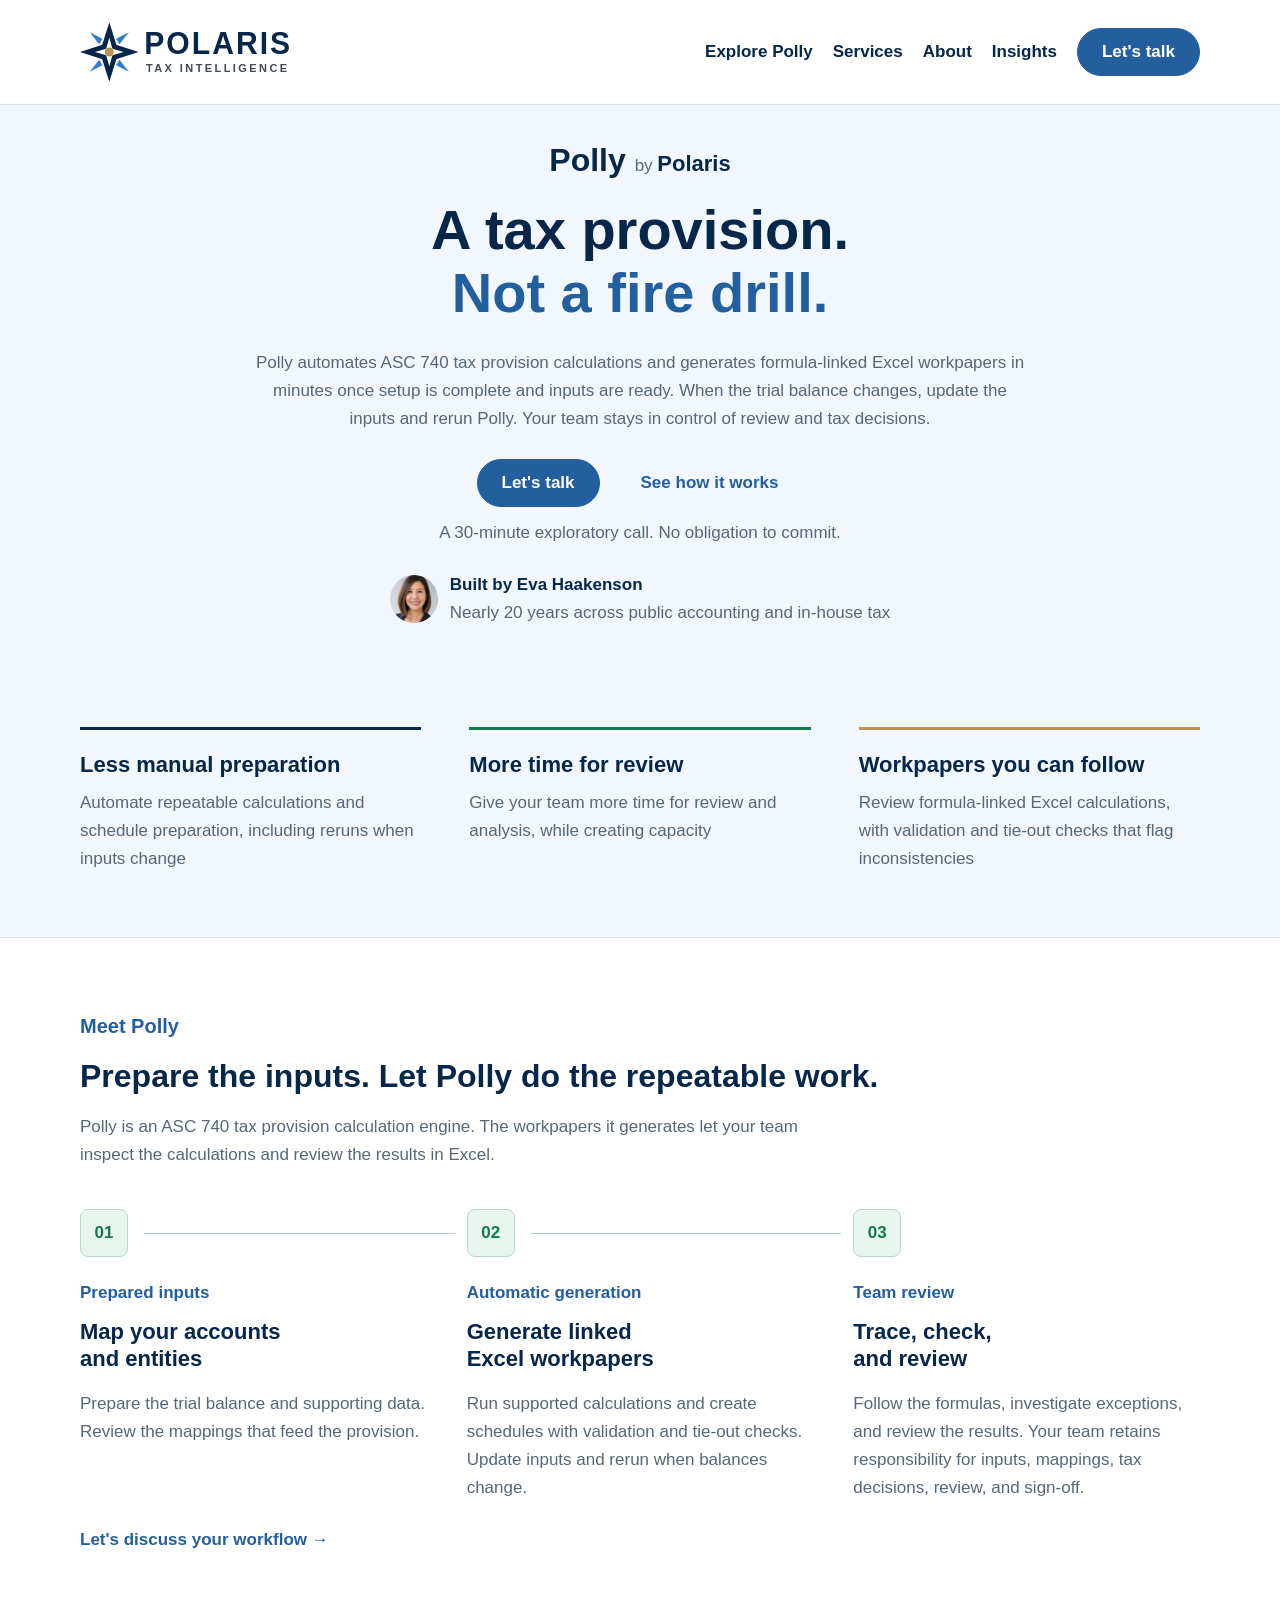
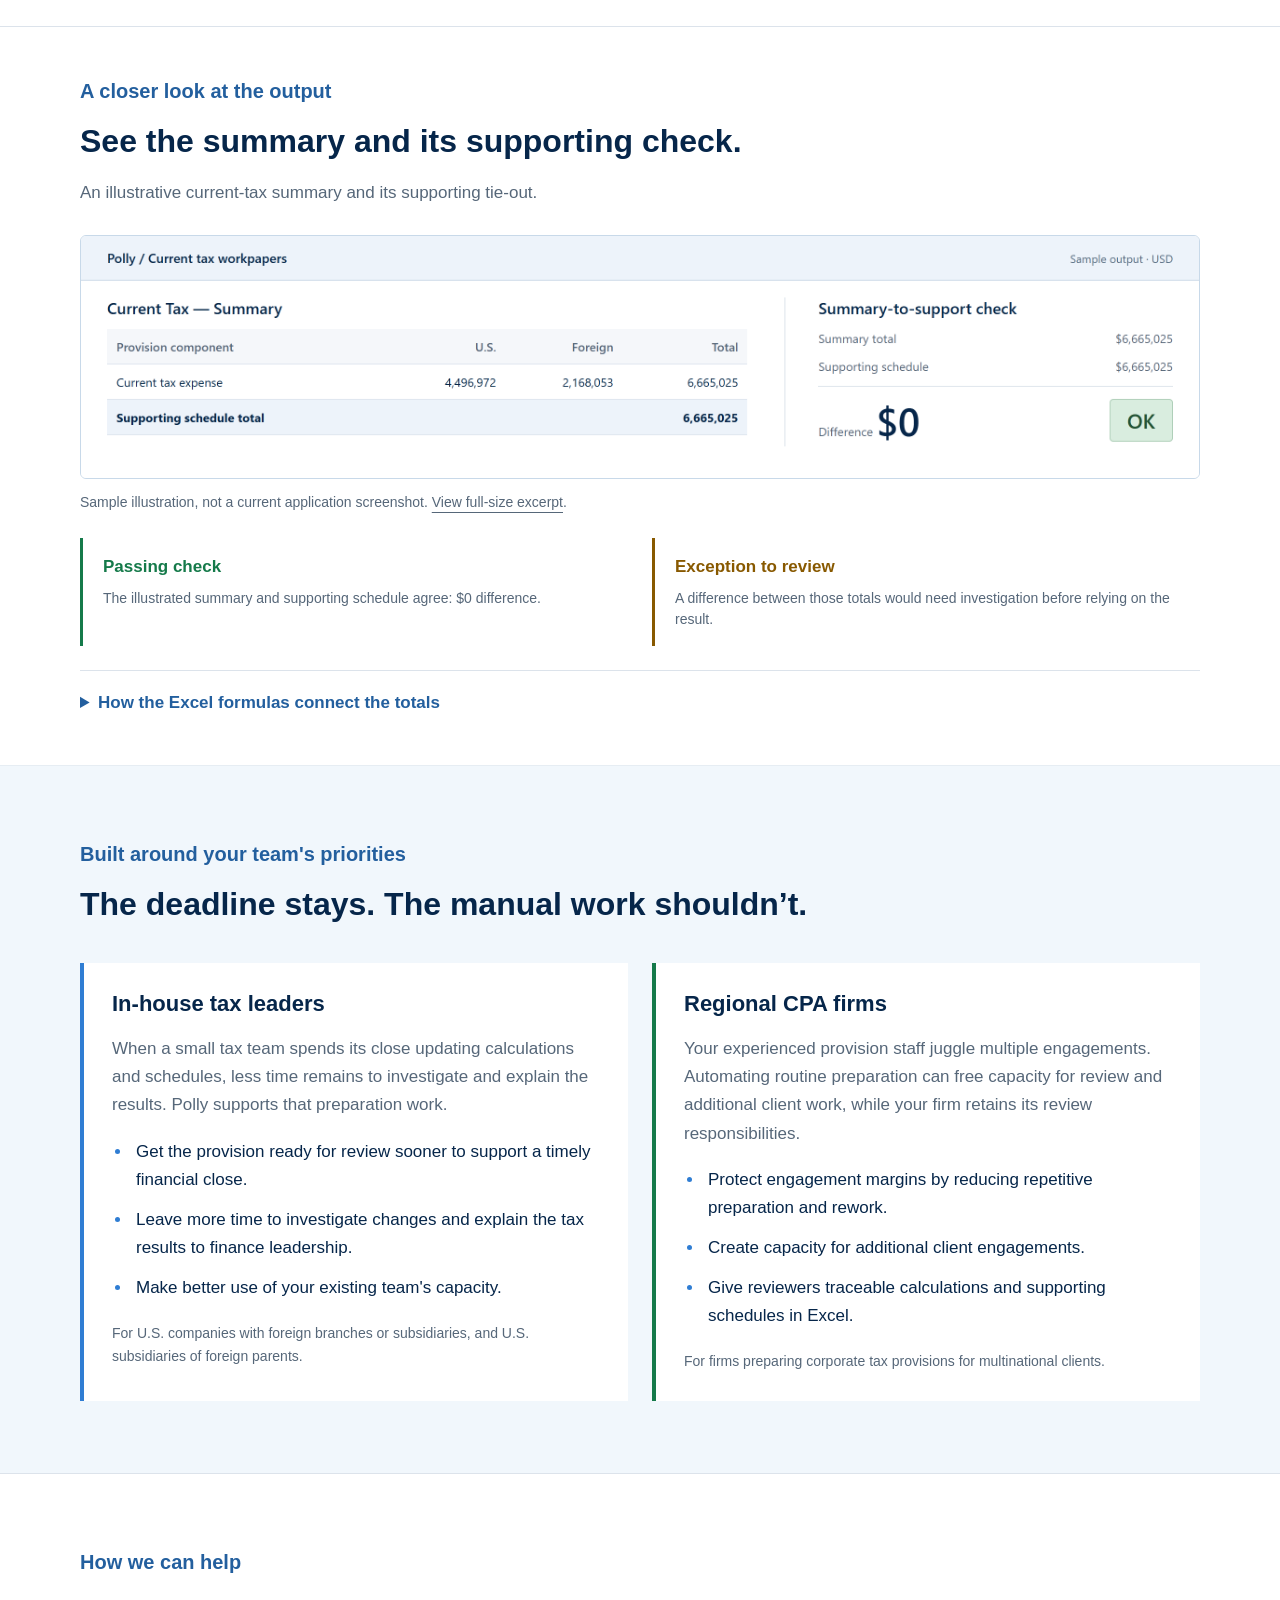
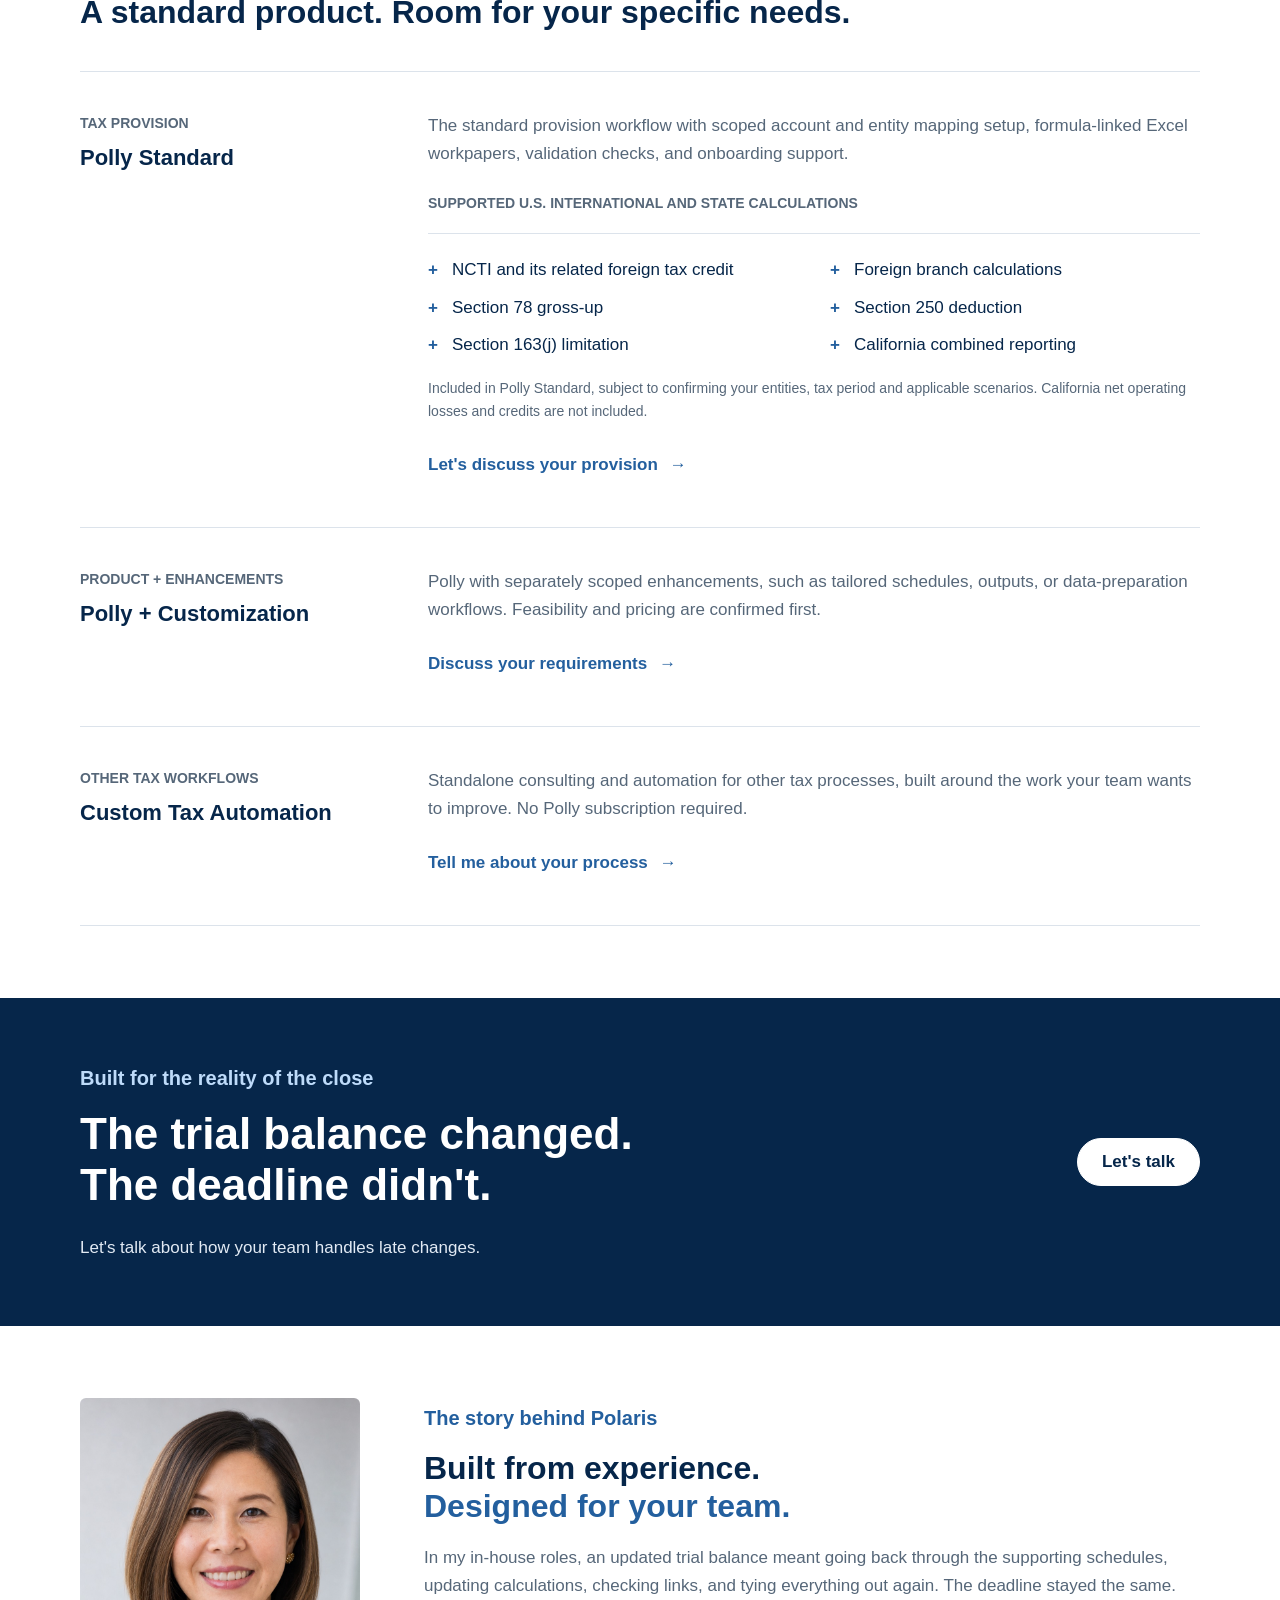
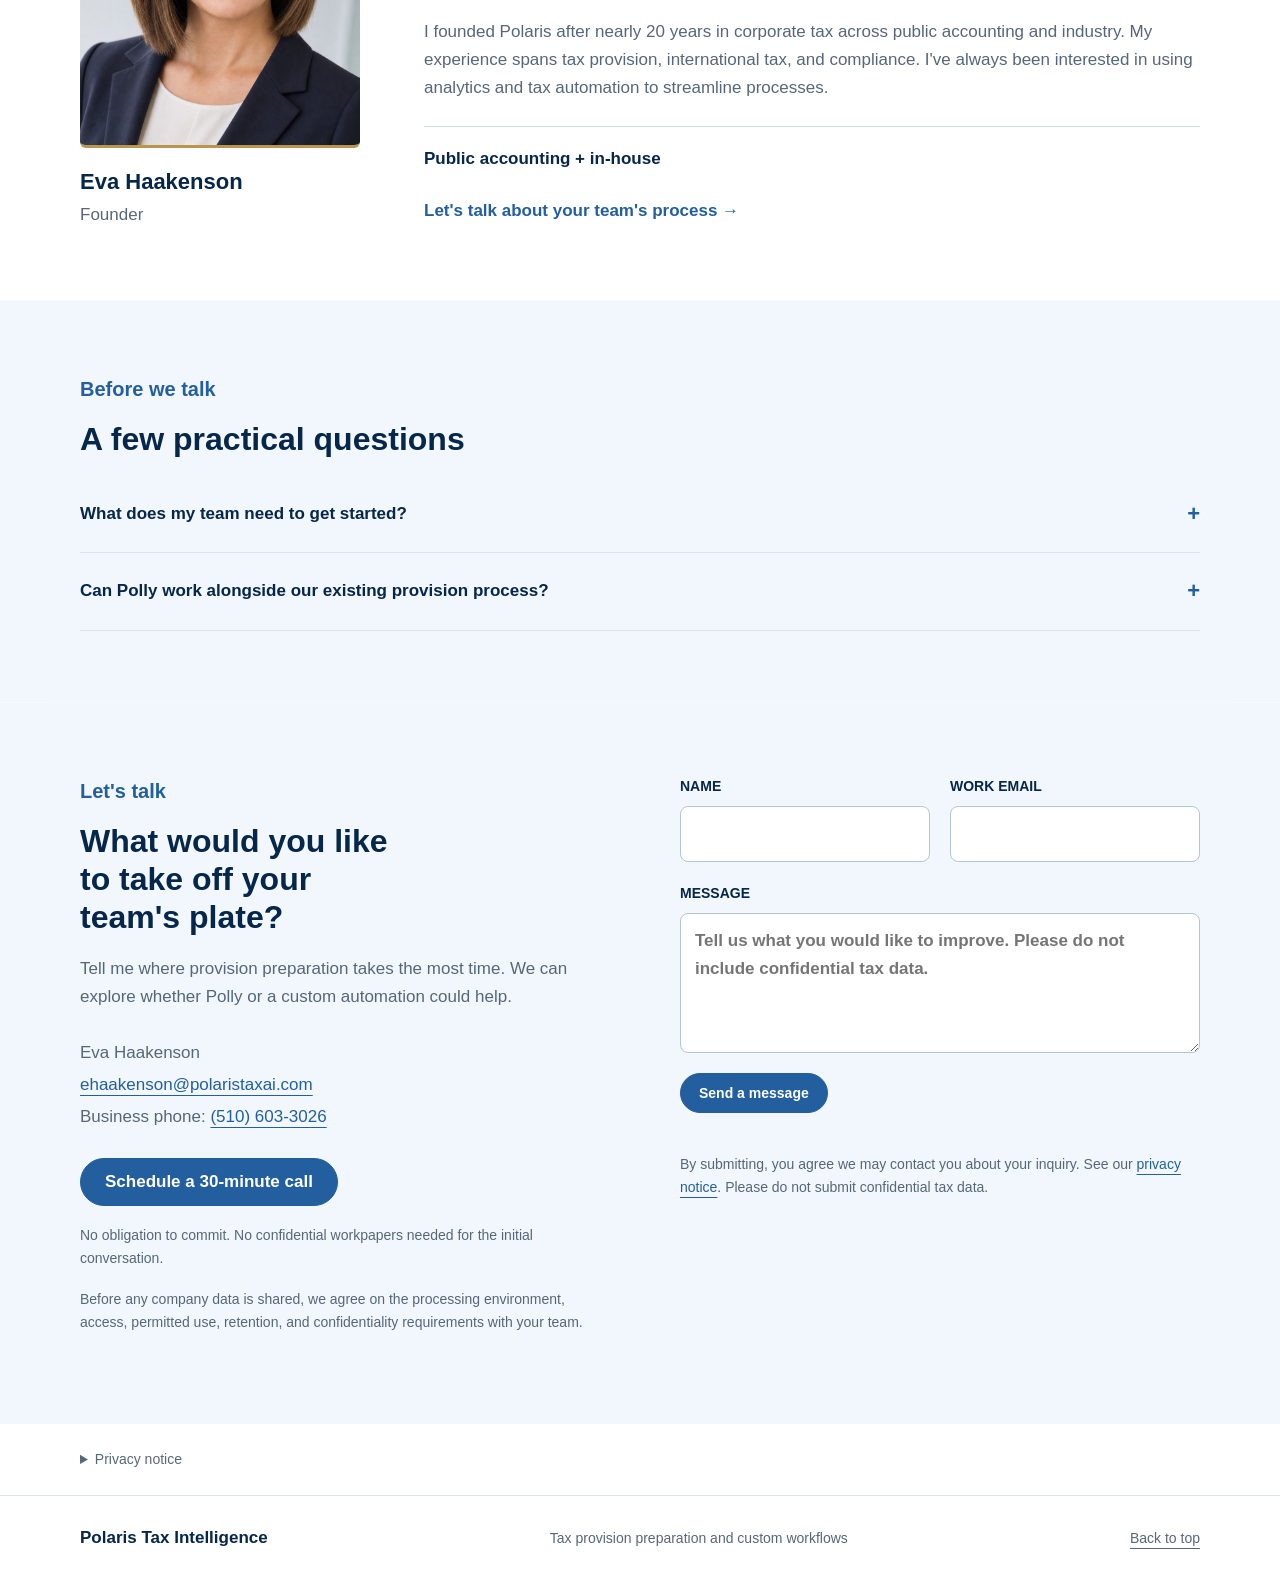
==== commit c506a391: "Publish concise homepage copy and bold section labels" ====
--- a/index.html
+++ b/index.html
@@ -7,7 +7,7 @@
 <meta name="description" content="Polly automates tax provision preparation workflows, producing formula-linked Excel workpapers for your team and advisers to review.">
 
 
-<link rel="stylesheet" href="polly-home.css">
+<link rel="stylesheet" href="polly-home.css?v=20261103-refined">
 
 <link rel="canonical" href="https://www.polaristaxai.com/"><meta property="og:type" content="website"><meta property="og:url" content="https://www.polaristaxai.com/"><meta property="og:title" content="Polly by Polaris | Tax Provision Automation"><meta property="og:description" content="Reduce repetitive provision preparation with formula-linked Excel workpapers and validation checks. Explore Polaris or scoped help with your team's workflow."><meta property="og:image" content="https://www.polaristaxai.com/assets/og-cover-v2.png"><meta property="og:image:width" content="1200"><meta property="og:image:height" content="630"><meta property="og:image:alt" content="Polaris Tax Intelligence :  Tax Provision Automation for Review-Ready Workpapers"><meta property="og:site_name" content="Polaris Tax Intelligence"><meta property="og:locale" content="en_US"><meta name="twitter:card" content="summary_large_image"><meta name="twitter:title" content="Polly by Polaris | Tax Provision Automation"><meta name="twitter:description" content="ASC 740 provision automation and scoped workflow consulting for in-house tax teams and CPA firms."><meta name="twitter:image" content="https://www.polaristaxai.com/assets/og-cover-v2.png"><meta name="twitter:image:alt" content="Polaris Tax Intelligence :  Tax Provision Automation for Review-Ready Workpapers"><script defer="" src="https://static.cloudflareinsights.com/beacon.min.js" data-cf-beacon="{&quot;token&quot;: &quot;3e464f15ede34bcd8b127b769230fc96&quot;}"></script><script type="application/ld+json">
       {
@@ -28,7 +28,7 @@
         ],
         "knowsAbout": ["ASC 740", "Tax provision", "Income tax automation", "Workpaper workflows", "Account mapping", "International tax"]
       }
-    </script><script type="application/ld+json">{"@context":"https://schema.org","@type":"FAQPage","mainEntity":[{"@type":"Question","name":"What does Polly automate?","acceptedAnswer":{"@type":"Answer","text":"Once setup is complete and the required inputs are ready, Polly runs supported ASC 740 calculations and generates formula-linked Excel workpapers with validation and tie-out checks. Your team retains responsibility for the inputs, mappings, tax decisions, review, and sign-off."}},{"@type":"Question","name":"What does my team need to get started?","acceptedAnswer":{"@type":"Answer","text":"We first confirm your entities, tax period, and scope. Setup includes account and entity mappings, a trial balance, and supporting tax data. We work through the specific requirements with your team before beginning. As your data changes, new accounts or changes in classification or tax treatment need review and any necessary mapping updates."}},{"@type":"Question","name":"Can Polly work alongside our existing provision process?","acceptedAnswer":{"@type":"Answer","text":"We start with what your current tools handle well and where manual preparation remains. Polly can be evaluated for an agreed part of the workflow without committing to replace your existing system. We confirm how its inputs and outputs would fit your process."}},{"@type":"Question","name":"Can you tailor the workflow to our team?","acceptedAnswer":{"@type":"Answer","text":"We can discuss tailored schedules, outputs, or data-preparation workflows. Enhancements are separately scoped, with feasibility and pricing agreed before work begins. Standalone tax automation consulting is also available without a Polly subscription."}}]}</script></head>
+    </script><script type="application/ld+json">{"@context":"https://schema.org","@type":"FAQPage","mainEntity":[{"@type":"Question","name":"What does my team need to get started?","acceptedAnswer":{"@type":"Answer","text":"We first confirm your entities, tax period, and scope. Setup includes account and entity mappings, a trial balance, and supporting tax data. We work through the specific requirements with your team before beginning. As your data changes, new accounts or changes in classification or tax treatment need review and any necessary mapping updates."}},{"@type":"Question","name":"Can Polly work alongside our existing provision process?","acceptedAnswer":{"@type":"Answer","text":"We start with what your current tools handle well and where manual preparation remains. Polly can be evaluated for an agreed part of the workflow without committing to replace your existing system. We confirm how its inputs and outputs would fit your process."}}]}</script></head>
 <body>
 
 
@@ -48,33 +48,31 @@
 <div><h2>Workpapers you can follow</h2><p>Review formula-linked Excel calculations, with validation and tie-out checks that flag inconsistencies</p></div>
 </div></section>
 
-<section class="band" id="polly"><div class="wrap section"><div class="section-head"><p class="eyebrow">Meet Polly</p><h2>Prepare the inputs. Let Polly do the repeatable work.</h2><p>Polly is an ASC 740 tax provision calculation engine. It runs supported calculations and generates formula-linked Excel workpapers with validation and tie-out checks. Your team reviews the results in Excel.</p></div>
+<section class="band" id="polly"><div class="wrap section"><div class="section-head"><p class="eyebrow">Meet Polly</p><h2>Prepare the inputs. Let Polly do the repeatable work.</h2><p>Polly is an ASC 740 tax provision calculation engine. The workpapers it generates let your team inspect the calculations and review the results in Excel.</p></div>
 <div class="steps connected-workflow" aria-label="Provision workflow">
 <div><div class="step-marker" aria-hidden="true">01</div><p class="step-label">Prepared inputs</p><h3>Map your accounts <br>and entities</h3><p>Prepare the trial balance and supporting data. Review the mappings that feed the provision.</p></div>
 <div><div class="step-marker" aria-hidden="true">02</div><p class="step-label">Automatic generation</p><h3>Generate linked <br>Excel workpapers</h3><p>Run supported calculations and create schedules with validation and tie-out checks. Update inputs and rerun when balances change.</p></div>
-<div><div class="step-marker" aria-hidden="true">03</div><p class="step-label">Team review</p><h3>Trace, check, <br>and review</h3><p>Follow the formulas, investigate exceptions, and review the results. Tax decisions stay with your team.</p></div>
+<div><div class="step-marker" aria-hidden="true">03</div><p class="step-label">Team review</p><h3>Trace, check, <br>and review</h3><p>Follow the formulas, investigate exceptions, and review the results. Your team retains responsibility for inputs, mappings, tax decisions, review, and sign-off.</p></div>
 </div>
 <a class="section-cta" href="https://calendly.com/ehaakenson-polaristaxai/30min" target="_blank" rel="noopener noreferrer">Let's discuss your workflow →</a>
 </div></section>
 
-<section class="sample-section" id="sample-output"><div class="wrap sample-inner"><div class="sample-heading"><p class="eyebrow">A closer look at the output</p><h2>See the summary and its supporting check.</h2><p>An excerpt from the earlier Polly sample illustration, showing current tax and a summary-to-support tie-out.</p></div><figure class="sample-figure"><a href="assets/workpaper-preview.png" target="_blank" rel="noopener" aria-label="Open sample illustration at full size"><img src="assets/workpaper-preview.png" width="2400" height="520" alt="Sample illustration: current tax totals 6,665,025 dollars, matching the supporting schedule with a zero difference and OK status."></a><figcaption>Sample illustration, not a current application screenshot. <a href="assets/workpaper-preview.png" target="_blank" rel="noopener">View full-size excerpt</a>.</figcaption></figure><div class="check-context" aria-label="Understanding check results"><p class="check-pass"><strong>Passing check</strong><span>The illustrated summary and supporting schedule agree: $0 difference.</span></p><p class="check-review"><strong>Exception to review</strong><span>A difference between those totals would need investigation before relying on the result.</span></p></div><details class="sample-formula"><summary>How the Excel formulas connect the totals</summary><p>In this sample, the summary adds U.S. current tax of <strong>$4,496,972</strong> in cell C10 to foreign current tax of <strong>$2,168,053</strong> in cell D10. Cell E10 calculates the total of <strong>$6,665,025</strong>:</p><code>=C10+D10</code><p>The supporting schedule totals the entity-level calculations separately. The tie-out check compares that amount with the summary total and shows a <strong>$0 difference</strong>.</p><p class="fine">Your reviewer can follow these formulas in Excel and check that the schedules agree. Reviewing the inputs and tax treatment remains your team's responsibility.</p></details></div></section>
-<section class="wrap section" id="teams"><div class="section-head"><p class="eyebrow">Built around your team's priorities</p><h2>The deadline stays. The manual work shouldn’t.</h2><p>Reduce repetitive preparation so your team has more capacity and more time for review.</p></div>
+<section class="sample-section" id="sample-output"><div class="wrap sample-inner"><div class="sample-heading"><p class="eyebrow">A closer look at the output</p><h2>See the summary and its supporting check.</h2><p>An illustrative current-tax summary and its supporting tie-out.</p></div><figure class="sample-figure"><a href="assets/workpaper-preview.png" target="_blank" rel="noopener" aria-label="Open sample illustration at full size"><img src="assets/workpaper-preview.png" width="2400" height="520" alt="Sample illustration: current tax totals 6,665,025 dollars, matching the supporting schedule with a zero difference and OK status."></a><figcaption>Sample illustration, not a current application screenshot. <a href="assets/workpaper-preview.png" target="_blank" rel="noopener">View full-size excerpt</a>.</figcaption></figure><div class="check-context" aria-label="Understanding check results"><p class="check-pass"><strong>Passing check</strong><span>The illustrated summary and supporting schedule agree: $0 difference.</span></p><p class="check-review"><strong>Exception to review</strong><span>A difference between those totals would need investigation before relying on the result.</span></p></div><details class="sample-formula"><summary>How the Excel formulas connect the totals</summary><p>In this sample, the summary adds U.S. current tax of <strong>$4,496,972</strong> in cell C10 to foreign current tax of <strong>$2,168,053</strong> in cell D10. Cell E10 calculates the total of <strong>$6,665,025</strong>:</p><code>=C10+D10</code><p>The supporting schedule totals the entity-level calculations separately. The tie-out check compares that amount with the summary total and shows a <strong>$0 difference</strong>.</p><p class="fine">Your reviewer can follow these formulas in Excel and check that the schedules agree. Reviewing the inputs and tax treatment remains your team's responsibility.</p></details></div></section>
+<section class="wrap section" id="teams"><div class="section-head"><p class="eyebrow">Built around your team's priorities</p><h2>The deadline stays. The manual work shouldn’t.</h2></div>
 <div class="columns"><article class="audience"><h3>In-house tax leaders</h3><p>When a small tax team spends its close updating calculations and schedules, less time remains to investigate and explain the results. Polly supports that preparation work.</p><ul><li>Get the provision ready for review sooner to support a timely financial close.</li><li>Leave more time to investigate changes and explain the tax results to finance leadership.</li><li>Make better use of your existing team's capacity.</li></ul><p class="fine">For U.S. companies with foreign branches or subsidiaries, and U.S. subsidiaries of foreign parents.</p></article>
-<article class="audience"><h3>Regional CPA firms</h3><p>Your experienced provision staff juggle multiple engagements. Automating routine preparation can free capacity for review and additional client work, while your firm retains its review responsibilities.</p><ul><li>Protect engagement margins by reducing repetitive preparation and rework.</li><li>Create capacity for additional client engagements.</li><li>Give reviewers traceable calculations and supporting schedules in Excel.</li></ul><p class="fine">For firms preparing corporate tax provisions for multinational clients.</p></article></div><p class="retention-note">Support staff retention by reducing repetitive work and easing pressure on experienced tax professionals.</p></section>
+<article class="audience"><h3>Regional CPA firms</h3><p>Your experienced provision staff juggle multiple engagements. Automating routine preparation can free capacity for review and additional client work, while your firm retains its review responsibilities.</p><ul><li>Protect engagement margins by reducing repetitive preparation and rework.</li><li>Create capacity for additional client engagements.</li><li>Give reviewers traceable calculations and supporting schedules in Excel.</li></ul><p class="fine">For firms preparing corporate tax provisions for multinational clients.</p></article></div></section>
 <section class="band" id="offerings"><div class="wrap section"><div class="section-head"><p class="eyebrow">How we can help</p><h2>A standard product. Room for your specific needs.</h2></div><div class="offerings">
 <article class="offering"><div class="offer-title"><p class="eyebrow">Tax provision</p><h3>Polly Standard</h3></div><div class="offer-body"><p>The standard provision workflow with scoped account and entity mapping setup, formula-linked Excel workpapers, validation checks, and onboarding support.</p><div class="coverage"><p class="included-head">Supported U.S. international and state calculations</p><ul class="included-list"><li>NCTI and its related foreign tax credit</li><li>Foreign branch calculations</li><li>Section 78 gross-up</li><li>Section 250 deduction</li><li>Section 163(j) limitation</li><li>California combined reporting</li></ul><p class="fine">Included in Polly Standard, subject to confirming your entities, tax period and applicable scenarios. California net operating losses and credits are not included.</p></div><a class="service-link" href="#contact">Let's discuss your provision <span aria-hidden="true">→</span></a></div></article>
 <article class="offering"><div class="offer-title"><p class="eyebrow">Product + enhancements</p><h3>Polly + Customization</h3></div><div class="offer-body"><p>Polly with separately scoped enhancements, such as tailored schedules, outputs, or data-preparation workflows. Feasibility and pricing are confirmed first.</p><a class="service-link" href="#contact">Discuss your requirements <span aria-hidden="true">→</span></a></div></article>
 <article class="offering"><div class="offer-title"><p class="eyebrow">Other tax workflows</p><h3>Custom Tax Automation</h3></div><div class="offer-body"><p>Standalone consulting and automation for other tax processes, built around the work your team wants to improve. No Polly subscription required.</p><a class="service-link" href="#contact">Tell me about your process <span aria-hidden="true">→</span></a></div></article>
 </div></div></section>
-<div class="pilot-band"><section class="wrap pilot" id="pilot"><div><p class="eyebrow">Built for the reality of the close</p><h2 class="editorial-line">The trial balance changed.<br><span>The deadline didn't.</span></h2><p>A 30-minute exploratory call, with no obligation to commit, could help identify ways to reduce your team's tax provision preparation time.</p></div><a class="button" href="https://calendly.com/ehaakenson-polaristaxai/30min" target="_blank" rel="noopener noreferrer">Let's talk</a></section></div>
-<section class="band" id="about"><div class="wrap section founder"><div class="portrait"><img src="assets/eva-about.jpg" alt="Eva Haakenson, founder of Polaris Tax Intelligence" loading="lazy"><p class="founder-caption"><strong>Eva Haakenson</strong><br>Founder</p></div><div class="story"><p class="eyebrow">The story behind Polaris</p><h2>Built from experience.<br><span class="story-emphasis">Designed for your team.</span></h2><p>In my in-house roles, an updated trial balance meant going back through the supporting schedules, updating calculations, checking links, and tying everything out again. The deadline stayed the same.</p><p>I founded Polaris after nearly 20 years in corporate tax across public accounting and industry. My experience spans tax provision, international tax, and compliance. I've always been interested in using analytics and tax automation to streamline processes and give tax teams more time for review.</p><p>I built Polly to automate more of that repeatable preparation while keeping the calculations visible in Excel. The goal is practical: less time rebuilding the work, more time understanding and reviewing it.</p><div class="experience"><span>Public accounting + in-house</span></div><a class="section-link" href="https://calendly.com/ehaakenson-polaristaxai/30min" target="_blank" rel="noopener noreferrer">Let's talk about your team's process →</a></div></div></section>
+<div class="pilot-band"><section class="wrap pilot" id="pilot"><div><p class="eyebrow">Built for the reality of the close</p><h2 class="editorial-line">The trial balance changed.<br><span>The deadline didn't.</span></h2><p>Let's talk about how your team handles late changes.</p></div><a class="button" href="https://calendly.com/ehaakenson-polaristaxai/30min" target="_blank" rel="noopener noreferrer">Let's talk</a></section></div>
+<section class="band" id="about"><div class="wrap section founder"><div class="portrait"><img src="assets/eva-about.jpg" alt="Eva Haakenson, founder of Polaris Tax Intelligence" loading="lazy"><p class="founder-caption"><strong>Eva Haakenson</strong><br>Founder</p></div><div class="story"><p class="eyebrow">The story behind Polaris</p><h2>Built from experience.<br><span class="story-emphasis">Designed for your team.</span></h2><p>In my in-house roles, an updated trial balance meant going back through the supporting schedules, updating calculations, checking links, and tying everything out again. The deadline stayed the same.</p><p>I founded Polaris after nearly 20 years in corporate tax across public accounting and industry. My experience spans tax provision, international tax, and compliance. I've always been interested in using analytics and tax automation to streamline processes.</p><div class="experience"><span>Public accounting + in-house</span></div><a class="section-link" href="https://calendly.com/ehaakenson-polaristaxai/30min" target="_blank" rel="noopener noreferrer">Let's talk about your team's process →</a></div></div></section>
 <section class="wrap section faq" id="faq"><p class="eyebrow">Before we talk</p><h2>A few practical questions</h2>
-<details><summary>What does Polly automate?</summary><p>Once setup is complete and the required inputs are ready, Polly runs supported ASC 740 calculations and generates formula-linked Excel workpapers with validation and tie-out checks. Your team retains responsibility for the inputs, mappings, tax decisions, review, and sign-off.</p></details>
 <details><summary>What does my team need to get started?</summary><p>We first confirm your entities, tax period, and scope. Setup includes account and entity mappings, a trial balance, and supporting tax data. We work through the specific requirements with your team before beginning. As your data changes, new accounts or changes in classification or tax treatment need review and any necessary mapping updates.</p></details>
 <details><summary>Can Polly work alongside our existing provision process?</summary><p>We start with what your current tools handle well and where manual preparation remains. Polly can be evaluated for an agreed part of the workflow without committing to replace your existing system. We confirm how its inputs and outputs would fit your process.</p></details>
-<details><summary>Can you tailor the workflow to our team?</summary><p>We can discuss tailored schedules, outputs, or data-preparation workflows. Enhancements are separately scoped, with feasibility and pricing agreed before work begins. Standalone tax automation consulting is also available without a Polly subscription.</p></details>
 </section>
-<section class="band" id="contact"><div class="wrap section contact"><div><p class="eyebrow">Let's talk</p><h2>What would you like to take off your team's plate?</h2><p>Tell me where provision preparation takes the most time. We can explore whether Polly or a custom automation could help.</p><p class="contact-meta">Eva Haakenson<br><a href="mailto:ehaakenson@polaristaxai.com">ehaakenson@polaristaxai.com</a><br>Business phone: <a href="tel:+15106033026">(510) 603-3026</a></p><p><a class="button" href="https://calendly.com/ehaakenson-polaristaxai/30min" target="_blank" rel="noopener noreferrer">Schedule a 30-minute call</a></p><p class="fine">No obligation to commit. No confidential workpapers needed for the initial conversation.</p><p class="fine">Before any company data is shared, we agree on the processing environment, access, permitted use, retention, and confidentiality requirements with your team.</p></div><form id="contact-form" action="https://api.web3forms.com/submit" method="POST" aria-label="Contact Polaris"><input type="hidden" name="access_key" value="cba1fe1a-8251-4f22-8269-0f38f1c2bf09"><input type="hidden" name="subject" value="New Polaris website inquiry"><input type="checkbox" name="botcheck" tabindex="-1" autocomplete="off" hidden=""><label>Name<input name="name" autocomplete="name" required=""></label><label>Work email<input name="email" type="email" autocomplete="email" required=""></label><label>Message<textarea name="message" rows="4" placeholder="Tell us what you would like to improve. Please do not include confidential tax data."></textarea></label><button class="button" type="submit">Send a message</button><p class="status" role="status" aria-live="polite"></p><p class="fine">By submitting, you agree we may contact you about your inquiry. See our <a href="#privacy">privacy notice</a>. Please do not submit confidential tax data.</p></form></div></section>
+<section class="band" id="contact"><div class="wrap section contact"><div><p class="eyebrow">Let's talk</p><h2>What would you like to take off your team's plate?</h2><p>Tell me where provision preparation takes the most time. We can explore whether Polly or a custom automation could help.</p><p class="contact-meta">Eva Haakenson<br><a href="mailto:ehaakenson@polaristaxai.com">ehaakenson@polaristaxai.com</a><br>Business phone: <a href="tel:+15106033026">(510) 603-3026</a></p><p><a class="button" href="https://calendly.com/ehaakenson-polaristaxai/30min" target="_blank" rel="noopener noreferrer">Schedule a 30-minute call</a></p><p class="fine">No obligation to commit. No confidential workpapers needed for the initial conversation.</p><p class="fine">Before any company data is shared, we agree on the processing environment, access, permitted use, retention, and confidentiality requirements with your team.</p></div><form id="contact-form" action="https://api.web3forms.com/submit" method="POST" aria-label="Contact Polaris"><input type="hidden" name="subject" value="New Polaris website inquiry"><input type="hidden" name="access_key" value="cba1fe1a-8251-4f22-8269-0f38f1c2bf09"><input type="checkbox" name="botcheck" tabindex="-1" autocomplete="off" hidden=""><label>Name<input name="name" autocomplete="name" required=""></label><label>Work email<input name="email" type="email" autocomplete="email" required=""></label><label>Message<textarea name="message" rows="4" placeholder="Tell us what you would like to improve. Please do not include confidential tax data."></textarea></label><button class="button" type="submit">Send a message</button><p class="status" role="status" aria-live="polite"></p><p class="fine">By submitting, you agree we may contact you about your inquiry. See our <a href="#privacy">privacy notice</a>. Please do not submit confidential tax data.</p></form></div></section>
 <div class="wrap privacy-wrap"><details id="privacy"><summary>Privacy notice</summary><h2>How we handle your information</h2>
           <p>Polaris Tax Intelligence collects the details you choose to share through the contact form on this site: your name, email address, and message. We use that information solely to respond to your inquiry and to follow up about a potential engagement.</p>
           <p>We do not sell, rent, or share your information with third parties for their own marketing, and your inquiry is treated confidentially. Contact form submissions are delivered to us through a third-party form provider that passes your message along and does not use it for advertising.</p>
@@ -98,4 +96,4 @@
 });</script>
 
 
-</body></html>
+</body></html>
--- a/polly-home.css
+++ b/polly-home.css
@@ -1,6 +1,6 @@
 :root{--ink:#06264a;--muted:#566779;--blue:#235f9e;--accent:#2f7dd3;--emerald:#157a4a;--emerald-pale:#e8f4ee;--gold:#b9954d;--line:#dce3eb;--pale:#edf5ff;--small:14px;--body:17px;--subhead:22px;--heading:32px;--display:44px;--hero:56px;--gutter:32px}
 *{box-sizing:border-box;letter-spacing:0}html{scroll-behavior:smooth;scroll-padding-top:24px}body{margin:0;background:white;color:var(--ink);font:var(--body)/1.65 -apple-system,BlinkMacSystemFont,"Segoe UI",Arial,sans-serif}h1,h2,h3,p{margin:0 0 18px;overflow-wrap:break-word}h1,h2,h3{line-height:1.2;font-weight:600}h2{font-size:var(--heading)}h3{font-size:var(--subhead)}a{color:inherit;text-underline-offset:5px}button,input,textarea{font:inherit}a,button{touch-action:manipulation}a:focus-visible,button:focus-visible,summary:focus-visible{outline:3px solid var(--accent);outline-offset:5px}[hidden]{display:none}button{cursor:pointer}.wrap{width:100%;max-width:1184px;margin:auto;padding-left:var(--gutter);padding-right:var(--gutter)}.section{padding-top:72px;padding-bottom:72px}.section-head{margin-bottom:40px}.section-head>p:not(.eyebrow){max-width:720px;color:var(--muted)}.eyebrow{color:var(--blue);font-size:var(--body);font-weight:600;margin-bottom:14px}.fine,.sub,.status{font-size:var(--small);color:var(--muted)}.preview-strip{background:#f2f5f8;border-bottom:1px solid var(--line);font-size:var(--small);color:var(--muted);padding:7px 0}.preview-strip .wrap{display:flex;justify-content:space-between;gap:16px}.skip{position:absolute;top:-100px}.skip:focus{top:0;background:white;padding:15px;z-index:10}
-.header{min-height:104px;display:flex;align-items:center;justify-content:space-between;gap:24px}.logo{display:block;width:240px;max-width:100%;height:auto}.nav{display:flex;align-items:center;gap:20px}.nav a{text-decoration:none;white-space:nowrap}.nav a:not(.button),.mobile-nav a{font-weight:600}.nav a:hover{color:var(--blue)}.button{display:inline-flex;align-items:center;justify-content:center;min-height:48px;padding:12px 24px;border:1px solid var(--blue);border-radius:999px;background:var(--blue);color:white;font-size:var(--body);line-height:1.3;font-weight:600;text-decoration:none;transition:background .18s}.button:hover{background:#174f83;color:white}.button.secondary{background:transparent;border-color:transparent;color:var(--blue)}.button.secondary:hover{background:var(--pale)}.actions{display:flex;align-items:center;justify-content:center;gap:16px;flex-wrap:wrap}.menu-toggle{display:none}.mobile-nav{padding:12px var(--gutter) 24px;border-bottom:1px solid var(--line)}.mobile-nav a{display:block;padding:10px 0;text-decoration:none}
+.header{min-height:104px;display:flex;align-items:center;justify-content:space-between;gap:24px}.logo{display:block;width:240px;max-width:100%;height:auto}.nav{display:flex;align-items:center;gap:20px}.nav a{text-decoration:none;white-space:nowrap}.nav a:not(.button),.mobile-nav a{font-weight:700}.nav a:hover{color:var(--blue)}.button{display:inline-flex;align-items:center;justify-content:center;min-height:48px;padding:12px 24px;border:1px solid var(--blue);border-radius:999px;background:var(--blue);color:white;font-size:var(--body);line-height:1.3;font-weight:600;text-decoration:none;transition:background .18s}.button:hover{background:#174f83;color:white}.button.secondary{background:transparent;border-color:transparent;color:var(--blue)}.button.secondary:hover{background:var(--pale)}.actions{display:flex;align-items:center;justify-content:center;gap:16px;flex-wrap:wrap}.menu-toggle{display:none}.mobile-nav{padding:12px var(--gutter) 24px;border-bottom:1px solid var(--line)}.mobile-nav a{display:block;padding:10px 0;text-decoration:none}
 .hero{text-align:center;padding-top:36px;padding-bottom:36px;border-top:1px solid var(--line);max-width:none}.hero h1{font-size:var(--heading);font-weight:700;margin-bottom:20px}.hero h1 span{font-size:var(--body);color:var(--muted);font-weight:400}.hero-brand{font-weight:600;font-size:var(--subhead);color:var(--ink)}.tagline{font-size:var(--hero);font-weight:600;line-height:1.12;max-width:1040px;margin:0 auto 24px;text-wrap:balance}.tagline em{color:var(--blue);font-style:normal}.hero-copy{max-width:770px;margin:auto}.intro{color:var(--muted);margin-bottom:26px}.hero .sub{margin:12px auto 0;font-size:var(--body)}.founder-intro{display:flex;justify-content:center;align-items:center;text-align:left;gap:12px;width:fit-content;max-width:100%;margin:24px auto 0;text-decoration:none;font-size:var(--body);color:var(--muted)}.founder-intro img{width:48px;height:48px;object-fit:cover;object-position:50% 25%;border-radius:50%;flex-shrink:0}.founder-intro span span,.founder-intro strong{display:block}.founder-intro strong{color:var(--ink);font-size:var(--body)}
 .benefits{background:white}.benefit-grid{display:grid;grid-template-columns:repeat(3,minmax(0,1fr));gap:48px;padding-top:64px;padding-bottom:64px}.benefit-grid>div{padding-top:22px;border-top:3px solid var(--ink)}.benefit-grid>div:nth-child(2){border-color:var(--emerald)}.benefit-grid>div:nth-child(3){border-color:var(--gold)}.benefit-grid h2{font-size:var(--subhead);margin-bottom:10px}.benefit-grid p{margin:0;color:var(--muted)}
 #polly{background:#f4f8fc;border-top:1px solid var(--line);border-bottom:1px solid var(--line)}.steps{display:grid;grid-template-columns:repeat(3,minmax(0,1fr));gap:40px;margin:36px 0 24px}.steps>div{position:relative;min-width:0}.step-marker{display:flex;align-items:center;justify-content:center;width:48px;height:48px;background:var(--emerald-pale);border:1px solid #b6d7c5;border-radius:8px;color:var(--emerald);font-weight:600;margin-bottom:22px}.steps>div:not(:last-child)::after{content:"";position:absolute;left:64px;top:24px;width:calc(100% - 36px);border-top:1px solid #abc4df}.step-label{font-size:var(--body);color:var(--blue);font-weight:600;margin-bottom:12px}.steps p:not(.step-label){color:var(--muted);margin-bottom:0}.workflow-boundary{max-width:850px;border-top:1px solid var(--line);padding-top:22px;margin-bottom:20px}.section-cta,.section-link,.service-link{color:var(--blue);font-weight:600;text-decoration:none}.section-cta:hover,.section-link:hover,.service-link:hover{text-decoration:underline}
@@ -16,7 +16,7 @@
 .check-context{display:grid;grid-template-columns:1fr 1fr;gap:24px;margin:24px 0}.check-context p{padding:16px 0 16px 20px;margin:0;border-left:3px solid;line-height:1.5}.check-context strong{display:block;margin-bottom:8px}.check-context span{display:block;color:var(--muted);font-size:var(--small)}.check-pass{color:var(--emerald);border-color:var(--emerald)}.check-review{color:#885900;border-color:#c18a22}.workflow-boundary{border-top:0;border-left:3px solid #c18a22;background:#fff8e9;padding:20px 24px;max-width:none}.workflow-boundary p{margin:0 0 8px}.workflow-boundary .review-label{font-size:var(--small);font-weight:600;color:#885900}.workflow-boundary p:last-child{margin:0}.pilot{padding-top:64px;padding-bottom:64px}.pilot>div{max-width:880px}.pilot .editorial-line{font-size:var(--display);line-height:1.15;max-width:880px;margin-bottom:24px}.editorial-line span{color:#fff}.pilot p:last-child{max-width:700px}
 @media(max-width:800px){.pilot{align-items:flex-start;flex-direction:column}.pilot .editorial-line{font-size:var(--heading)}}
 @media(max-width:540px){.check-context{grid-template-columns:1fr;gap:16px}.pilot{padding-top:48px;padding-bottom:48px}}
-.section-head>.eyebrow,.sample-heading>.eyebrow,.story>.eyebrow,.faq>.eyebrow,.contact>div>.eyebrow,.pilot>div>.eyebrow{font-size:20px}
+.section-head>.eyebrow,.sample-heading>.eyebrow,.story>.eyebrow,.faq>.eyebrow,.contact>div>.eyebrow,.pilot>div>.eyebrow{font-size:20px;font-weight:700}
 .contact>div>.eyebrow{color:var(--blue)}
 .hero,.benefits,#contact{background:#f1f7fc}
 .sample-section{background:white}
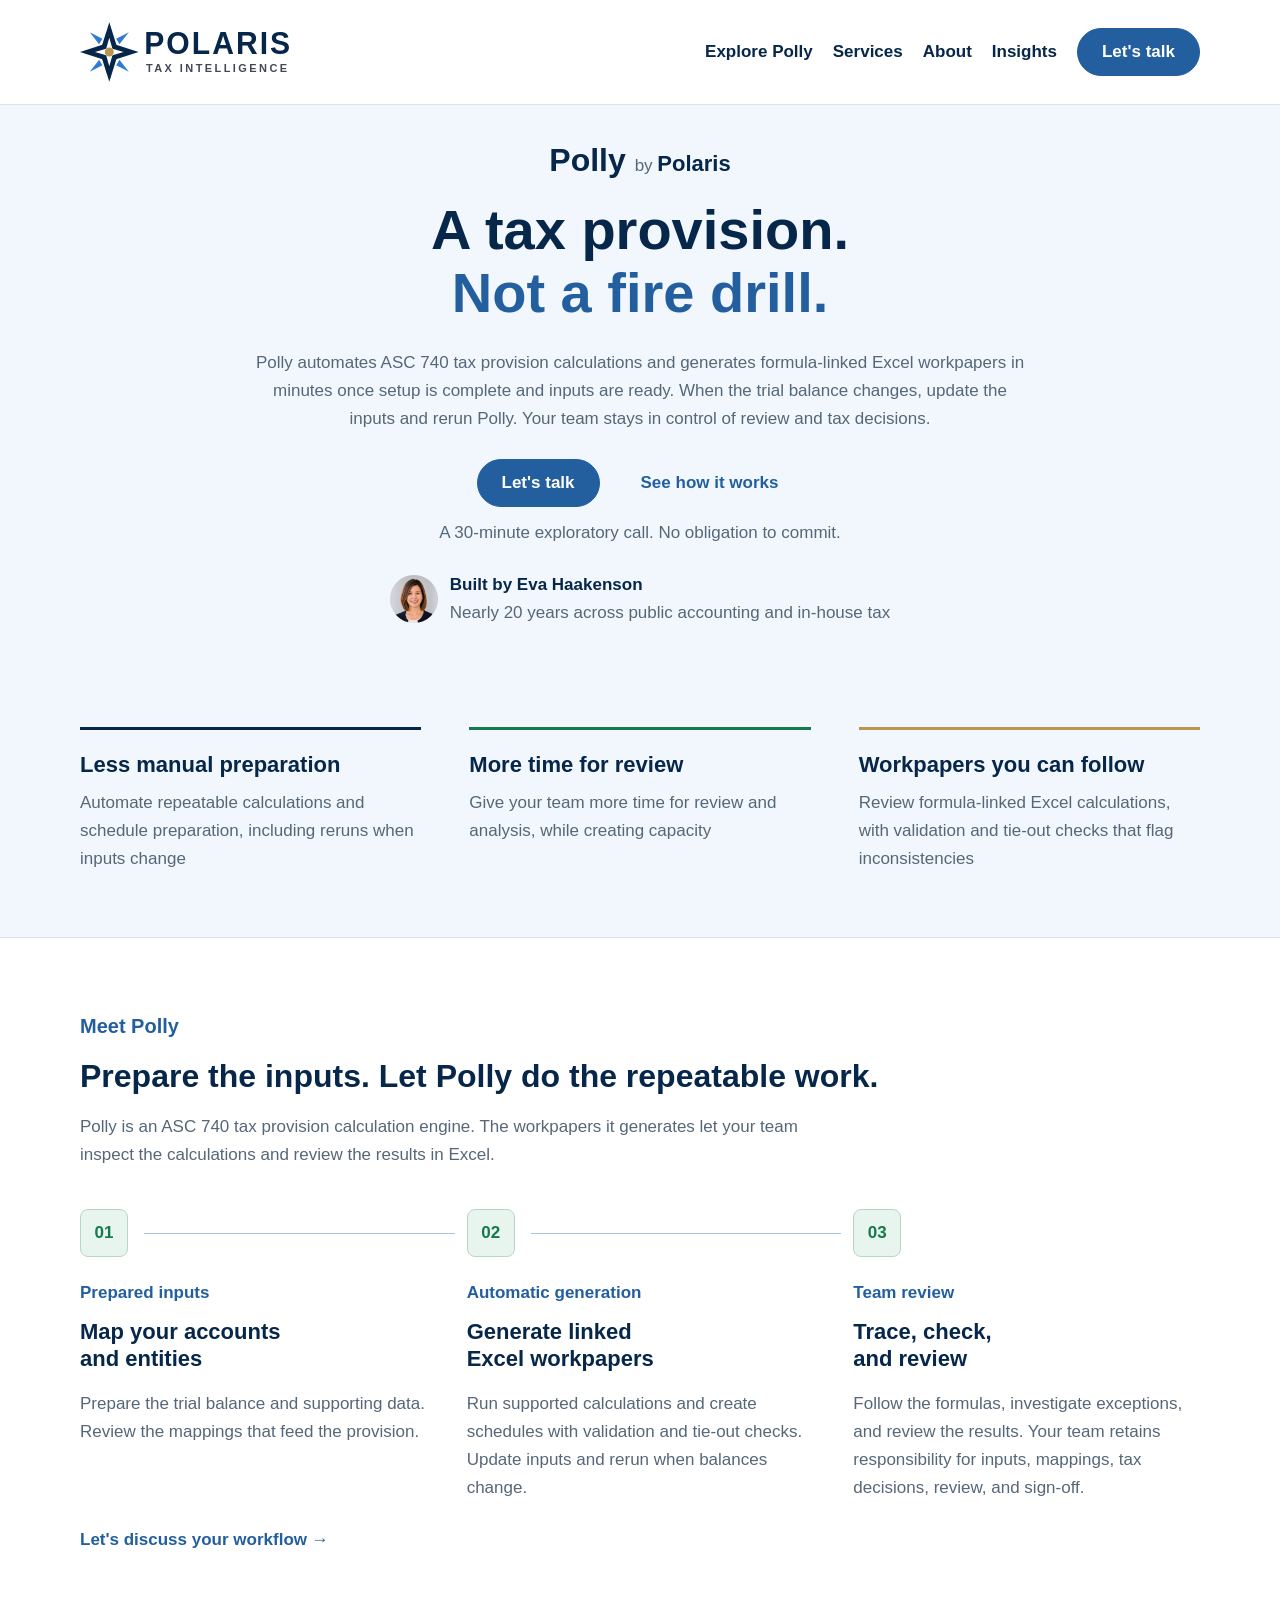
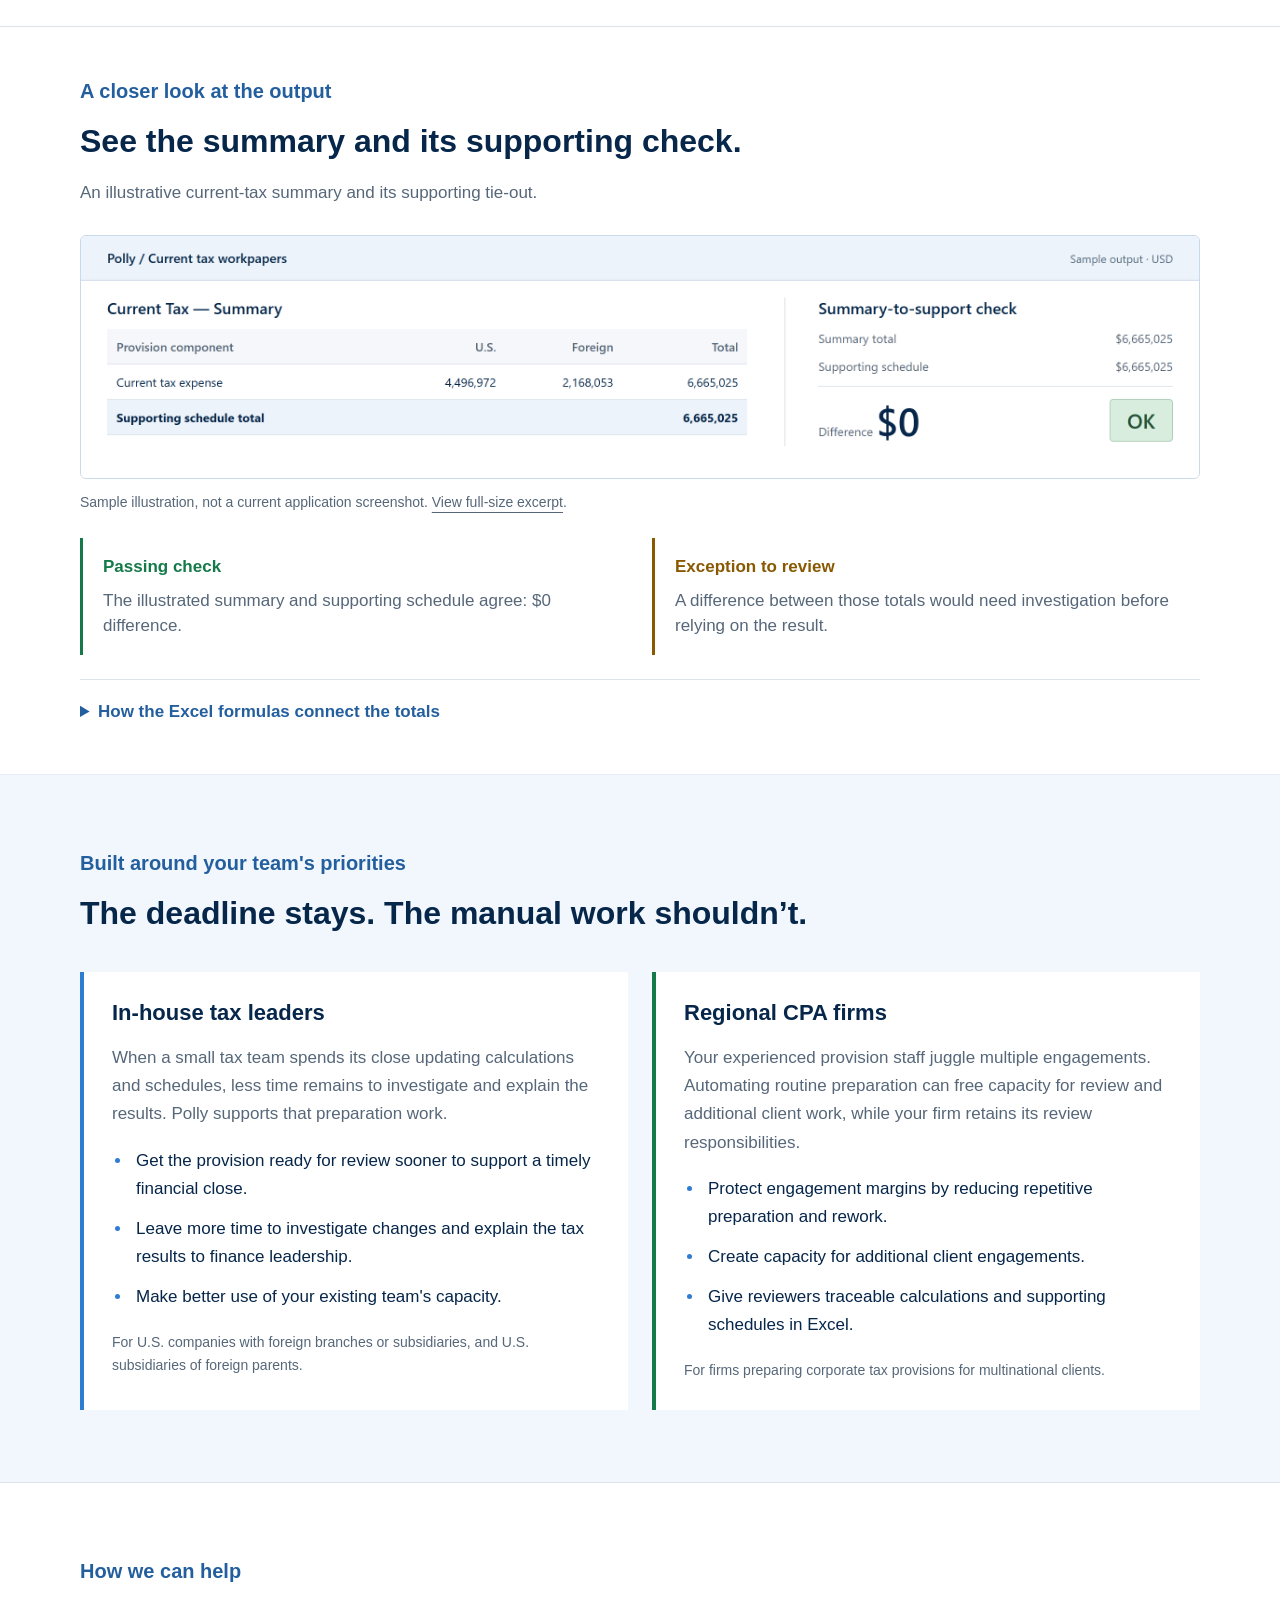
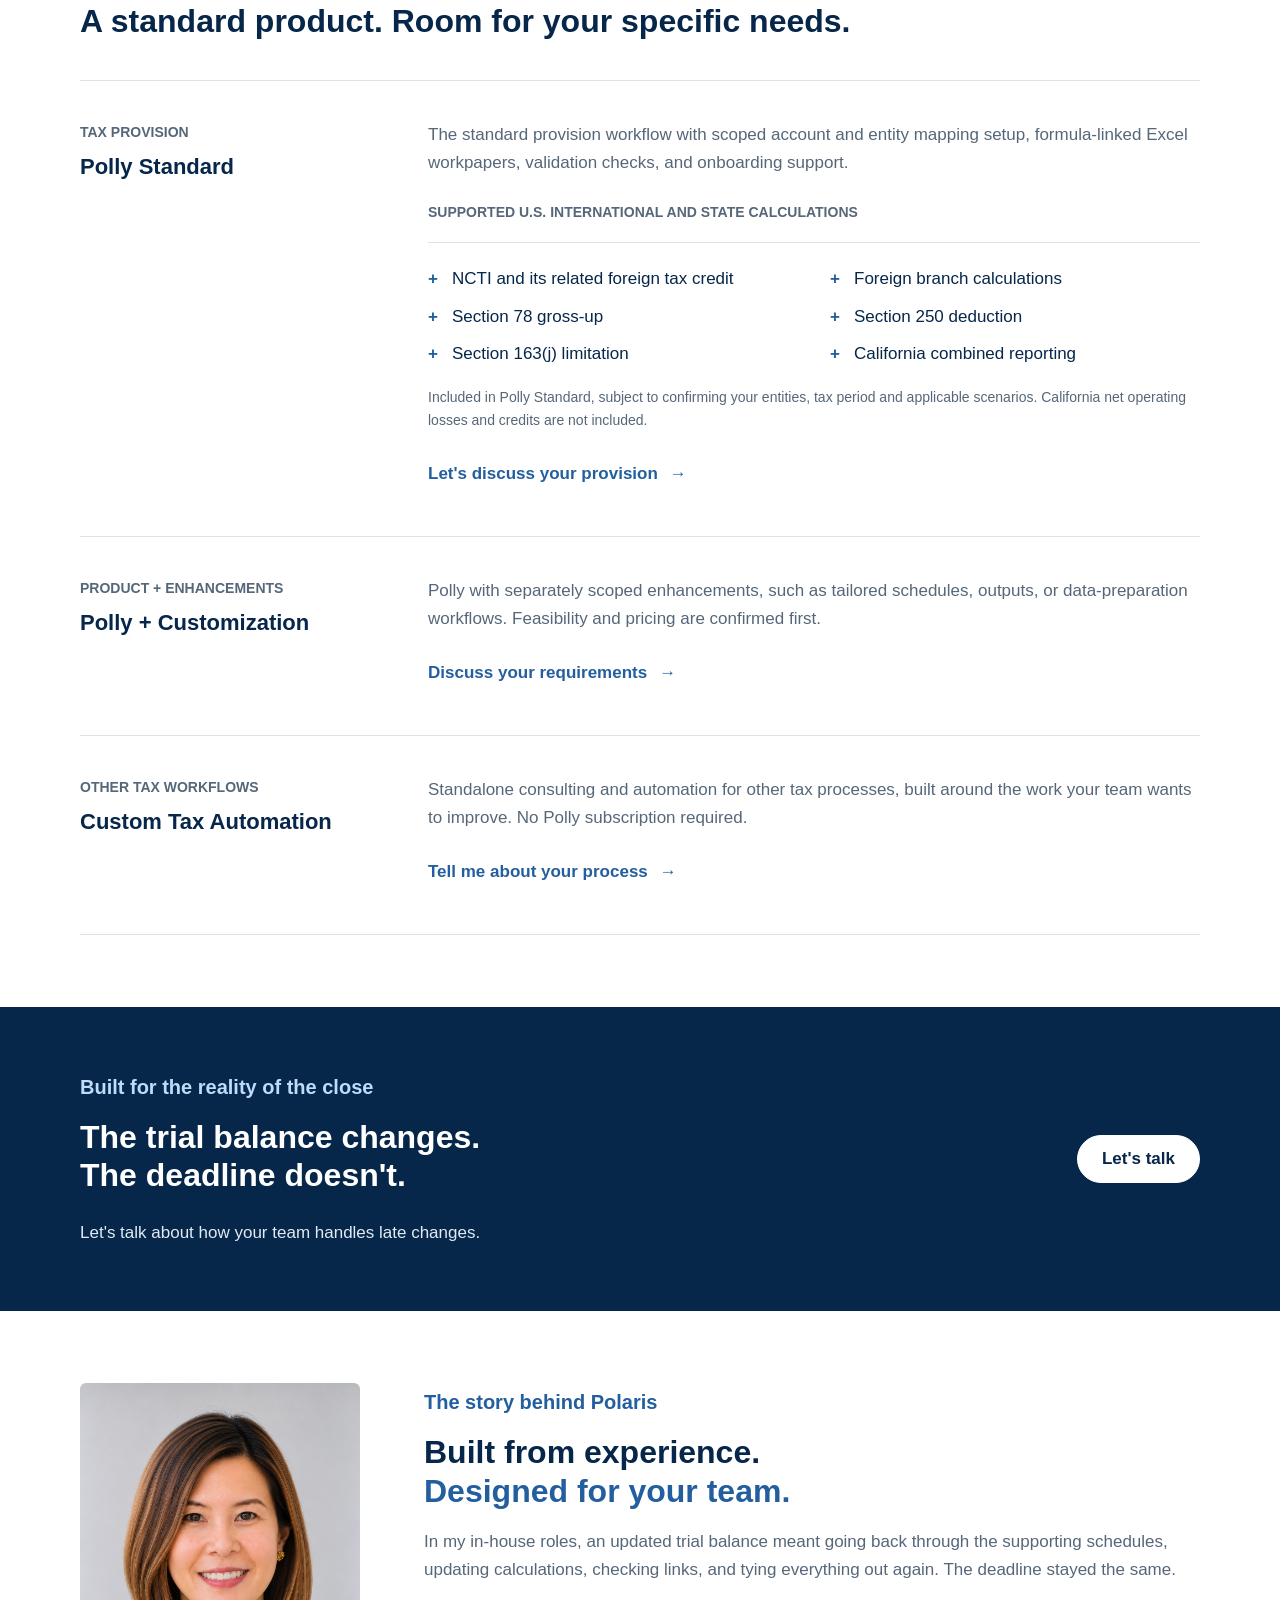
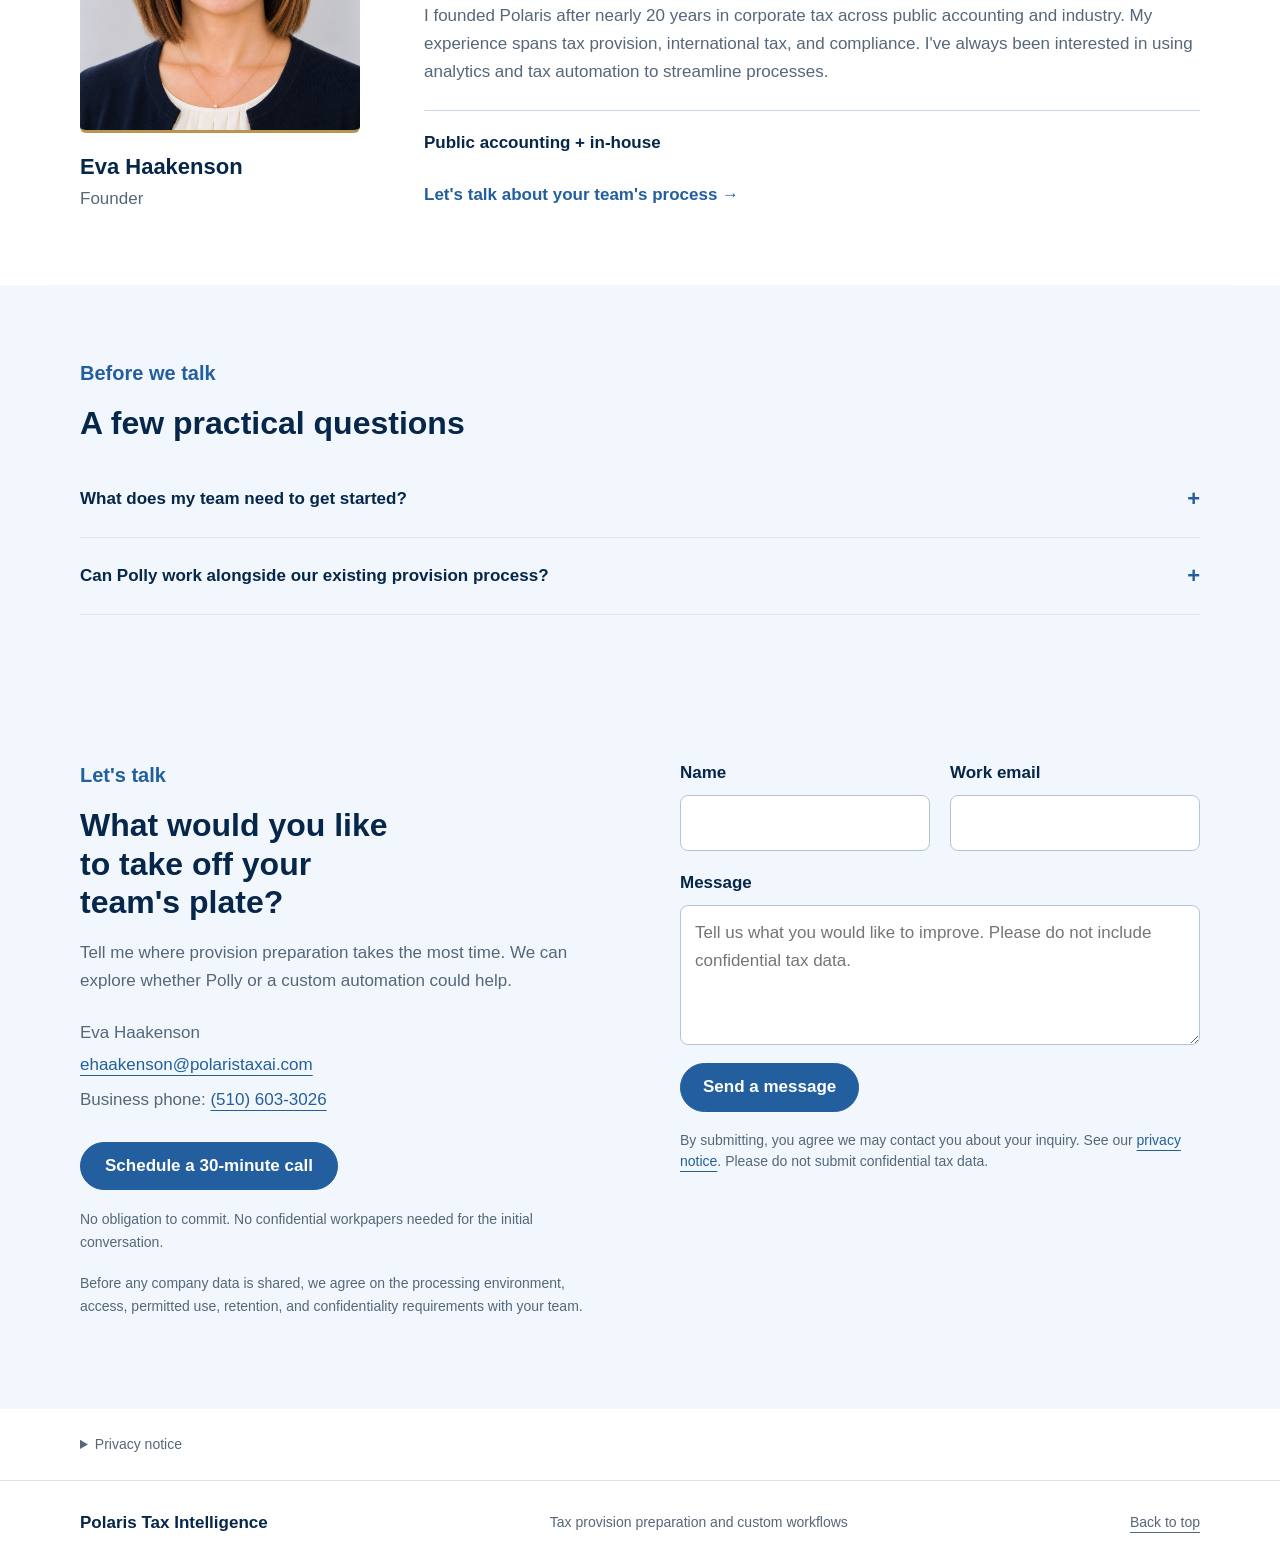
==== commit bc29870f: "Use present tense for close workflow headline" ====
--- a/index.html
+++ b/index.html
@@ -66,7 +66,7 @@
 <article class="offering"><div class="offer-title"><p class="eyebrow">Product + enhancements</p><h3>Polly + Customization</h3></div><div class="offer-body"><p>Polly with separately scoped enhancements, such as tailored schedules, outputs, or data-preparation workflows. Feasibility and pricing are confirmed first.</p><a class="service-link" href="#contact">Discuss your requirements <span aria-hidden="true">→</span></a></div></article>
 <article class="offering"><div class="offer-title"><p class="eyebrow">Other tax workflows</p><h3>Custom Tax Automation</h3></div><div class="offer-body"><p>Standalone consulting and automation for other tax processes, built around the work your team wants to improve. No Polly subscription required.</p><a class="service-link" href="#contact">Tell me about your process <span aria-hidden="true">→</span></a></div></article>
 </div></div></section>
-<div class="pilot-band"><section class="wrap pilot" id="pilot"><div><p class="eyebrow">Built for the reality of the close</p><h2 class="editorial-line">The trial balance changed.<br><span>The deadline didn't.</span></h2><p>Let's talk about how your team handles late changes.</p></div><a class="button" href="https://calendly.com/ehaakenson-polaristaxai/30min" target="_blank" rel="noopener noreferrer">Let's talk</a></section></div>
+<div class="pilot-band"><section class="wrap pilot" id="pilot"><div><p class="eyebrow">Built for the reality of the close</p><h2 class="editorial-line">The trial balance changes.<br><span>The deadline doesn't.</span></h2><p>Let's talk about how your team handles late changes.</p></div><a class="button" href="https://calendly.com/ehaakenson-polaristaxai/30min" target="_blank" rel="noopener noreferrer">Let's talk</a></section></div>
 <section class="band" id="about"><div class="wrap section founder"><div class="portrait"><img src="assets/eva-about.jpg" alt="Eva Haakenson, founder of Polaris Tax Intelligence" loading="lazy"><p class="founder-caption"><strong>Eva Haakenson</strong><br>Founder</p></div><div class="story"><p class="eyebrow">The story behind Polaris</p><h2>Built from experience.<br><span class="story-emphasis">Designed for your team.</span></h2><p>In my in-house roles, an updated trial balance meant going back through the supporting schedules, updating calculations, checking links, and tying everything out again. The deadline stayed the same.</p><p>I founded Polaris after nearly 20 years in corporate tax across public accounting and industry. My experience spans tax provision, international tax, and compliance. I've always been interested in using analytics and tax automation to streamline processes.</p><div class="experience"><span>Public accounting + in-house</span></div><a class="section-link" href="https://calendly.com/ehaakenson-polaristaxai/30min" target="_blank" rel="noopener noreferrer">Let's talk about your team's process →</a></div></div></section>
 <section class="wrap section faq" id="faq"><p class="eyebrow">Before we talk</p><h2>A few practical questions</h2>
 <details><summary>What does my team need to get started?</summary><p>We first confirm your entities, tax period, and scope. Setup includes account and entity mappings, a trial balance, and supporting tax data. We work through the specific requirements with your team before beginning. As your data changes, new accounts or changes in classification or tax treatment need review and any necessary mapping updates.</p></details>
@@ -96,4 +96,4 @@
 });</script>
 
 
-</body></html>+</body></html>
--- a/polly-home.css
+++ b/polly-home.css
@@ -7,13 +7,13 @@
 .columns{display:grid;grid-template-columns:1fr 1fr;gap:24px}.audience{background:white;border-left:4px solid var(--accent);padding:28px}.audience:nth-child(2){background:white;border-left-color:var(--emerald)}.audience p{color:var(--muted)}.audience ul{padding-left:20px;margin:0}.audience li{margin:12px 0;padding-left:4px}.audience li::marker{color:var(--accent)}.audience .fine{margin:20px 0 0}.retention-note{font-size:var(--small);color:var(--muted);margin:24px 0 0}
 #offerings{background:#f4f8fc;border-top:1px solid var(--line)}.offering{display:grid;grid-template-columns:300px 1fr;gap:48px;padding:40px 0;border-top:1px solid var(--line)}.offering:last-child{border-bottom:1px solid var(--line)}.offer-title .eyebrow{font-size:var(--small);color:var(--muted);margin-bottom:10px;text-transform:uppercase;font-weight:700}.offer-title h3{margin:0}.offer-body p{color:var(--muted)}.service-link{display:inline-flex;gap:12px;align-items:center;min-height:44px}.pilot-band{background:var(--ink);color:white}.pilot{display:flex;align-items:center;justify-content:space-between;gap:48px;padding-top:48px;padding-bottom:48px}.pilot>div{max-width:760px}.pilot .eyebrow{color:#bedbfa}.pilot p:last-child{color:#e2eaf4;margin:0}.pilot .button{background:white;color:var(--ink);border-color:white;flex-shrink:0}.pilot .button:hover{background:var(--pale)}
 #about,#contact{background:var(--pale)}.founder{display:grid;grid-template-columns:280px 1fr;gap:64px;align-items:center}.portrait img{display:block;width:100%;aspect-ratio:4/5;object-fit:cover;border-radius:6px;border-bottom:3px solid var(--gold)}.founder-caption{font-size:var(--body);margin:16px 0 0;color:var(--muted)}.founder-caption strong{color:var(--ink);font-size:var(--subhead)}.story p:not(.eyebrow){color:var(--muted)}.story-emphasis{color:var(--blue)}.experience{display:flex;gap:12px 24px;flex-wrap:wrap;border-top:1px solid #c9d9e9;padding-top:18px;margin:24px 0;font-size:var(--body);font-weight:600}
-.faq details{border-bottom:1px solid var(--line);padding:20px 0}.faq summary{display:flex;justify-content:space-between;align-items:center;gap:24px;font-weight:600;cursor:pointer;list-style:none}.faq summary::-webkit-details-marker{display:none}.faq summary::after{content:"+";font-size:var(--subhead);color:var(--blue)}.faq details[open] summary::after{content:"\2212"}.faq details p{max-width:800px;color:var(--muted);margin:16px 0 4px}.contact{display:grid;grid-template-columns:1fr 1fr;gap:80px}.contact h2{max-width:18ch}.contact .contact-meta{margin:26px 0 24px;line-height:1.9}#contact{background:#f4f8fc}.contact p{color:var(--muted)}.contact a:not(.button){color:var(--blue);overflow-wrap:anywhere}.contact form{display:grid;grid-template-columns:1fr 1fr;gap:20px;align-content:start}.contact label{display:grid;gap:8px;font-size:var(--small);font-weight:700;text-transform:uppercase}.contact label:last-of-type,.contact form>p{grid-column:1/-1}input,textarea{width:100%;min-width:0;border:1px solid #b4c5d8;border-radius:8px;padding:13px 14px;background:white;color:var(--ink);font-size:var(--body)}input:focus,textarea:focus{outline:2px solid var(--accent);outline-offset:2px}textarea{resize:vertical;min-height:120px}.contact form .button{grid-column:1/-1;justify-self:start;background:var(--blue);color:white;font-size:var(--small);min-height:40px;padding:9px 18px}.contact form .button:hover{background:#174f83}.contact form p{margin:0}.privacy-wrap{padding-top:24px;padding-bottom:24px;font-size:var(--small);color:var(--muted)}.privacy-wrap summary,.review summary{cursor:pointer}.privacy-wrap h2{margin-top:24px}.footer{display:flex;align-items:center;justify-content:space-between;gap:20px;flex-wrap:wrap;padding-top:28px;padding-bottom:28px;font-size:var(--small);color:var(--muted)}footer{border-top:1px solid var(--line)}.footer strong{color:var(--ink);font-size:var(--body)}.review{font-size:var(--small);color:var(--muted);padding-top:24px;padding-bottom:32px;border-top:1px solid var(--line)}.review p{margin-top:20px}
-@media(max-width:1050px){.logo{width:230px}.nav{gap:18px}.nav>a{font-size:var(--small)}.founder{grid-template-columns:230px 1fr;gap:40px}.offering{grid-template-columns:240px 1fr;gap:32px}.contact{gap:40px}}
+.faq details{border-bottom:1px solid var(--line);padding:20px 0}.faq summary{display:flex;justify-content:space-between;align-items:center;gap:24px;font-weight:600;cursor:pointer;list-style:none}.faq summary::-webkit-details-marker{display:none}.faq summary::after{content:"+";font-size:var(--subhead);color:var(--blue)}.faq details[open] summary::after{content:"\2212"}.faq details p{max-width:800px;color:var(--muted);margin:16px 0 4px}.contact{display:grid;grid-template-columns:1fr 1fr;gap:80px}.contact h2{max-width:18ch}.contact .contact-meta{margin:24px 0;font-size:var(--body);line-height:1.7}.contact .contact-meta a{display:inline-block;padding:3px 0;font-size:inherit;font-weight:400}#contact{background:#f4f8fc}.contact p{color:var(--muted)}.contact a:not(.button){color:var(--blue);overflow-wrap:anywhere}.contact form{display:grid;grid-template-columns:1fr 1fr;gap:18px 20px;align-content:start}.contact label{display:grid;gap:8px;font-size:var(--body);font-weight:600;text-transform:none}.contact label:last-of-type,.contact form>p{grid-column:1/-1}input,textarea{width:100%;min-width:0;border:1px solid #b4c5d8;border-radius:8px;padding:13px 14px;background:white;color:var(--ink);font-size:var(--body);font-weight:400}input:focus,textarea:focus{outline:2px solid var(--accent);outline-offset:2px}textarea{resize:vertical;min-height:120px}.contact form .button{grid-column:1/-1;justify-self:start;background:var(--blue);color:white;font-size:var(--body);min-height:48px;padding:12px 22px}.contact form .button:hover{background:#174f83}.contact form p{margin:0}.contact form .status:empty{display:none}.contact form .fine{line-height:1.5}.contact input::placeholder,.contact textarea::placeholder{font-weight:400}.privacy-wrap{padding-top:24px;padding-bottom:24px;font-size:var(--small);color:var(--muted)}.privacy-wrap summary,.review summary{cursor:pointer}.privacy-wrap h2{margin-top:24px}.footer{display:flex;align-items:center;justify-content:space-between;gap:20px;flex-wrap:wrap;padding-top:28px;padding-bottom:28px;font-size:var(--small);color:var(--muted)}footer{border-top:1px solid var(--line)}.footer strong{color:var(--ink);font-size:var(--body)}.review{font-size:var(--small);color:var(--muted);padding-top:24px;padding-bottom:32px;border-top:1px solid var(--line)}.review p{margin-top:20px}
+@media(max-width:1050px){.logo{width:230px}.nav{gap:18px}.nav>a:not(.button){font-size:var(--small)}.founder{grid-template-columns:230px 1fr;gap:40px}.offering{grid-template-columns:240px 1fr;gap:32px}.contact{gap:40px}}
 @media(max-width:800px){.nav>a:not(.button){display:none}.menu-toggle{display:flex;flex-direction:column;justify-content:center;gap:5px;width:44px;height:44px;border:1px solid var(--line);border-radius:50%;background:white;padding:12px;margin-left:auto;flex-shrink:0}.menu-toggle span{width:18px;height:2px;background:var(--ink)}.header{min-height:90px;gap:16px}.tagline{font-size:var(--display)}.hero{padding-top:28px}.tagline br{display:none}.section{padding-top:52px;padding-bottom:52px}.benefit-grid{grid-template-columns:1fr;gap:30px;padding-top:48px;padding-bottom:48px}.benefit-grid>div{display:block}.benefit-grid h2{margin-bottom:10px}.columns,.contact{grid-template-columns:1fr}.steps{grid-template-columns:1fr;gap:0}.steps>div{padding-left:72px;padding-bottom:28px}.step-marker{position:absolute;top:0;left:0}.steps>div:not(:last-child)::after{left:24px;top:60px;width:0;height:calc(100% - 72px);border-top:0;border-left:1px solid #abc4df}.steps h3 br{display:none}.step-label{margin-bottom:8px}.pilot{flex-direction:column;align-items:flex-start;gap:24px}.founder{grid-template-columns:180px 1fr;gap:32px}.contact{gap:32px}.contact h2{max-width:600px}}
 @media(max-width:540px){:root{--gutter:22px}.header .nav{display:none}.logo{width:220px}.preview-strip .wrap{display:block}.preview-strip a{margin-left:10px}.hero h1{font-size:var(--subhead)}.tagline{font-size:var(--heading)}.hero .sub{max-width:240px}.founder-intro{align-items:center}.benefit-grid>div{display:block}.benefit-grid h2{margin-bottom:10px}.offering{grid-template-columns:1fr;gap:16px}.founder{grid-template-columns:1fr}.portrait{max-width:200px}.contact form{grid-template-columns:1fr}.contact label{grid-column:1/-1}.actions{gap:6px}.button{padding:12px 20px}.audience{padding:24px}.steps>div{padding-left:64px}.footer{display:block}.footer>*{display:block;margin-bottom:12px}}
 .coverage{margin:24px 0 20px}.included-head{font-size:var(--small);text-transform:uppercase;font-weight:700;margin:0}.coverage summary,.sample-formula summary{cursor:pointer;color:var(--blue);font-weight:600}.included-list{display:grid;grid-template-columns:1fr 1fr;gap:9px 32px;list-style:none;padding:22px 0 0;margin:18px 0;border-top:1px solid var(--line)}.included-list li{position:relative;padding-left:24px}.included-list li::before{content:"+";position:absolute;left:0;color:var(--blue);font-weight:700}.coverage .fine{margin-bottom:0}.sample-section{background:white;border-bottom:1px solid var(--line)}.sample-inner{padding-top:48px;padding-bottom:48px}.sample-heading{max-width:760px}.sample-heading>p:last-child{color:var(--muted)}.sample-figure{margin:28px 0 20px}.sample-figure img{display:block;width:100%;height:auto;border:1px solid #c8d9e9;border-radius:6px;background:white}.sample-figure figcaption{font-size:var(--small);color:var(--muted);margin-top:12px}.sample-formula{padding-top:18px;border-top:1px solid var(--line)}.sample-formula p{margin-top:16px;max-width:760px}.sample-formula code{font-family:Consolas,monospace;font-size:var(--body);display:block;padding:14px;background:white;border-left:3px solid var(--accent);max-width:760px}.preview-strip span a{display:inline-block}.preview-strip span{font-size:var(--small)}
 @media(max-width:540px){.included-list{grid-template-columns:1fr}.preview-strip .wrap>span{display:block}.preview-strip span a{margin-left:0;margin-right:8px}.sample-inner{padding-top:36px;padding-bottom:36px}}
-.check-context{display:grid;grid-template-columns:1fr 1fr;gap:24px;margin:24px 0}.check-context p{padding:16px 0 16px 20px;margin:0;border-left:3px solid;line-height:1.5}.check-context strong{display:block;margin-bottom:8px}.check-context span{display:block;color:var(--muted);font-size:var(--small)}.check-pass{color:var(--emerald);border-color:var(--emerald)}.check-review{color:#885900;border-color:#c18a22}.workflow-boundary{border-top:0;border-left:3px solid #c18a22;background:#fff8e9;padding:20px 24px;max-width:none}.workflow-boundary p{margin:0 0 8px}.workflow-boundary .review-label{font-size:var(--small);font-weight:600;color:#885900}.workflow-boundary p:last-child{margin:0}.pilot{padding-top:64px;padding-bottom:64px}.pilot>div{max-width:880px}.pilot .editorial-line{font-size:var(--display);line-height:1.15;max-width:880px;margin-bottom:24px}.editorial-line span{color:#fff}.pilot p:last-child{max-width:700px}
+.check-context{display:grid;grid-template-columns:1fr 1fr;gap:24px;margin:24px 0}.check-context p{padding:16px 0 16px 20px;margin:0;border-left:3px solid;line-height:1.5}.check-context strong{display:block;margin-bottom:8px}.check-context span{display:block;color:var(--muted);font-size:var(--body)}.check-pass{color:var(--emerald);border-color:var(--emerald)}.check-review{color:#885900;border-color:#c18a22}.workflow-boundary{border-top:0;border-left:3px solid #c18a22;background:#fff8e9;padding:20px 24px;max-width:none}.workflow-boundary p{margin:0 0 8px}.workflow-boundary .review-label{font-size:var(--small);font-weight:600;color:#885900}.workflow-boundary p:last-child{margin:0}.pilot{padding-top:64px;padding-bottom:64px}.pilot>div{max-width:880px}.pilot .editorial-line{font-size:var(--heading);line-height:1.2;max-width:880px;margin-bottom:24px}.editorial-line span{color:#fff}.pilot p:last-child{max-width:700px}
 @media(max-width:800px){.pilot{align-items:flex-start;flex-direction:column}.pilot .editorial-line{font-size:var(--heading)}}
 @media(max-width:540px){.check-context{grid-template-columns:1fr;gap:16px}.pilot{padding-top:48px;padding-bottom:48px}}
 .section-head>.eyebrow,.sample-heading>.eyebrow,.story>.eyebrow,.faq>.eyebrow,.contact>div>.eyebrow,.pilot>div>.eyebrow{font-size:20px;font-weight:700}
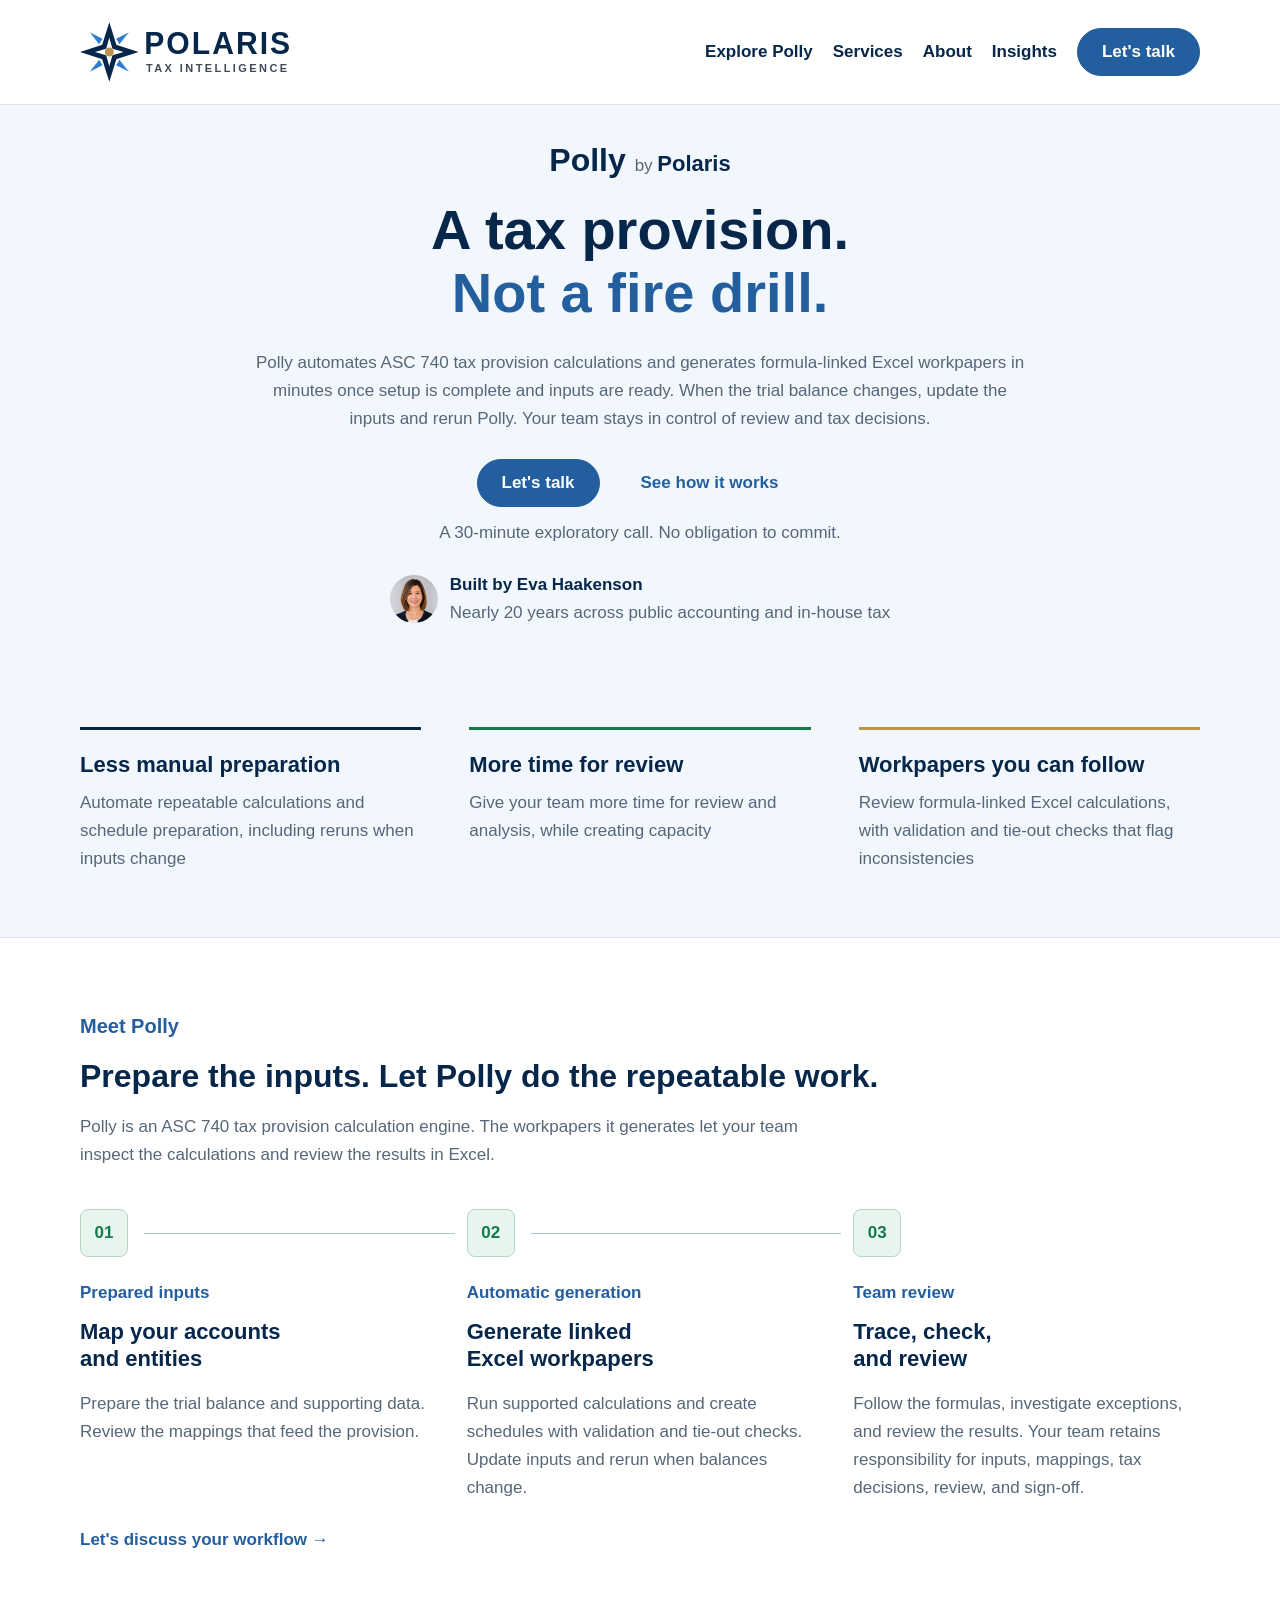
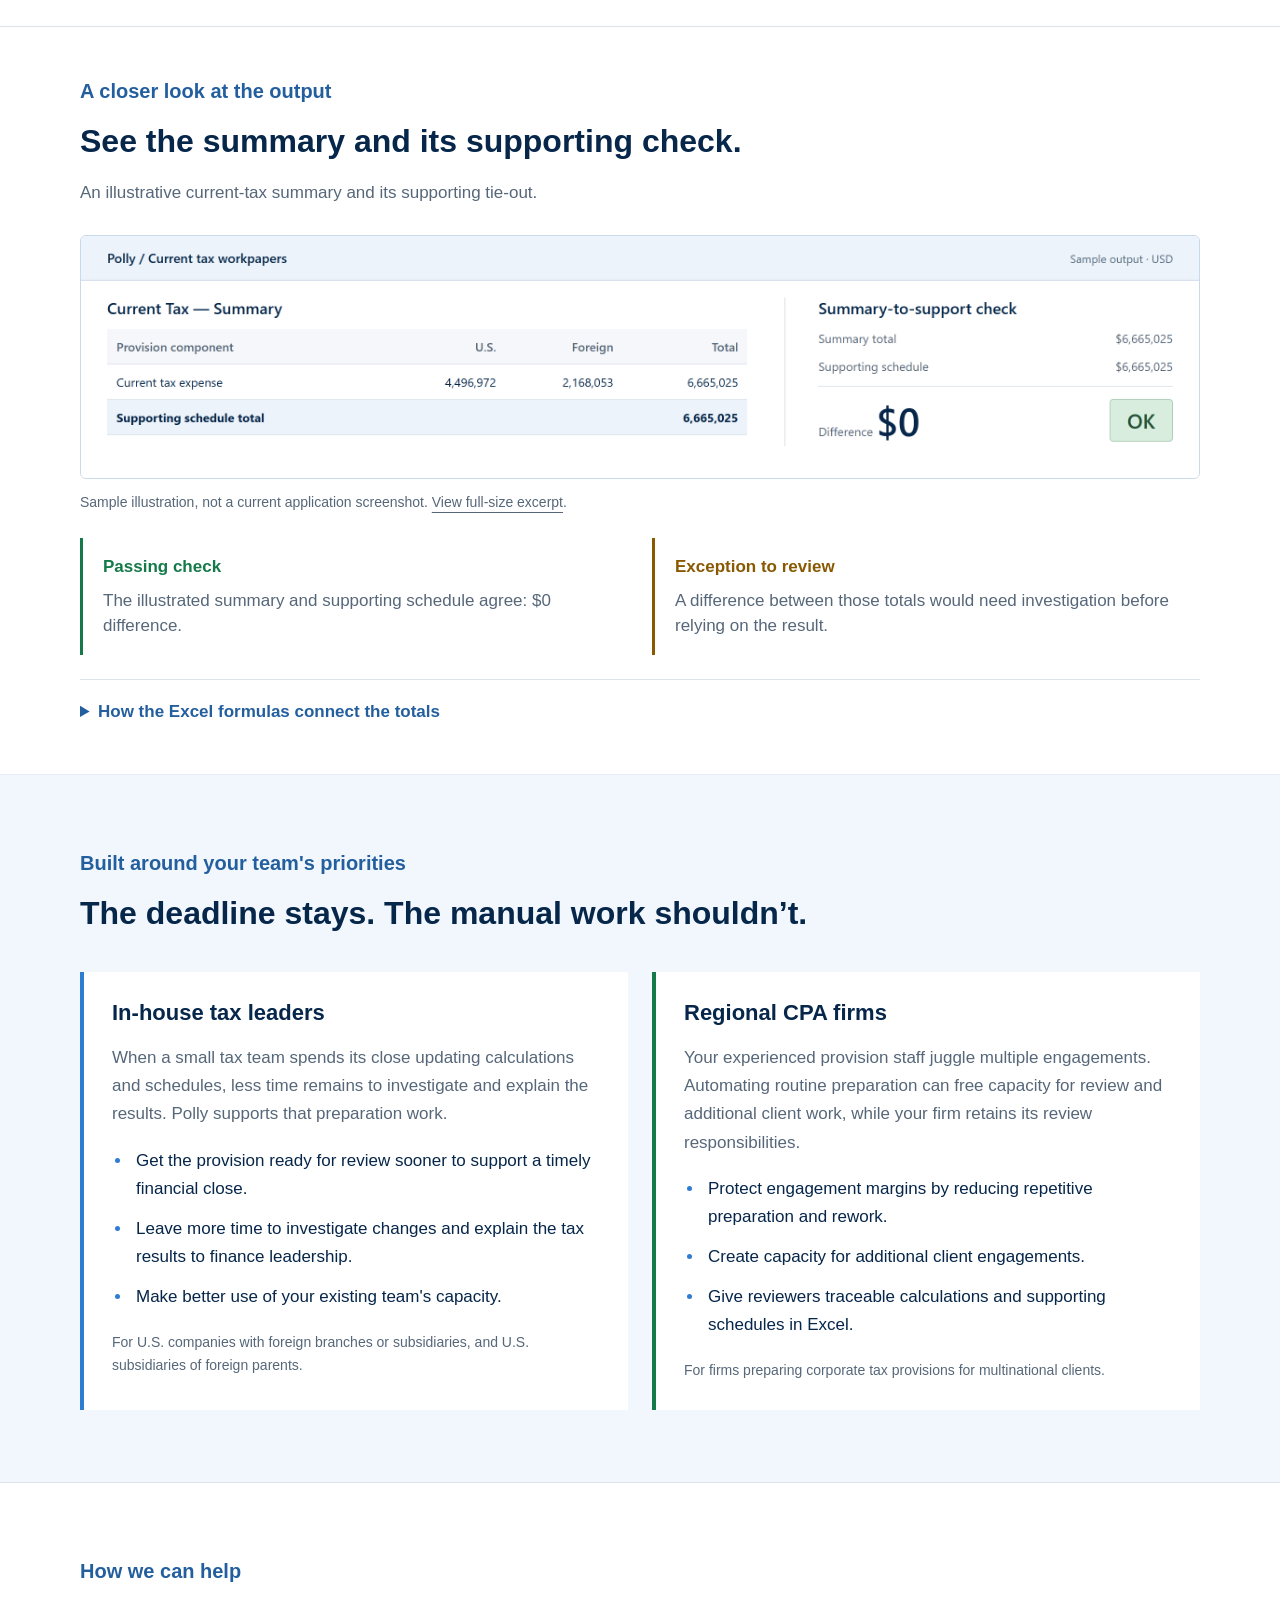
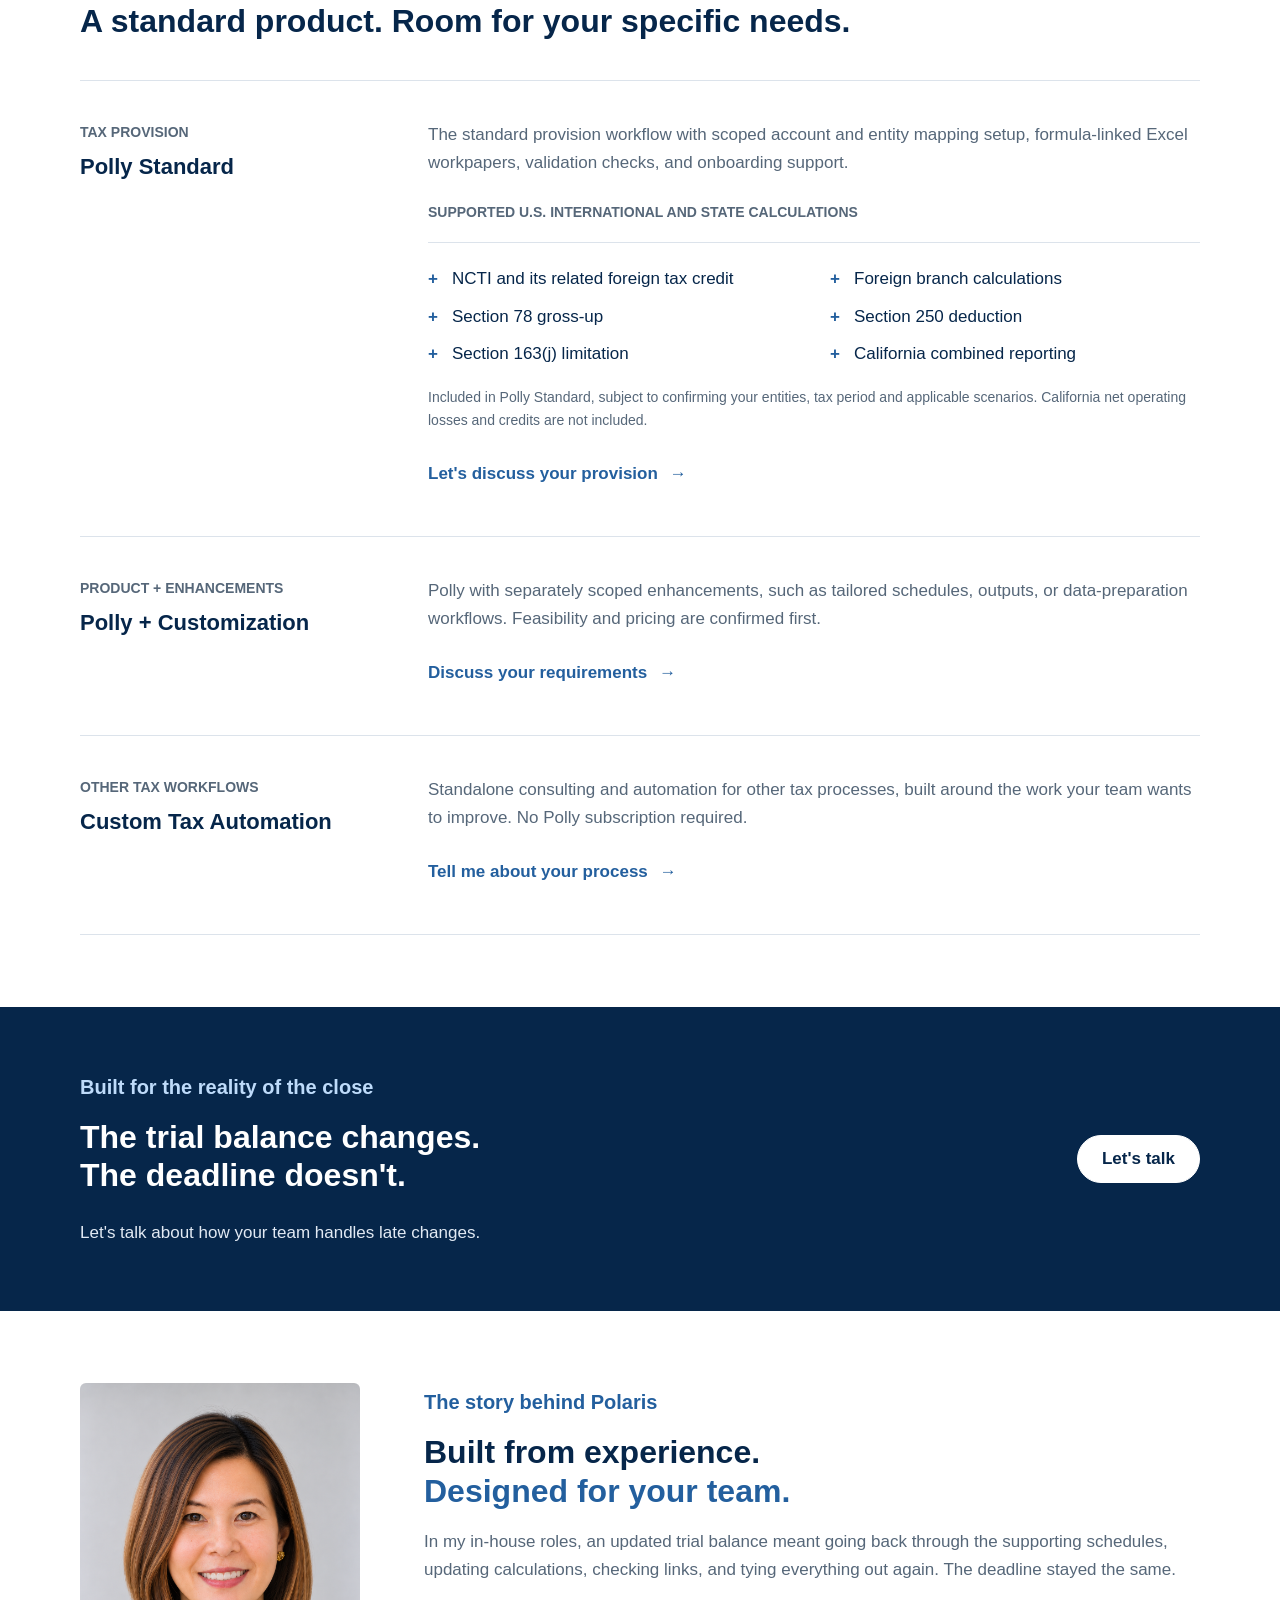
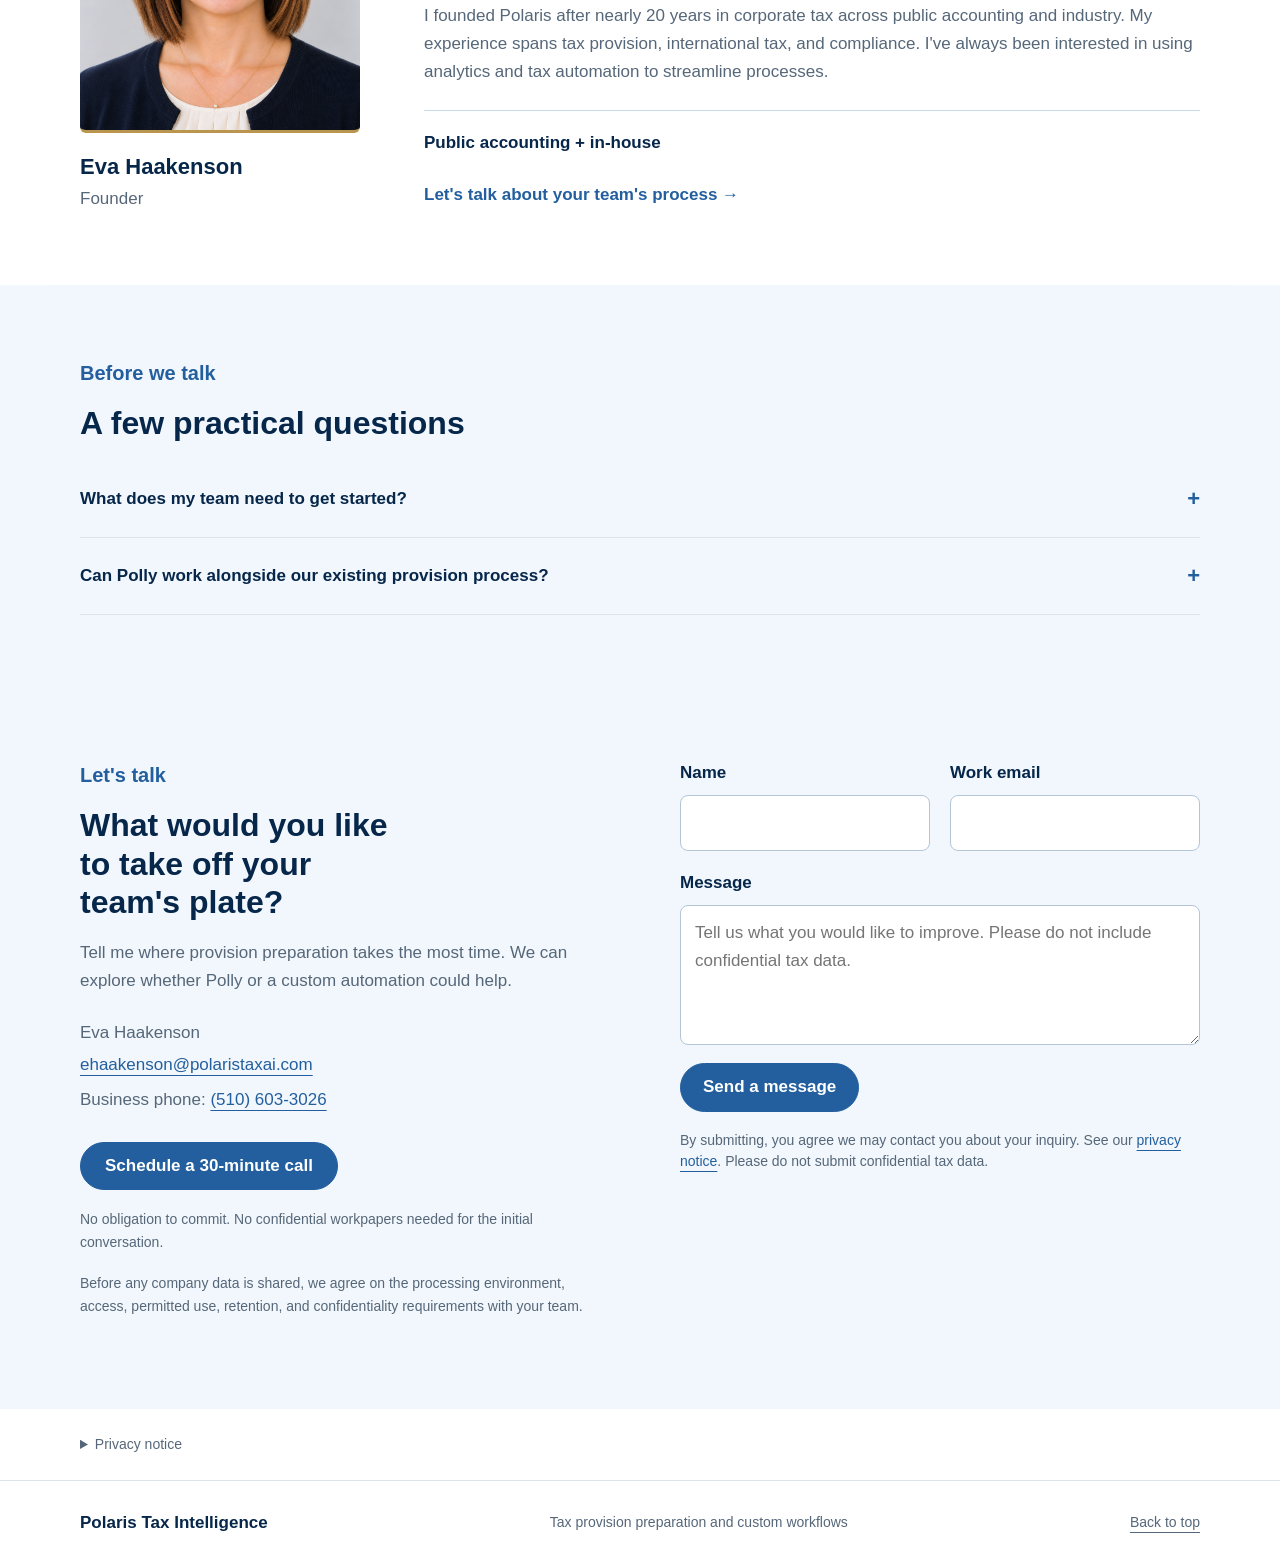
==== commit 533a938b: "Use original PNG headshot without JPEG compression" ====
--- a/index.html
+++ b/index.html
@@ -40,7 +40,7 @@
 <p class="tagline">A tax provision. <br><em>Not a fire drill.</em></p>
 <div class="hero-copy"><p class="intro">Polly automates ASC 740 tax provision calculations and generates formula-linked Excel workpapers in minutes once setup is complete and inputs are ready. When the trial balance changes, update the inputs and rerun Polly. Your team stays in control of review and tax decisions.</p></div>
 <div class="actions"><a class="button" href="https://calendly.com/ehaakenson-polaristaxai/30min" target="_blank" rel="noopener noreferrer">Let's talk</a><a class="button secondary" href="#polly">See how it works</a></div>
-<p class="sub">A 30-minute exploratory call. No obligation to commit.</p><a class="founder-intro" href="#about"><img src="assets/eva-about.jpg" alt="" width="48" height="48"><span><strong>Built by Eva Haakenson</strong><span>Nearly 20 years across public accounting and in-house tax</span></span></a>
+<p class="sub">A 30-minute exploratory call. No obligation to commit.</p><a class="founder-intro" href="#about"><img src="assets/eva-headshot-original.png" alt="" width="48" height="48"><span><strong>Built by Eva Haakenson</strong><span>Nearly 20 years across public accounting and in-house tax</span></span></a>
 </section>
 <section class="benefits" aria-label="Benefits"><div class="wrap benefit-grid">
 <div><h2>Less manual preparation</h2><p>Automate repeatable calculations and schedule preparation, including reruns when inputs change</p></div>
@@ -67,7 +67,7 @@
 <article class="offering"><div class="offer-title"><p class="eyebrow">Other tax workflows</p><h3>Custom Tax Automation</h3></div><div class="offer-body"><p>Standalone consulting and automation for other tax processes, built around the work your team wants to improve. No Polly subscription required.</p><a class="service-link" href="#contact">Tell me about your process <span aria-hidden="true">→</span></a></div></article>
 </div></div></section>
 <div class="pilot-band"><section class="wrap pilot" id="pilot"><div><p class="eyebrow">Built for the reality of the close</p><h2 class="editorial-line">The trial balance changes.<br><span>The deadline doesn't.</span></h2><p>Let's talk about how your team handles late changes.</p></div><a class="button" href="https://calendly.com/ehaakenson-polaristaxai/30min" target="_blank" rel="noopener noreferrer">Let's talk</a></section></div>
-<section class="band" id="about"><div class="wrap section founder"><div class="portrait"><img src="assets/eva-about.jpg" alt="Eva Haakenson, founder of Polaris Tax Intelligence" loading="lazy"><p class="founder-caption"><strong>Eva Haakenson</strong><br>Founder</p></div><div class="story"><p class="eyebrow">The story behind Polaris</p><h2>Built from experience.<br><span class="story-emphasis">Designed for your team.</span></h2><p>In my in-house roles, an updated trial balance meant going back through the supporting schedules, updating calculations, checking links, and tying everything out again. The deadline stayed the same.</p><p>I founded Polaris after nearly 20 years in corporate tax across public accounting and industry. My experience spans tax provision, international tax, and compliance. I've always been interested in using analytics and tax automation to streamline processes.</p><div class="experience"><span>Public accounting + in-house</span></div><a class="section-link" href="https://calendly.com/ehaakenson-polaristaxai/30min" target="_blank" rel="noopener noreferrer">Let's talk about your team's process →</a></div></div></section>
+<section class="band" id="about"><div class="wrap section founder"><div class="portrait"><img src="assets/eva-headshot-original.png" alt="Eva Haakenson, founder of Polaris Tax Intelligence" loading="lazy"><p class="founder-caption"><strong>Eva Haakenson</strong><br>Founder</p></div><div class="story"><p class="eyebrow">The story behind Polaris</p><h2>Built from experience.<br><span class="story-emphasis">Designed for your team.</span></h2><p>In my in-house roles, an updated trial balance meant going back through the supporting schedules, updating calculations, checking links, and tying everything out again. The deadline stayed the same.</p><p>I founded Polaris after nearly 20 years in corporate tax across public accounting and industry. My experience spans tax provision, international tax, and compliance. I've always been interested in using analytics and tax automation to streamline processes.</p><div class="experience"><span>Public accounting + in-house</span></div><a class="section-link" href="https://calendly.com/ehaakenson-polaristaxai/30min" target="_blank" rel="noopener noreferrer">Let's talk about your team's process →</a></div></div></section>
 <section class="wrap section faq" id="faq"><p class="eyebrow">Before we talk</p><h2>A few practical questions</h2>
 <details><summary>What does my team need to get started?</summary><p>We first confirm your entities, tax period, and scope. Setup includes account and entity mappings, a trial balance, and supporting tax data. We work through the specific requirements with your team before beginning. As your data changes, new accounts or changes in classification or tax treatment need review and any necessary mapping updates.</p></details>
 <details><summary>Can Polly work alongside our existing provision process?</summary><p>We start with what your current tools handle well and where manual preparation remains. Polly can be evaluated for an agreed part of the workflow without committing to replace your existing system. We confirm how its inputs and outputs would fit your process.</p></details>
